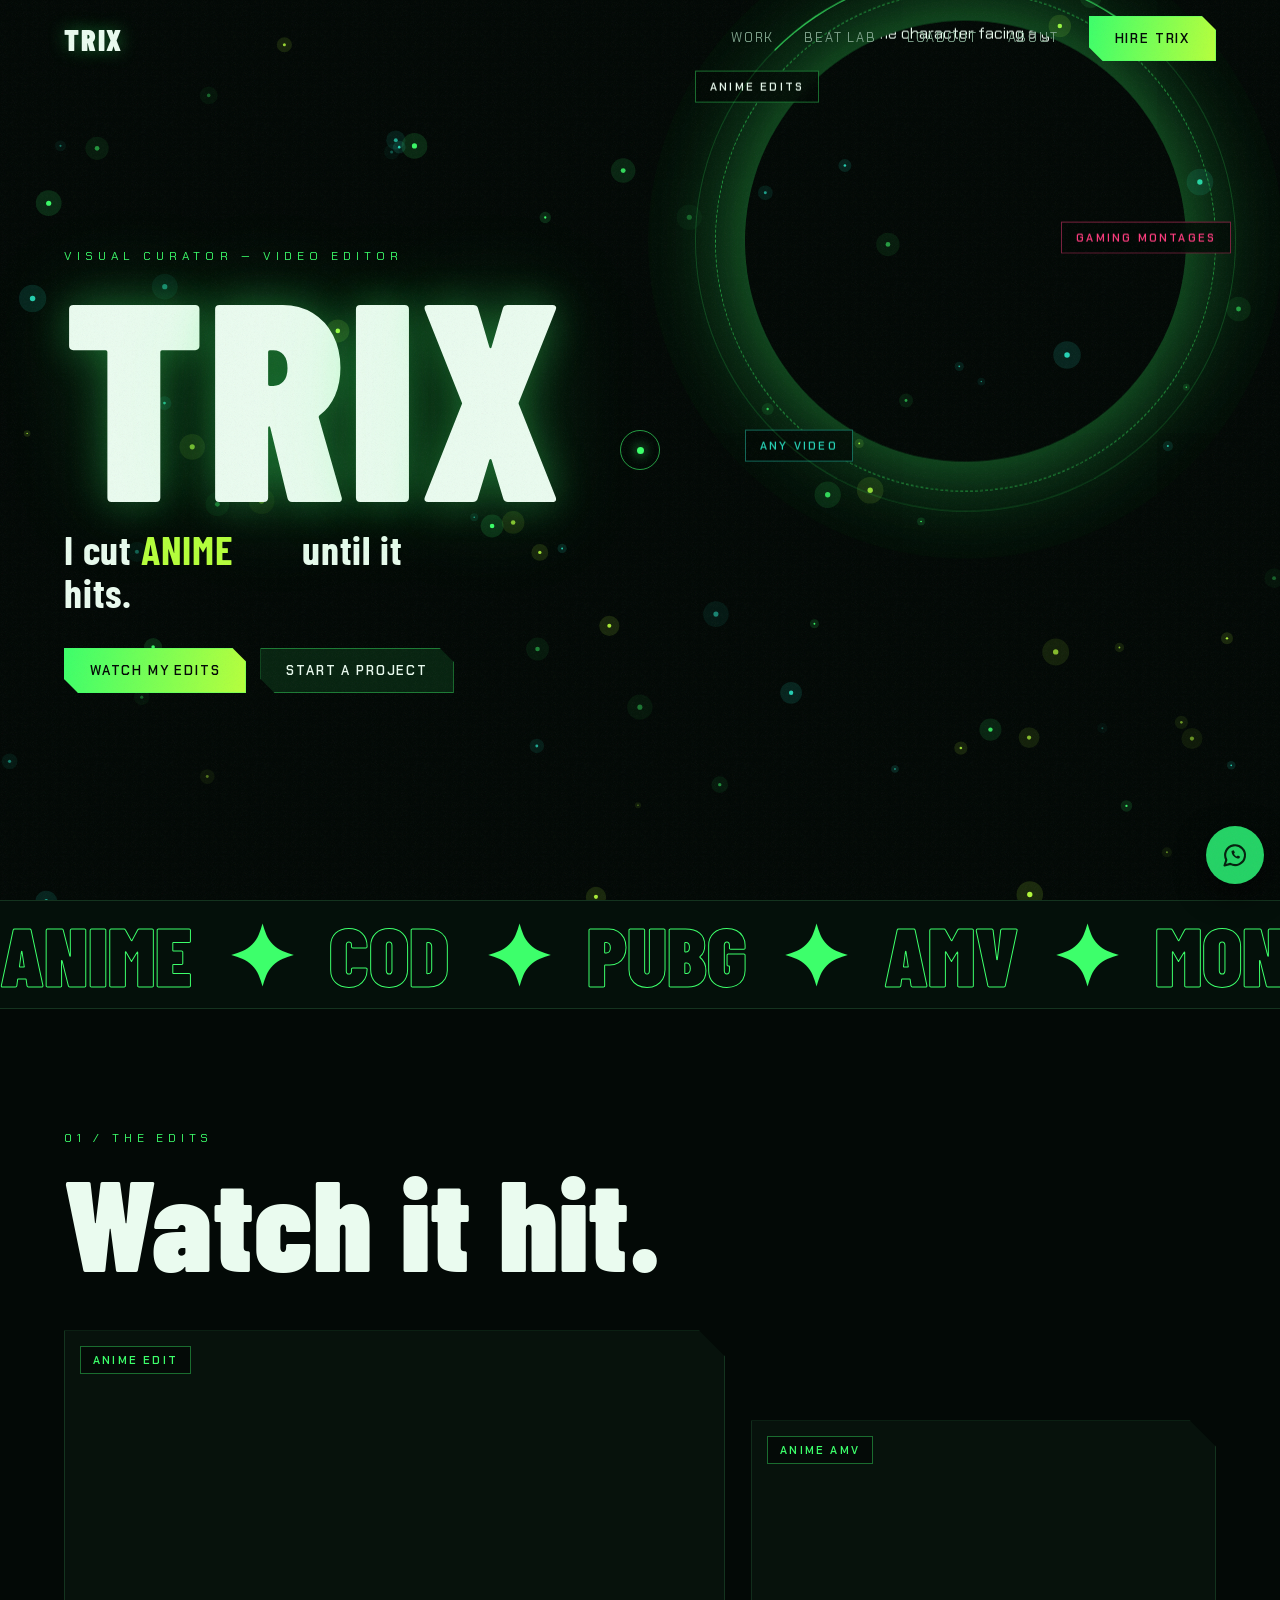
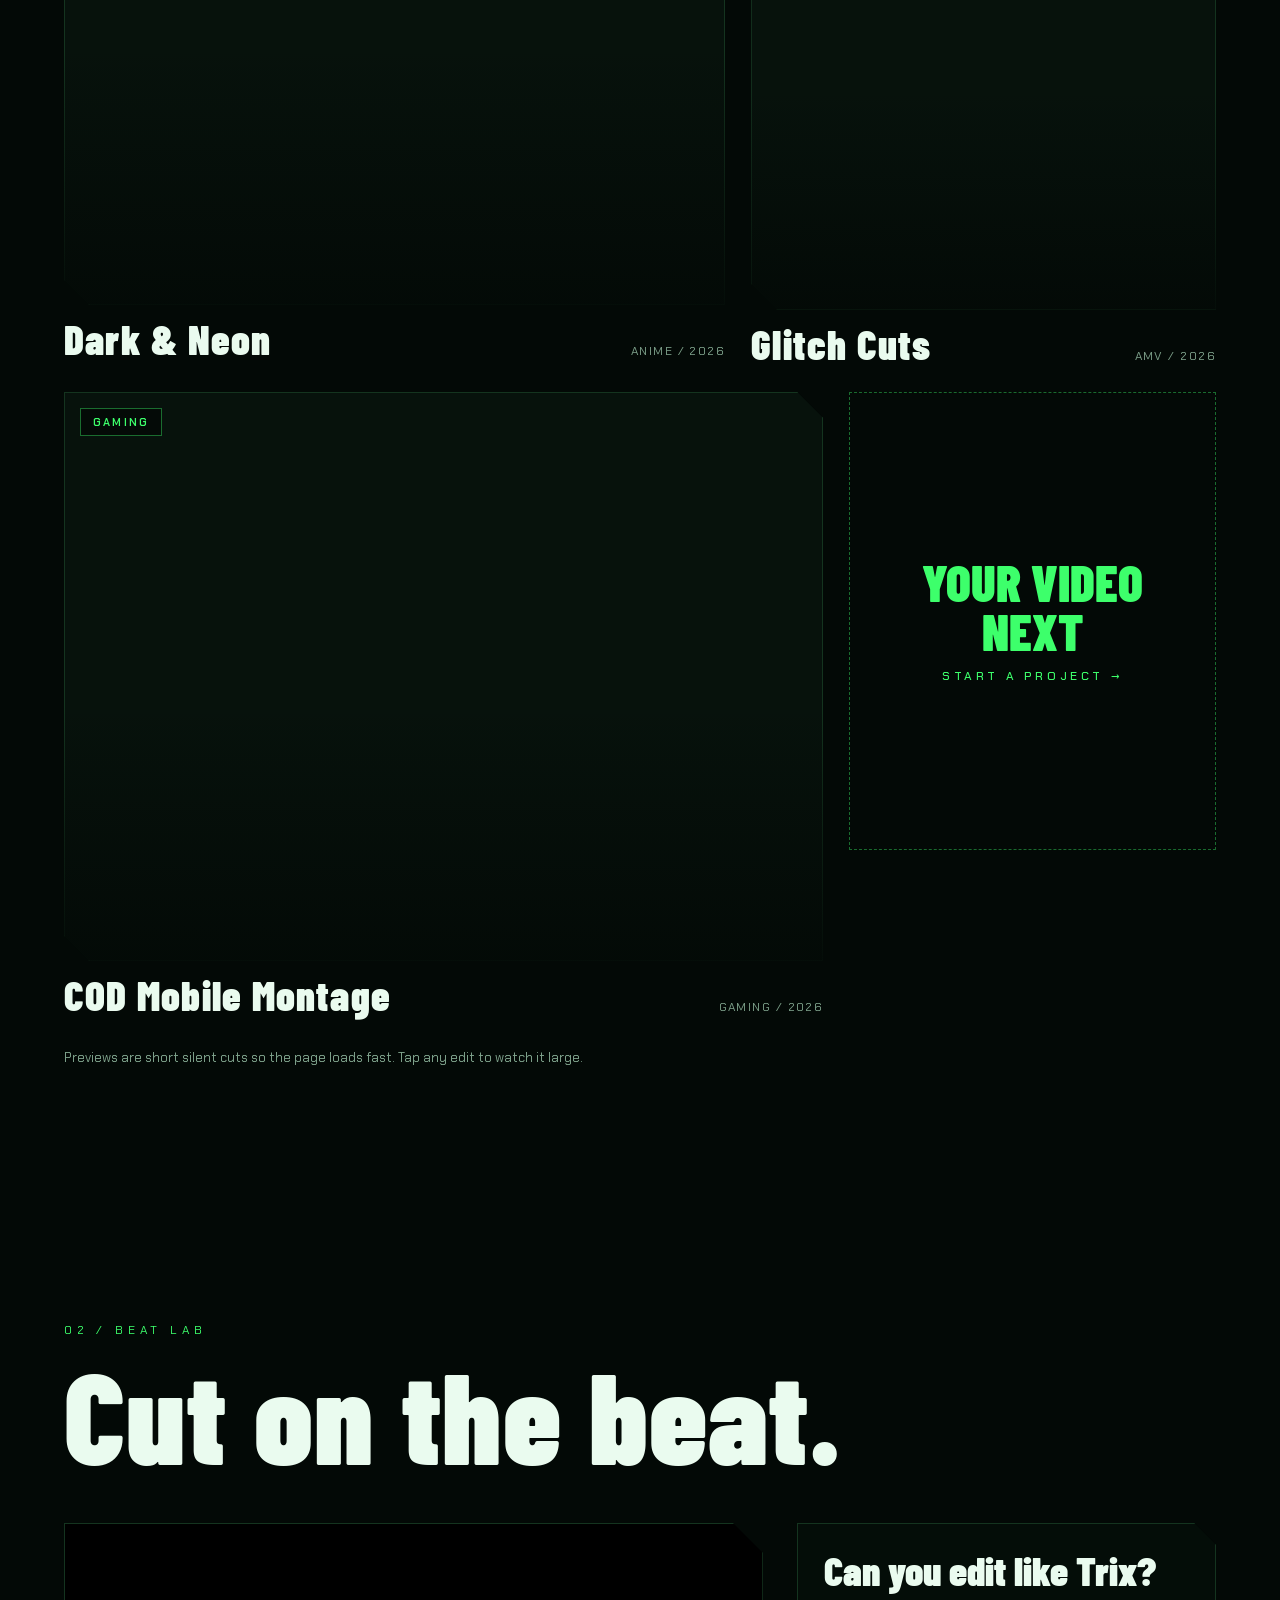
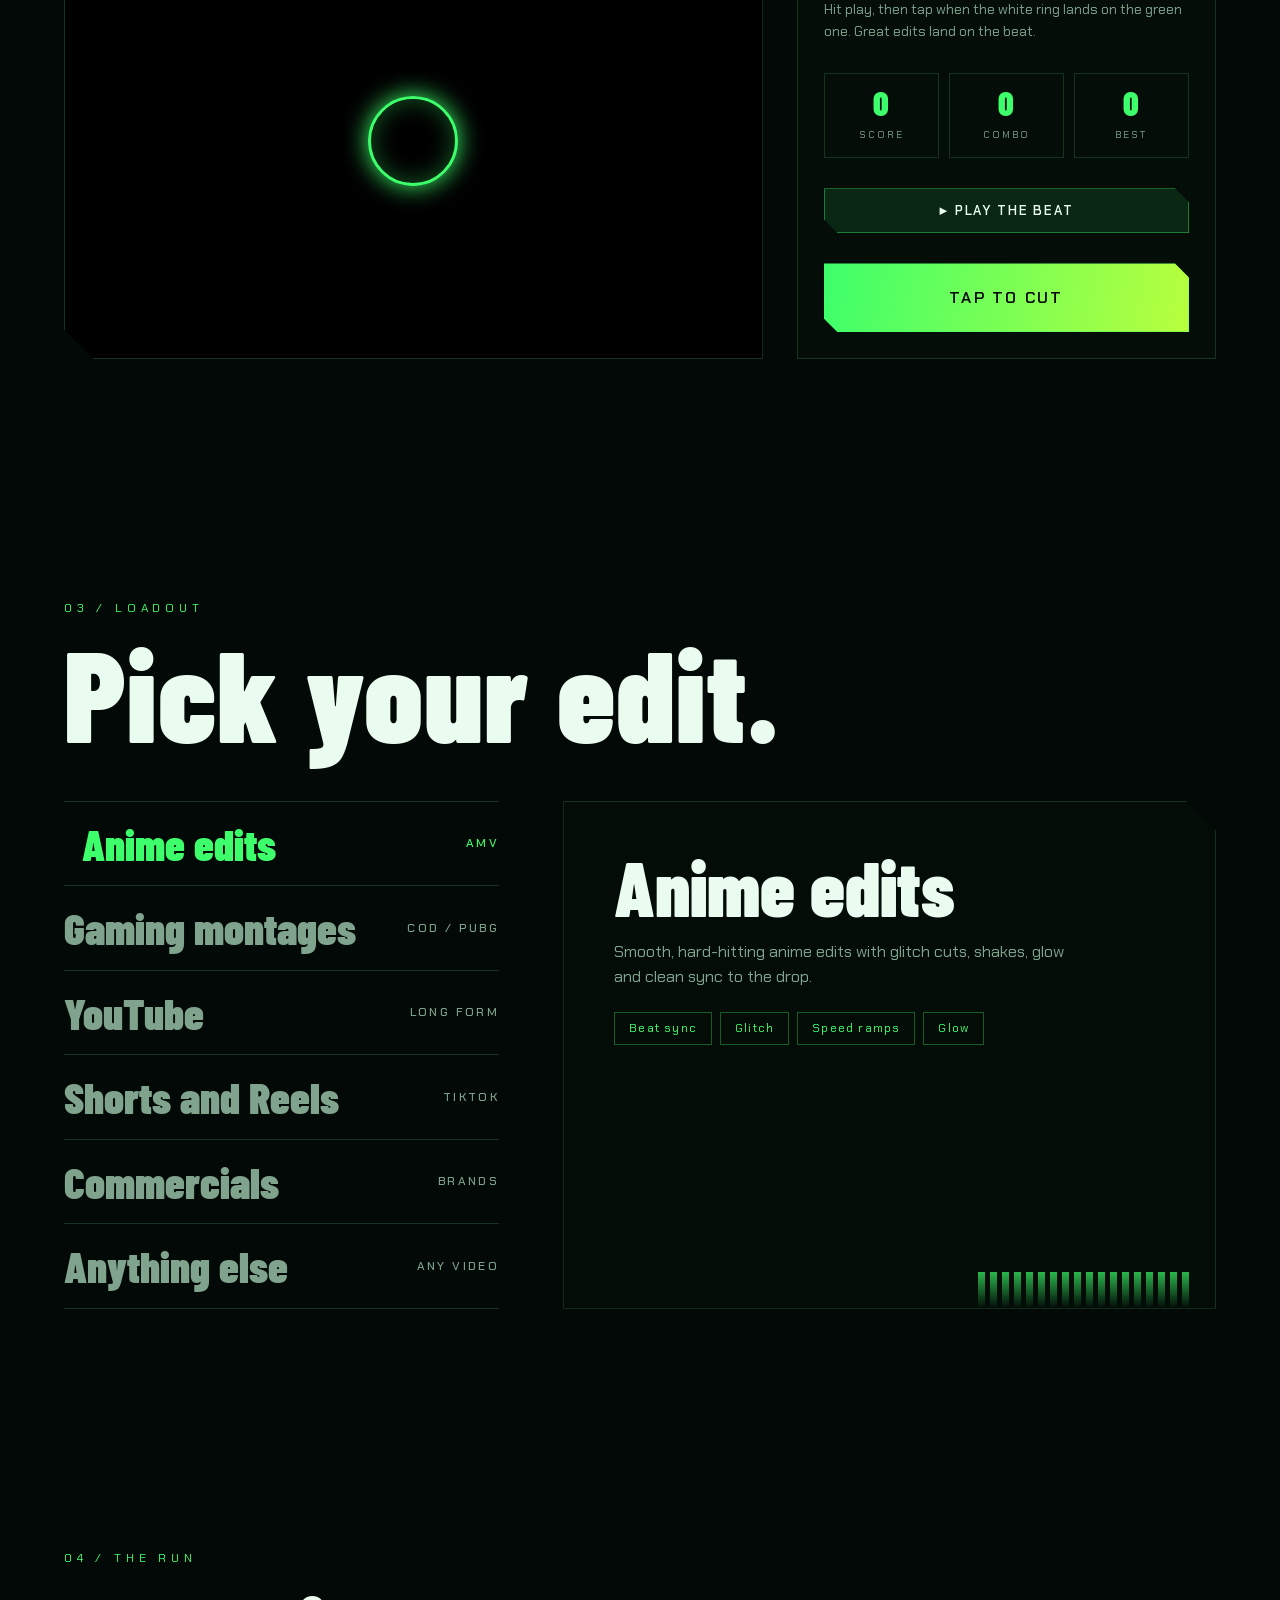
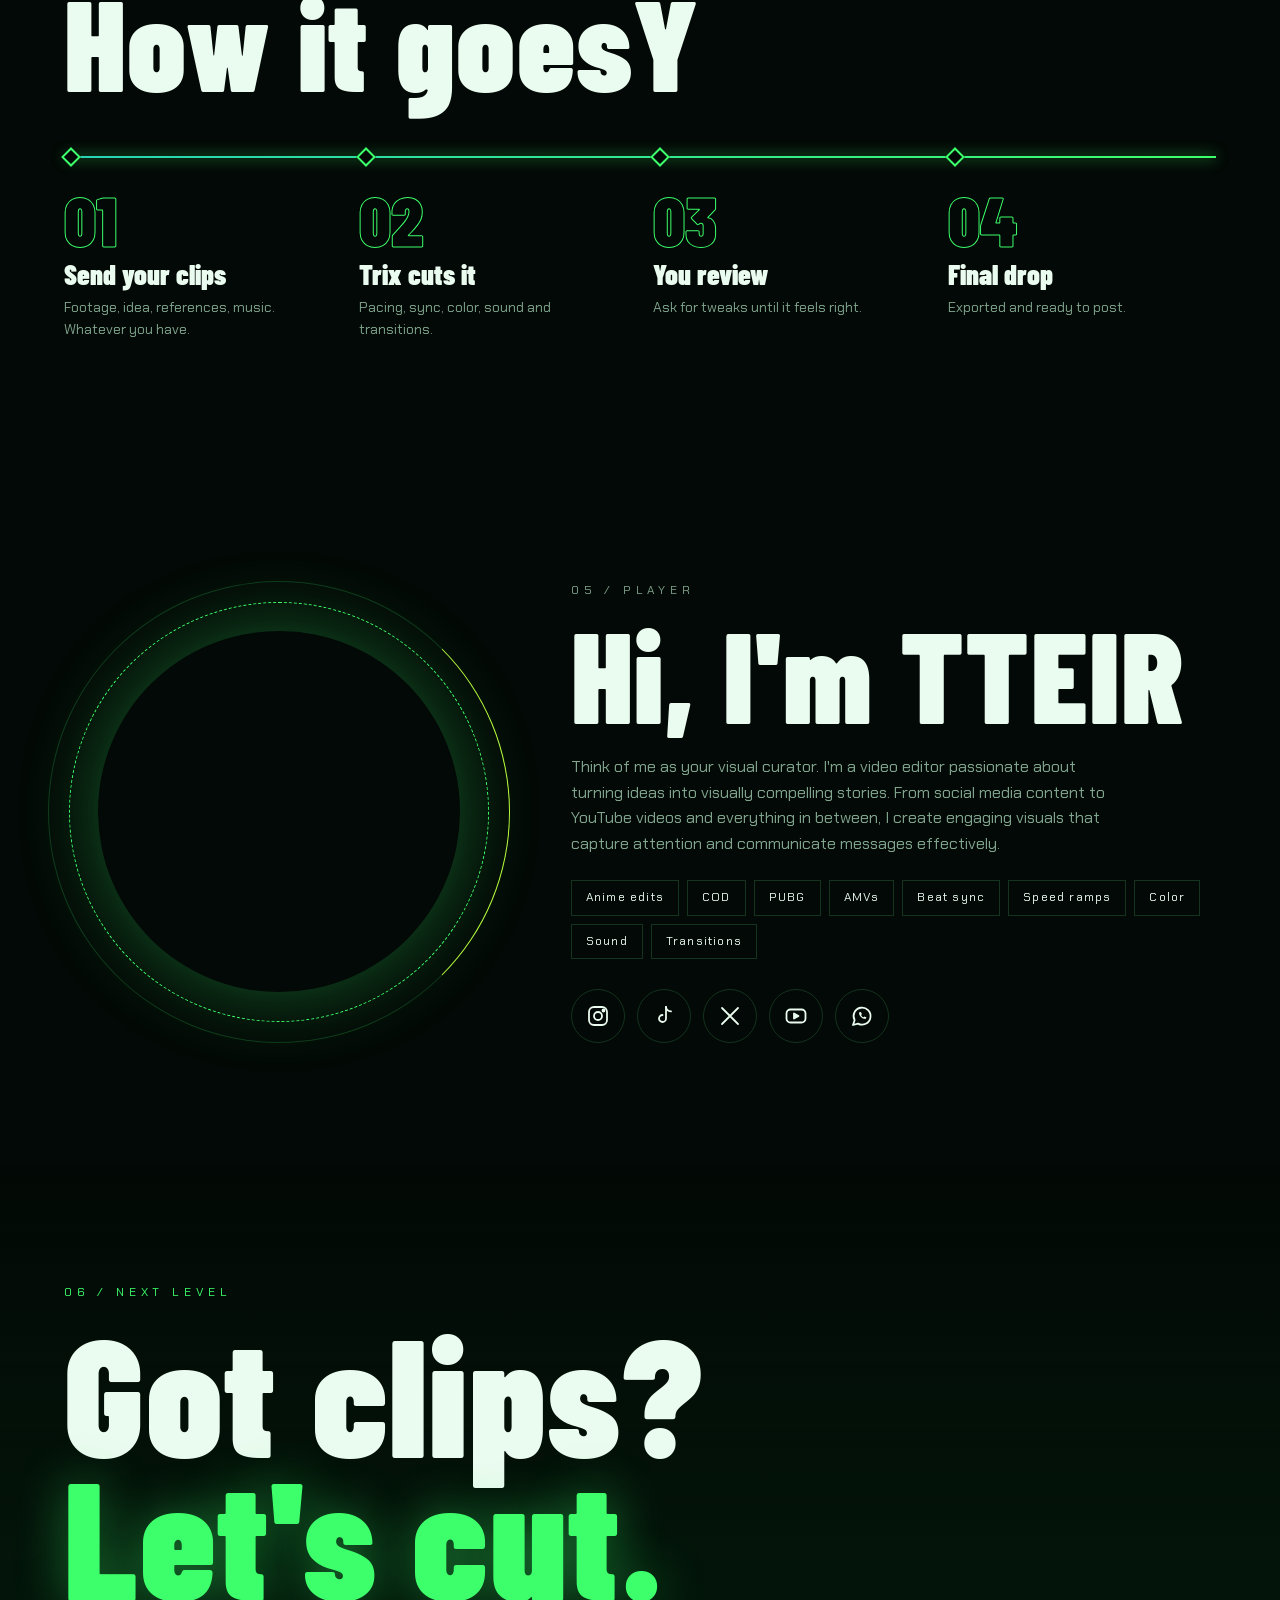
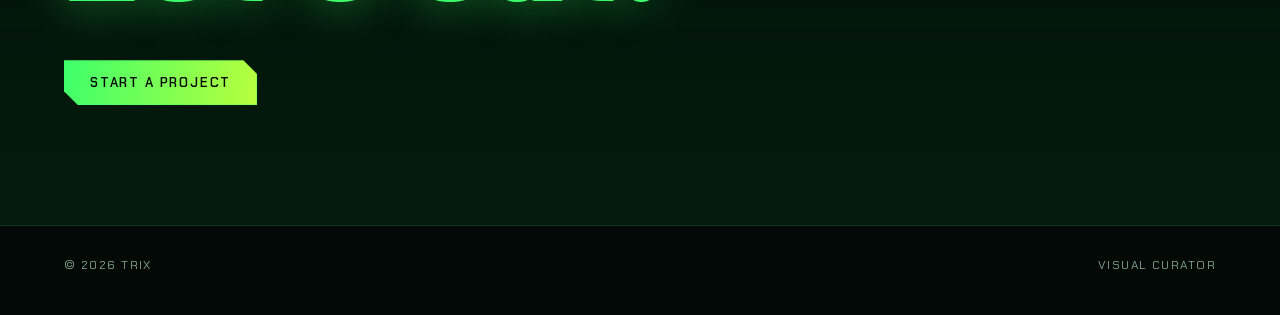
==== index.html @ ac6239e7 "Add files via upload" ====
<!DOCTYPE html>
<html lang="en">
<head>
<meta charset="utf-8">
<meta name="viewport" content="width=device-width, initial-scale=1, viewport-fit=cover">
<title>TRIX — Visual Curator</title>
<link rel="preconnect" href="https://fonts.googleapis.com">
<link href="https://fonts.googleapis.com/css2?family=Barlow+Condensed:wght@700;800;900&family=Chakra+Petch:wght@400;500;600&display=swap" rel="stylesheet">
<style>
:root{--bg:#030906;--panel:#07120c;--line:#14341f;--g:#3dff6b;--lime:#b8ff3d;--teal:#27d3b6;--pink:#ff3d7f;--w:#eafbef;--mute:#7fa38c;
--d:'Barlow Condensed','Arial Narrow',Impact,sans-serif;--b:'Chakra Petch',system-ui,sans-serif;--e:cubic-bezier(.2,.8,.2,1);
box-sizing:border-box;padding-top:env(safe-area-inset-top,0px);padding-bottom:env(safe-area-inset-bottom,0px);color-scheme:dark}
*,*::before,*::after{box-sizing:inherit}
html{scroll-behavior:smooth;scroll-padding-top:70px}
html,body{margin:0;background:var(--bg);color:var(--w);font:400 16px/1.6 var(--b)}
body{overflow-x:hidden}
a{color:inherit}
@media(hover:hover){body,a,button,.m{cursor:none}input,textarea,select{cursor:text}}
:focus-visible{outline:2px solid var(--g);outline-offset:3px}
#fx{position:fixed;inset:0;width:100%;height:100%;z-index:0;pointer-events:none}
main,footer,section{position:relative;z-index:1}
.grain{position:fixed;inset:0;z-index:60;pointer-events:none;opacity:.06;background-image:url("data:image/svg+xml,%3Csvg xmlns='http://www.w3.org/2000/svg' width='160' height='160'%3E%3Cfilter id='n'%3E%3CfeTurbulence baseFrequency='.9' numOctaves='2'/%3E%3C/filter%3E%3Crect width='160' height='160' filter='url(%23n)'/%3E%3C/svg%3E")}
.bar{position:fixed;top:env(safe-area-inset-top,0px);left:0;height:3px;width:calc(var(--p,0)*100%);background:linear-gradient(90deg,var(--teal),var(--g),var(--lime));z-index:70;box-shadow:0 0 14px var(--g)}

/* preloader */
.pre{position:fixed;inset:0;z-index:100;background:var(--bg);display:grid;place-items:center;transition:clip-path 1.1s cubic-bezier(.7,0,.2,1);clip-path:inset(0)}
.pre.out{clip-path:inset(0 0 100% 0)}
.pre div{font:900 clamp(90px,22vw,260px)/.85 var(--d);letter-spacing:.02em;color:transparent;-webkit-text-stroke:1.5px var(--g);background:linear-gradient(var(--g),var(--g)) 0 100%/100% calc(var(--c,0)*1%) no-repeat;-webkit-background-clip:text;background-clip:text;text-align:center}
.pre small{display:block;font:500 13px var(--b);letter-spacing:.4em;color:var(--mute);-webkit-text-stroke:0;margin-top:14px}

/* cursor */
.cd,.cr{position:fixed;left:0;top:0;pointer-events:none;z-index:90;border-radius:50%}
.cd{width:7px;height:7px;margin:-3.5px 0 0 -3.5px;background:var(--g);box-shadow:0 0 12px var(--g)}
.cr{width:40px;height:40px;margin:-20px 0 0 -20px;border:1.5px solid #3dff6b99;display:grid;place-items:center;font:700 10px var(--b);letter-spacing:.14em;color:var(--bg);transition:width .35s var(--e),height .35s var(--e),margin .35s var(--e),background .3s,border-color .3s}
.cr.h{width:64px;height:64px;margin:-32px 0 0 -32px;background:#3dff6b22}
.cr.v{width:92px;height:92px;margin:-46px 0 0 -46px;background:var(--g);border-color:var(--g)}
.rp{position:fixed;width:10px;height:10px;margin:-5px;border:2px solid var(--g);border-radius:50%;pointer-events:none;z-index:89;animation:rp .7s var(--e) forwards}
@keyframes rp{to{transform:scale(9);opacity:0}}
@media(hover:none){.cd,.cr{display:none}}

/* nav */
nav{position:fixed;top:env(safe-area-inset-top,0px);left:0;right:0;z-index:50;display:flex;justify-content:space-between;align-items:center;padding:16px 5vw;transition:transform .5s var(--e),background .4s,backdrop-filter .4s}
nav.s{background:#030906b8;backdrop-filter:blur(14px);-webkit-backdrop-filter:blur(14px)}
nav.hide{transform:translateY(-110%)}
.logo{font:900 30px var(--d);letter-spacing:.06em;text-decoration:none;text-shadow:0 0 18px #3dff6b66}
.links{display:flex;gap:30px;align-items:center}
.links a:not(.btn){text-decoration:none;font-size:13px;letter-spacing:.14em;text-transform:uppercase;color:var(--mute);position:relative;transition:color .3s}
.links a:not(.btn)::after{content:"";position:absolute;left:0;right:0;bottom:-6px;height:1px;background:var(--g);transform:scaleX(0);transform-origin:right;transition:transform .5s var(--e)}
.links a:not(.btn):hover{color:var(--w)}.links a:not(.btn):hover::after{transform:none;transform-origin:left}
@media(max-width:760px){.links a:not(.btn){display:none}}
.btn{display:inline-flex;align-items:center;gap:10px;padding:14px 26px;font:600 13px var(--b);letter-spacing:.14em;text-transform:uppercase;text-decoration:none;color:var(--w);background:none;border:0;position:relative;transition:transform .35s var(--e),color .3s,background .3s;clip-path:polygon(0 0,calc(100% - 14px) 0,100% 14px,100% 100%,14px 100%,0 calc(100% - 14px));background:#3dff6b1c;box-shadow:inset 0 0 0 1px #3dff6b66}
.btn:hover{background:var(--g);color:var(--bg)}
.btn.fill{background:linear-gradient(100deg,var(--g),var(--lime));color:var(--bg)}
.btn.fill:hover{background:var(--w)}

/* hero */
.hero{min-height:100svh;display:grid;grid-template-columns:1.1fr .9fr;align-items:center;gap:3vw;padding:110px 5vw 70px}
.eb{font-size:12px;letter-spacing:.42em;color:var(--g);margin:0 0 14px}
h1{font:900 clamp(120px,22vw,320px)/.78 var(--d);margin:0;letter-spacing:.01em;color:var(--w);text-shadow:0 0 40px #3dff6b55,0 0 100px #3dff6b33;position:relative}
h1 span{display:inline-block;transform:translateY(110%) rotate(6deg);opacity:0;transition:transform 1.1s var(--e),opacity .8s}
.ready h1 span{transform:none;opacity:1}
.ready h1 span:nth-child(2){transition-delay:.08s}.ready h1 span:nth-child(3){transition-delay:.16s}.ready h1 span:nth-child(4){transition-delay:.24s}
.vc{display:block;font:800 clamp(22px,3.6vw,46px)/1 var(--d);letter-spacing:.34em;color:var(--g);margin:22px 0 0}
.tag{font:700 clamp(24px,3.2vw,40px)/1.08 var(--d);margin:28px 0 34px;max-width:20ch;letter-spacing:.02em}
.rot{display:inline-block;height:1.08em;overflow:hidden;vertical-align:bottom;color:var(--lime)}
.rot span{display:block;line-height:1.08;animation:rot 12s infinite cubic-bezier(.7,0,.2,1)}
@keyframes rot{0%,16%{transform:none}20%,36%{transform:translateY(-100%)}40%,56%{transform:translateY(-200%)}60%,76%{transform:translateY(-300%)}80%,96%{transform:translateY(-400%)}100%{transform:translateY(-500%)}}
.rot span{display:flex;flex-direction:column}
.rot i{font-style:normal;display:block;height:1.08em;flex:none}
.rot span{height:auto;animation-name:rot2}
@keyframes rot2{0%,16%{transform:none}20%,36%{transform:translateY(-1.08em)}40%,56%{transform:translateY(-2.16em)}60%,76%{transform:translateY(-3.24em)}80%,96%{transform:translateY(-4.32em)}100%{transform:translateY(-5.4em)}}
.cta{display:flex;gap:14px;flex-wrap:wrap}
.hl>*{opacity:0;transform:translateY(30px);transition:opacity .9s var(--e),transform .9s var(--e)}
.ready .hl>*{opacity:1;transform:none}
.ready .hl>*:nth-child(2){transition-delay:.15s}.ready .hl>*:nth-child(3){transition-delay:.3s}.ready .hl>*:nth-child(4){transition-delay:.45s}.ready .hl>*:nth-child(5){transition-delay:.6s}

.portal{position:relative;width:min(100%,560px);aspect-ratio:1;justify-self:center;transform:translate3d(0,calc(var(--sy,0)*-.08px),0);will-change:transform}
.portal .tilt{position:absolute;inset:0;transform:perspective(1000px) rotateY(calc(var(--tx,0)*10deg)) rotateX(calc(var(--ty,0)*-10deg));transition:transform .2s linear}
.portal img{position:absolute;inset:6%;width:88%;height:88%;border-radius:50%;object-fit:cover;box-shadow:0 0 90px #3dff6b66,0 0 220px #3dff6b33;clip-path:circle(0);transition:clip-path 1.6s .3s cubic-bezier(.7,0,.2,1)}
.ready .portal img{clip-path:circle(72%)}
.portal::before,.portal::after{content:"";position:absolute;border-radius:50%;pointer-events:none}
.portal::before{inset:0;border:1px dashed #3dff6b88;animation:spin 46s linear infinite}
.portal::after{inset:-4%;border:1px solid #3dff6b33;border-top-color:var(--g);animation:spin 9s linear infinite reverse}
@keyframes spin{to{transform:rotate(360deg)}}
.chip{position:absolute;font:600 11px var(--b);letter-spacing:.2em;padding:8px 14px;background:#030906cc;border:1px solid #3dff6b66;backdrop-filter:blur(6px);animation:fl 5s ease-in-out infinite alternate}
.chip:nth-of-type(1){left:-4%;top:16%}.chip:nth-of-type(2){right:-3%;top:46%;animation-delay:-2s;color:var(--pink);border-color:#ff3d7f77}.chip:nth-of-type(3){left:6%;bottom:6%;animation-delay:-3.4s;color:var(--teal);border-color:#27d3b677}
@keyframes fl{to{transform:translateY(-14px)}}
@media(max-width:860px){.hero{grid-template-columns:1fr;padding-top:120px}.portal{width:min(86vw,440px);order:-1}.tag{max-width:none}}
.cue{position:absolute;left:5vw;bottom:24px;font-size:11px;letter-spacing:.3em;color:var(--mute);display:flex;gap:12px;align-items:center}
.cue::before{content:"";width:1px;height:38px;background:linear-gradient(var(--g),transparent);animation:cue 1.8s ease-in-out infinite}
@keyframes cue{50%{transform:scaleY(.4);transform-origin:top}}

/* marquee */
.mq{overflow:hidden;white-space:nowrap;border-block:1px solid var(--line);padding:12px 0;background:#04100a}
.mqt{display:inline-flex;animation:mq 30s linear infinite}
.mq.r .mqt{animation-direction:reverse}
.mqt span{font:900 clamp(40px,6.5vw,88px)/1 var(--d);padding-right:.5em;color:transparent;-webkit-text-stroke:1px var(--g)}
.mqt span b{color:var(--g);-webkit-text-stroke:0;font-weight:900;margin:0 .2em}
@keyframes mq{to{transform:translateX(-50%)}}

section{padding:120px 5vw}
.lab{font-size:12px;letter-spacing:.4em;color:var(--g);margin:0 0 18px}
h2{font:900 clamp(56px,10vw,150px)/.86 var(--d);margin:0 0 54px;letter-spacing:.01em}
.rv{opacity:0;transform:translateY(46px);filter:blur(8px);transition:opacity .9s var(--e),transform 1.1s var(--e),filter .9s;transition-delay:calc(var(--i,0)*90ms)}
.rv.in{opacity:1;transform:none;filter:none}

/* work */
.wg{display:grid;grid-template-columns:repeat(12,1fr);gap:26px}
.m{position:relative;display:block;text-decoration:none;color:inherit}
.m1{grid-column:span 7}.m2{grid-column:span 5;margin-top:90px}.m3{grid-column:span 8}.m4{grid-column:span 4}
.fr{position:relative;overflow:hidden;background:var(--panel);aspect-ratio:var(--ar,1);clip-path:polygon(0 0,calc(100% - 26px) 0,100% 26px,100% 100%,26px 100%,0 calc(100% - 26px));box-shadow:inset 0 0 0 1px var(--line)}
.fr video{position:absolute;inset:0;width:100%;height:100%;object-fit:cover;transition:transform 1.2s var(--e),filter .6s;filter:saturate(1.05)}
.m:hover video{transform:scale(1.07)}
.fr::after{content:"";position:absolute;inset:0;background:linear-gradient(180deg,transparent 55%,#030906e6);pointer-events:none}
.fr .pg{position:absolute;left:0;bottom:0;height:3px;width:calc(var(--v,0)*100%);background:var(--g);box-shadow:0 0 12px var(--g);z-index:2}
.fr .tg{position:absolute;left:16px;top:16px;z-index:2;font:600 11px var(--b);letter-spacing:.2em;padding:6px 12px;background:#030906c0;border:1px solid #3dff6b66;color:var(--g)}
.fr .pl{position:absolute;right:16px;top:16px;z-index:2;width:44px;height:44px;border-radius:50%;display:grid;place-items:center;background:#3dff6b;color:var(--bg);transform:scale(0) rotate(-90deg);transition:transform .5s var(--e)}
.m:hover .pl{transform:none}
.mt{display:flex;justify-content:space-between;gap:14px;align-items:baseline;padding-top:14px}
.mt h3{font:900 clamp(28px,3.2vw,44px)/1 var(--d);margin:0;letter-spacing:.03em;transition:color .3s,transform .5s var(--e)}
.m:hover .mt h3{color:var(--g);transform:translateX(8px)}
.mt span{font-size:12px;color:var(--mute);letter-spacing:.12em;text-align:right}
.next{display:grid;place-items:center;text-align:center;aspect-ratio:4/5;border:1px dashed #3dff6b66;text-decoration:none;font:900 clamp(34px,4vw,56px)/.95 var(--d);color:var(--g);transition:background .4s,color .4s;position:relative;overflow:hidden}
.next:hover{background:var(--g);color:var(--bg)}
.next small{display:block;font:500 12px var(--b);letter-spacing:.3em;margin-top:12px}
@media(max-width:860px){.m1,.m2,.m3,.m4{grid-column:span 12;margin-top:0}.next{aspect-ratio:3/1}}
.note{margin-top:30px;color:var(--mute);font-size:13px}

/* lightbox */
.lb{position:fixed;inset:0;z-index:95;background:#020704f2;backdrop-filter:blur(12px);display:grid;place-items:center;clip-path:circle(0 at var(--cx,50%) var(--cy,50%));visibility:hidden;transition:clip-path .9s cubic-bezier(.7,0,.2,1),visibility 0s .9s}
.lb.on{clip-path:circle(150% at var(--cx,50%) var(--cy,50%));visibility:visible;transition:clip-path .9s cubic-bezier(.7,0,.2,1)}
.lb video{max-width:min(92vw,900px);max-height:78vh;box-shadow:0 0 120px #3dff6b44;background:#000}
.lb button{position:absolute;top:calc(20px + env(safe-area-inset-top,0px));right:20px;width:52px;height:52px;border-radius:50%;border:1px solid var(--g);background:none;color:var(--g);font-size:24px;cursor:pointer;transition:background .3s,color .3s,transform .5s var(--e)}
.lb button:hover{background:var(--g);color:var(--bg);transform:rotate(90deg)}
.lb p{position:absolute;bottom:calc(22px + env(safe-area-inset-bottom,0px));margin:0;font-size:12px;letter-spacing:.3em;color:var(--mute)}

/* beat lab */
.lab2{display:grid;grid-template-columns:1.25fr .75fr;gap:34px;align-items:stretch}
.stage{position:relative;aspect-ratio:16/10;overflow:hidden;background:#000 center/cover;clip-path:polygon(0 0,calc(100% - 30px) 0,100% 30px,100% 100%,30px 100%,0 calc(100% - 30px));box-shadow:inset 0 0 0 1px var(--line)}
.sl{position:absolute;inset:0;background:center/cover;transform:scale(1.02);filter:saturate(1.1)}
.stage.p .sl{animation:punch .32s var(--e)}
@keyframes punch{0%{transform:scale(1.2);filter:saturate(1.8) brightness(1.5) hue-rotate(12deg)}100%{transform:scale(1.02)}}
.fl{position:absolute;inset:0;background:#fff;opacity:0;pointer-events:none}
.stage.f .fl{animation:flash .25s ease-out}
@keyframes flash{0%{opacity:.75}100%{opacity:0}}
.tgt{position:absolute;left:50%;top:50%;width:90px;height:90px;margin:-45px;pointer-events:none}
.tgt b{position:absolute;inset:0;border-radius:50%;border:3px solid var(--g);box-shadow:0 0 24px var(--g),inset 0 0 24px #3dff6b55}
.tgt i{position:absolute;inset:0;border-radius:50%;border:2px solid var(--w);transform:scale(3);opacity:0}
.run .tgt i{opacity:.9}
.rate{position:absolute;left:0;right:0;bottom:12%;text-align:center;font:900 clamp(38px,6vw,80px)/1 var(--d);letter-spacing:.06em;color:var(--g);text-shadow:0 0 30px var(--g);opacity:0;transform:scale(.7)}
.rate.on{animation:rate .6s var(--e)}
@keyframes rate{0%{opacity:1;transform:scale(1.3)}100%{opacity:0;transform:translateY(-20px)}}
.ctl{display:flex;flex-direction:column;justify-content:space-between;gap:18px;border:1px solid var(--line);padding:26px;background:#05100aa0;clip-path:polygon(0 0,calc(100% - 22px) 0,100% 22px,100% 100%,0 100%)}
.ctl h3{font:900 40px/1 var(--d);margin:0 0 8px}.ctl p{margin:0;color:var(--mute);font-size:14px}
.st{display:grid;grid-template-columns:repeat(3,1fr);gap:10px;text-align:center}
.st div{border:1px solid var(--line);padding:12px 4px}.st b{display:block;font:900 34px/1 var(--d);color:var(--g)}.st small{font-size:10px;letter-spacing:.2em;color:var(--mute)}
.ctl .btn{justify-content:center;width:100%}
.tap{padding:24px;font-size:16px}
@media(max-width:860px){.lab2{grid-template-columns:1fr}}

/* loadout */
.lo{display:grid;grid-template-columns:.8fr 1.2fr;gap:5vw}
.tabs{display:flex;flex-direction:column;border-top:1px solid var(--line)}
.tabs button{all:unset;box-sizing:border-box;display:flex;justify-content:space-between;align-items:center;padding:20px 0;border-bottom:1px solid var(--line);font:900 clamp(28px,3.4vw,46px)/1 var(--d);color:var(--mute);transition:color .3s,padding .5s var(--e)}
.tabs button span{font:500 12px var(--b);letter-spacing:.2em}
.tabs button:hover,.tabs button.on{color:var(--w);padding-left:18px}
.tabs button.on{color:var(--g)}
.pn{position:relative;border:1px solid var(--line);padding:clamp(24px,4vw,50px);background:#05100a99;overflow:hidden;min-height:340px;clip-path:polygon(0 0,calc(100% - 30px) 0,100% 30px,100% 100%,0 100%)}
.pn h3{font:900 clamp(48px,6vw,92px)/.9 var(--d);margin:0 0 18px;color:var(--w)}
.pn p{max-width:46ch;color:var(--mute);margin:0 0 22px}
.pn .ch{display:flex;gap:8px;flex-wrap:wrap}.ch span{border:1px solid #3dff6b55;padding:6px 14px;font-size:12px;letter-spacing:.1em;color:var(--g)}
.pn .eq{position:absolute;right:26px;bottom:0;display:flex;gap:5px;align-items:flex-end;height:120px;opacity:.7}
.eq i{width:7px;background:linear-gradient(var(--g),transparent);animation:eq 1s ease-in-out infinite alternate;height:30%}
@keyframes eq{to{height:100%}}
.pn>*:not(.eq){transition:opacity .4s,transform .6s var(--e)}
.pn.sw>*:not(.eq){opacity:0;transform:translateY(16px)}
@media(max-width:860px){.lo{grid-template-columns:1fr}}

/* process */
.steps{display:grid;grid-template-columns:repeat(4,1fr);gap:26px;position:relative;padding-top:34px}
.steps::before,.steps .fill{content:"";position:absolute;top:6px;left:0;height:2px;background:var(--line);width:100%}
.steps .fill{background:linear-gradient(90deg,var(--teal),var(--g));box-shadow:0 0 14px var(--g);width:0;transition:width 2.2s .3s cubic-bezier(.7,0,.2,1)}
.steps.in .fill{width:100%}
.steps div.s{position:relative}.steps div.s::before{content:"";position:absolute;top:-34px;left:0;width:14px;height:14px;background:var(--bg);border:2px solid var(--g);transform:rotate(45deg)}
.steps b{font:900 70px/1 var(--d);color:transparent;-webkit-text-stroke:1px var(--g);display:block}
.steps h3{font:900 28px/1 var(--d);margin:6px 0 8px}.steps p{margin:0;color:var(--mute);font-size:14px}
@media(max-width:860px){.steps{grid-template-columns:1fr 1fr}}

/* about */
.ab{display:grid;grid-template-columns:.8fr 1.2fr;gap:6vw;align-items:center}
.av{position:relative;width:min(100%,420px);aspect-ratio:1;justify-self:center}
.av img{position:absolute;inset:7%;width:86%;height:86%;border-radius:50%;object-fit:cover;box-shadow:0 0 80px #3dff6b55}
.av::before{content:"";position:absolute;inset:0;border-radius:50%;border:1px dashed var(--g);animation:spin 30s linear infinite}
.av::after{content:"";position:absolute;inset:-5%;border-radius:50%;border:1px solid #3dff6b30;border-right-color:var(--lime);animation:spin 7s linear infinite reverse}
.ab h2{margin-bottom:26px}
.ab p{color:var(--mute);max-width:56ch}
.perks{display:flex;gap:8px;flex-wrap:wrap;margin:24px 0 30px}.perks span{border:1px solid var(--line);padding:7px 14px;font-size:12px;letter-spacing:.1em;transition:border-color .3s,color .3s,transform .4s var(--e)}
.perks span:hover{border-color:var(--g);color:var(--g);transform:translateY(-4px)}
@media(max-width:860px){.ab{grid-template-columns:1fr}}
.social{display:flex;gap:12px;flex-wrap:wrap}
.social a{width:54px;height:54px;border-radius:50%;display:grid;place-items:center;border:1px solid var(--line);color:var(--w);transition:transform .4s var(--e),background .3s,color .3s,border-color .3s}
.social a svg{width:24px;height:24px}
.social a:hover{background:var(--g);color:var(--bg);border-color:var(--g);transform:translateY(-6px) rotate(-8deg)}
.social a.i-wa:hover{background:#25d366}

/* contact */
.end{background:linear-gradient(180deg,transparent,#041a0c 90%)}
.end h2{max-width:none;font-size:clamp(64px,13vw,210px)}
.end h2 em{font-style:normal;color:var(--g);text-shadow:0 0 50px #3dff6b66}
.fm{display:none;margin-top:56px;max-width:780px}.fm.open{display:block;animation:fi .8s var(--e)}
@keyframes fi{from{opacity:0;transform:translateY(24px)}}
.fm label{display:block;margin:0 0 20px;font-size:12px;letter-spacing:.14em;color:var(--mute);text-transform:uppercase}
.fm input,.fm select,.fm textarea{display:block;width:100%;margin-top:6px;background:transparent;border:0;border-bottom:1px solid #3dff6b55;color:var(--w);font:17px var(--b);padding:10px 0;border-radius:0;transition:border-color .3s}
.fm input:focus,.fm select:focus,.fm textarea:focus{outline:0;border-color:var(--g);box-shadow:0 8px 20px -14px var(--g)}
.fm select option{background:var(--bg)}
.fm .row{display:grid;grid-template-columns:1fr 1fr;gap:0 28px}
@media(max-width:600px){.fm .row{grid-template-columns:1fr}}
.out{margin:14px 0 0;color:var(--mute);font-size:14px}
footer{padding:30px 5vw 40px;display:flex;justify-content:space-between;gap:14px;flex-wrap:wrap;color:var(--mute);font-size:12px;letter-spacing:.12em;border-top:1px solid var(--line)}
.wa{position:fixed;right:16px;bottom:calc(16px + env(safe-area-inset-bottom,0px));z-index:55;width:58px;height:58px;border-radius:50%;display:grid;place-items:center;background:#25d366;color:#06210f;box-shadow:0 10px 30px #000a;animation:pulse 2.6s infinite;transition:transform .4s var(--e)}
.wa:hover{transform:scale(1.1) rotate(-8deg)}.wa svg{width:28px;height:28px}
@keyframes pulse{50%{box-shadow:0 0 0 14px #25d36622,0 10px 30px #000a}}
@media(prefers-reduced-motion:reduce){*{animation:none!important;transition-duration:.01ms!important}html{scroll-behavior:auto}.rv,.hl>*{opacity:1;transform:none;filter:none}h1 span{transform:none;opacity:1}}
</style>
</head>
<body>
<canvas id="fx" aria-hidden="true"></canvas>
<div class="grain" aria-hidden="true"></div>
<div class="bar" id="bar"></div>
<div class="cd" id="cd"></div><div class="cr" id="cr"></div>
<div class="pre" id="pre"><div id="pt">TRIX<small>LOADING EDITS</small></div></div>

<nav id="nav">
  <a class="logo" href="#top">TRIX</a>
  <div class="links"><a href="#work">Work</a><a href="#beat">Beat Lab</a><a href="#loadout">Loadout</a><a href="#about">About</a><a class="btn fill" href="#contact" data-open>Hire Trix</a></div>
</nav>

<main>
<header class="hero" id="top">
  <div class="hl">
    <p class="eb">VISUAL CURATOR — VIDEO EDITOR</p>
    <h1 aria-label="Trix"><span>T</span><span>R</span><span>I</span><span>X</span></h1>
    <p class="tag">I cut <span class="rot"><span><i>ANIME</i><i>COD</i><i>PUBG</i><i>AMVs</i><i>ANYTHING</i><i>ANIME</i></span></span> until it hits.</p>
    <div class="cta"><a class="btn fill" href="#work">Watch my edits</a><a class="btn" href="#contact" data-open>Start a project</a></div>
  </div>
  <div class="portal" id="portal">
    <div class="tilt" id="tilt"><img id="hp" src="assets/pic.jpg" alt="Trix artwork: anime character facing a glowing green orb"></div>
    <span class="chip">ANIME EDITS</span><span class="chip">GAMING MONTAGES</span><span class="chip">ANY VIDEO</span>
  </div>
  <div class="cue">SCROLL</div>
</header>

<div class="mq" aria-hidden="true"><div class="mqt"><span>ANIME <b>✦</b> COD <b>✦</b> PUBG <b>✦</b> AMV <b>✦</b> MONTAGES <b>✦</b> YOUTUBE <b>✦</b> ANY VIDEO <b>✦</b> </span><span>ANIME <b>✦</b> COD <b>✦</b> PUBG <b>✦</b> AMV <b>✦</b> MONTAGES <b>✦</b> YOUTUBE <b>✦</b> ANY VIDEO <b>✦</b> </span></div></div>

<section id="work">
  <p class="lab rv">01 / THE EDITS</p>
  <h2 class="rv sc">Watch it hit.</h2>
  <div class="wg">
    <a class="m m1 rv" href="#" data-t="Anime Edit · Dark and Neon"><div class="fr" style="--ar:1.15"><video muted loop playsinline preload="metadata" poster="assets/p1.jpg" src="assets/v1.mp4"></video><span class="tg">ANIME EDIT</span><span class="pl"><svg width="18" height="18" viewBox="0 0 24 24" fill="currentColor"><path d="M7 4l13 8-13 8z"/></svg></span><i class="pg"></i></div><div class="mt"><h3>Dark &amp; Neon</h3><span>ANIME / 2026</span></div></a>
    <a class="m m2 rv" href="#" style="--i:1" data-t="Anime AMV · Glitch Cuts"><div class="fr" style="--ar:.95"><video muted loop playsinline preload="metadata" poster="assets/p2.jpg" src="assets/v2.mp4"></video><span class="tg">ANIME AMV</span><span class="pl"><svg width="18" height="18" viewBox="0 0 24 24" fill="currentColor"><path d="M7 4l13 8-13 8z"/></svg></span><i class="pg"></i></div><div class="mt"><h3>Glitch Cuts</h3><span>AMV / 2026</span></div></a>
    <a class="m m3 rv" href="#" data-t="COD Mobile · Scrims Montage"><div class="fr" style="--ar:4/3"><video muted loop playsinline preload="metadata" poster="assets/p3.jpg" src="assets/v3.mp4"></video><span class="tg">GAMING</span><span class="pl"><svg width="18" height="18" viewBox="0 0 24 24" fill="currentColor"><path d="M7 4l13 8-13 8z"/></svg></span><i class="pg"></i></div><div class="mt"><h3>COD Mobile Montage</h3><span>GAMING / 2026</span></div></a>
    <a class="next m4 rv" href="#contact" data-open style="--i:1"><span>YOUR VIDEO<br>NEXT<small>START A PROJECT →</small></span></a>
  </div>
  <p class="note">Previews are short silent cuts so the page loads fast. Tap any edit to watch it large.</p>
</section>

<section id="beat">
  <p class="lab rv">02 / BEAT LAB</p>
  <h2 class="rv sc">Cut on the beat.</h2>
  <div class="lab2">
    <div class="stage rv" id="stage"><div class="sl" id="sl"></div><div class="fl"></div><div class="tgt"><b></b><i id="ring"></i></div><div class="rate" id="rate"></div></div>
    <div class="ctl rv" style="--i:1">
      <div><h3>Can you edit like Trix?</h3><p>Hit play, then tap when the white ring lands on the green one. Great edits land on the beat.</p></div>
      <div class="st"><div><b id="sc">0</b><small>SCORE</small></div><div><b id="cb">0</b><small>COMBO</small></div><div><b id="bs">0</b><small>BEST</small></div></div>
      <button class="btn" id="play">▶ Play the beat</button>
      <button class="btn fill tap" id="tap">TAP TO CUT</button>
    </div>
  </div>
</section>

<section id="loadout">
  <p class="lab rv">03 / LOADOUT</p>
  <h2 class="rv sc">Pick your edit.</h2>
  <div class="lo">
    <div class="tabs rv" id="tabs"></div>
    <div class="pn rv" id="pn" style="--i:1"><h3></h3><p></p><div class="ch"></div><div class="eq" id="eq"></div></div>
  </div>
</section>

<section id="process">
  <p class="lab rv">04 / THE RUN</p>
  <h2 class="rv sc">How it goes.</h2>
  <div class="steps rv" id="steps"><i class="fill"></i>
    <div class="s"><b>01</b><h3>Send your clips</h3><p>Footage, idea, references, music. Whatever you have.</p></div>
    <div class="s"><b>02</b><h3>Trix cuts it</h3><p>Pacing, sync, color, sound and transitions.</p></div>
    <div class="s"><b>03</b><h3>You review</h3><p>Ask for tweaks until it feels right.</p></div>
    <div class="s"><b>04</b><h3>Final drop</h3><p>Exported and ready to post.</p></div>
  </div>
</section>

<section id="about">
  <div class="ab">
    <div class="av rv"><img id="ap" alt="Trix"></div>
    <div>
      <p class="lab rv">05 / PLAYER</p>
      <h2 class="rv sc">Hi, I'm Trix.</h2>
      <p class="rv" style="--i:1">Think of me as your visual curator. I'm a video editor passionate about turning ideas into visually compelling stories. From social media content to YouTube videos and everything in between, I create engaging visuals that capture attention and communicate messages effectively.</p>
      <div class="perks rv" style="--i:2"><span>Anime edits</span><span>COD</span><span>PUBG</span><span>AMVs</span><span>Beat sync</span><span>Speed ramps</span><span>Color</span><span>Sound</span><span>Transitions</span></div>
      <div class="social rv" style="--i:3"><a href="https://instagram.com/silversquare001" target="_blank" rel="noopener" aria-label="Trix on Instagram" class="i-ig"><svg viewBox="0 0 24 24" fill="none" stroke="currentColor" stroke-width="1.8" stroke-linecap="round" stroke-linejoin="round" aria-hidden="true"><rect x="3" y="3" width="18" height="18" rx="5"/><circle cx="12" cy="12" r="4"/><circle cx="17.5" cy="6.5" r="1" fill="currentColor"/></svg></a><a href="https://tiktok.com/@jxt_trix" target="_blank" rel="noopener" aria-label="Trix on TikTok" class="i-tt"><svg viewBox="0 0 24 24" fill="none" stroke="currentColor" stroke-width="1.8" stroke-linecap="round" stroke-linejoin="round" aria-hidden="true"><path d="M14 3v11.5a3.5 3.5 0 1 1-3.5-3.5"/><path d="M14 3c.3 2.5 2 4.2 5 4.4"/></svg></a><a href="https://x.com/shadowtrix3" target="_blank" rel="noopener" aria-label="Trix on X" class="i-x"><svg viewBox="0 0 24 24" fill="none" stroke="currentColor" stroke-width="1.8" stroke-linecap="round" stroke-linejoin="round" aria-hidden="true"><path d="M4 4l16 16M20 4L4 20"/></svg></a><a href="https://youtube.com/@trix2034" target="_blank" rel="noopener" aria-label="Trix on YouTube" class="i-yt"><svg viewBox="0 0 24 24" fill="none" stroke="currentColor" stroke-width="1.8" stroke-linecap="round" stroke-linejoin="round" aria-hidden="true"><rect x="2.5" y="5.5" width="19" height="13" rx="4"/><path d="M10 9.5v5l4.5-2.5z" fill="currentColor"/></svg></a><a href="https://wa.me/2347075832308" target="_blank" rel="noopener" aria-label="Message Trix on WhatsApp" class="i-wa"><svg viewBox="0 0 24 24" fill="none" stroke="currentColor" stroke-width="1.8" stroke-linecap="round" stroke-linejoin="round" aria-hidden="true"><path d="M3 21l1.6-4.8A8.5 8.5 0 1 1 8 19.6z"/><path d="M9 8.5c0 3.5 3 6.5 6.5 6.5l1-1.5-2-1-1 .8c-1-.4-2-1.4-2.4-2.4l.8-1-1-2z" fill="currentColor" stroke="none"/></svg></a></div>
    </div>
  </div>
</section>

<section class="end" id="contact">
  <p class="lab rv">06 / NEXT LEVEL</p>
  <h2 class="rv">Got clips?<br><em>Let's cut.</em></h2>
  <button class="btn fill rv" id="open" aria-expanded="false" aria-controls="fm">Start a project</button>
  <form class="fm" id="fm">
    <div class="row"><label>Your name<input name="name" required autocomplete="name"></label><label>Brand or channel<input name="brand"></label></div>
    <div class="row"><label>What are we making?<select name="type"><option>Anime edit / AMV</option><option>Gaming montage (COD, PUBG...)</option><option>YouTube video</option><option>Shorts / Reels / TikTok</option><option>Commercial</option><option>Something else</option></select></label><label>Deadline<input name="deadline" placeholder="e.g. in two weeks"></label></div>
    <label>Budget<input name="budget" placeholder="Optional"></label>
    <label>Tell Trix about it<textarea name="about" rows="4" required placeholder="What is it, which songs or games, where will it be posted? Paste a link to your footage if you have one."></textarea></label>
    <button class="btn fill" type="submit">Send on WhatsApp</button>
    <p class="out" id="out" aria-live="polite"></p>
  </form>
</section>
</main>
<footer><span>© 2026 TRIX</span><span>VISUAL CURATOR</span></footer>

<a class="wa" href="https://wa.me/2347075832308?text=Hi%20Trix%2C%20I%20have%20a%20project%20for%20you." target="_blank" rel="noopener" aria-label="Message Trix on WhatsApp"><svg viewBox="0 0 24 24" fill="none" stroke="currentColor" stroke-width="1.8" stroke-linecap="round" stroke-linejoin="round" aria-hidden="true"><path d="M3 21l1.6-4.8A8.5 8.5 0 1 1 8 19.6z"/><path d="M9 8.5c0 3.5 3 6.5 6.5 6.5l1-1.5-2-1-1 .8c-1-.4-2-1.4-2.4-2.4l.8-1-1-2z" fill="currentColor" stroke="none"/></svg></a>
<div class="lb" id="lb"><button id="lbx" aria-label="Close">×</button><video id="lbv" loop playsinline controls></video><p id="lbt"></p></div>

<script>
(function(){
var $=function(i){return document.getElementById(i)},fine=matchMedia('(hover:hover)').matches;
document.getElementById('ap').src=$('hp').src;

/* preloader */
var pt=$('pt'),n=0,t0=performance.now();
(function c(now){n=Math.min(100,(now-t0)/1300*100);pt.style.setProperty('--c',n);if(n<100)requestAnimationFrame(c);else{$('pre').classList.add('out');document.body.classList.add('ready');document.querySelectorAll('.hl,.hero').forEach(function(e){e.classList.add('ready')});setTimeout(function(){$('pre').style.display='none'},1300)}})(t0);

/* cursor + ripples + hero tilt */
var mx=innerWidth/2,my=innerHeight/2,rx=mx,ry=my,cr=$('cr'),cd=$('cd');
addEventListener('pointermove',function(e){mx=e.clientX;my=e.clientY;$('tilt').style.setProperty('--tx',(mx/innerWidth-.5)*2);$('tilt').style.setProperty('--ty',(my/innerHeight-.5)*2);
  if(!fine)return;var t=e.target.closest&&e.target.closest('.m,.next');cr.classList.toggle('v',!!(t&&t.classList.contains('m')));cr.textContent=t&&t.classList.contains('m')?'VIEW':'';cr.classList.toggle('h',!!e.target.closest('a,button,select,input,textarea')&&!(t&&t.classList.contains('m')))},{passive:true});
addEventListener('pointerdown',function(e){var r=document.createElement('i');r.className='rp';r.style.left=e.clientX+'px';r.style.top=e.clientY+'px';document.body.appendChild(r);setTimeout(function(){r.remove()},700)});

/* scroll state: smoothed scroll value, progress bar, nav */
var sy=0,cy=0,last=0,nav=$('nav'),root=document.documentElement;
function loop(){
  rx+=(mx-rx)*.16;ry+=(my-ry)*.16;cr.style.transform='translate('+rx+'px,'+ry+'px)';cd.style.transform='translate('+mx+'px,'+my+'px)';
  sy=scrollY;cy+=(sy-cy)*.08;root.style.setProperty('--sy',cy.toFixed(1));
  var m=root.scrollHeight-innerHeight;$('bar').style.setProperty('--p',m>0?sy/m:0);
  nav.classList.toggle('s',sy>40);nav.classList.toggle('hide',sy>last&&sy>300);last=sy;
  requestAnimationFrame(loop)}
loop();

/* fireflies */
var cv=$('fx'),cx=cv.getContext('2d'),W,H,D=Math.min(devicePixelRatio||1,2),ps=[],cl=['61,255,107','184,255,61','39,211,182'];
function rs(){W=innerWidth;H=innerHeight;cv.width=W*D;cv.height=H*D;cx.setTransform(D,0,0,D,0,0)}rs();addEventListener('resize',rs);
for(var i=0;i<(innerWidth<700?36:80);i++)ps.push({x:Math.random()*W,y:Math.random()*H,r:.6+Math.random()*2.2,v:.12+Math.random()*.5,p:Math.random()*6.28,c:cl[i%3]});
(function fx(t){cx.clearRect(0,0,W,H);ps.forEach(function(p){p.y-=p.v;p.x+=Math.sin(p.p+t*.0006)*.3;var dx=p.x-mx,dy=p.y-my,d=dx*dx+dy*dy;if(d<22000){var f=(1-d/22000)*1.6;p.x+=dx/Math.sqrt(d+1)*f;p.y+=dy/Math.sqrt(d+1)*f}
  if(p.y<-10){p.y=H+10;p.x=Math.random()*W}var a=.3+.7*Math.abs(Math.sin(p.p+t*.0014));
  cx.fillStyle='rgba('+p.c+','+a*.14+')';cx.beginPath();cx.arc(p.x,p.y,p.r*5,0,6.28);cx.fill();cx.fillStyle='rgba('+p.c+','+a+')';cx.beginPath();cx.arc(p.x,p.y,p.r,0,6.28);cx.fill()});requestAnimationFrame(fx)})(0);

/* reveals + scramble */
var G='ABCDEFGHIJKLMNOPQRSTUVWXYZ#$%&';
function scr(el){var f=el.getAttribute('data-f')||el.textContent;el.setAttribute('data-f',f);var s=performance.now();(function u(now){var k=Math.min(1,(now-s)/900),o='';for(var i=0;i<f.length;i++)o+=(f[i]===' '||i<f.length*k)?f[i]:G[Math.floor(Math.random()*G.length)];el.textContent=o;if(k<1)requestAnimationFrame(u)})(s)}
var io=new IntersectionObserver(function(es){es.forEach(function(e){if(e.isIntersecting){e.target.classList.add('in');if(e.target.classList.contains('sc'))scr(e.target);io.unobserve(e.target)}})},{threshold:.15});
document.querySelectorAll('.rv').forEach(function(el){io.observe(el)});

/* videos: play in view, progress, lightbox */
var vs=[].slice.call(document.querySelectorAll('.m video'));
var vo=new IntersectionObserver(function(es){es.forEach(function(e){var v=e.target;if(e.isIntersecting){var p=v.play();if(p&&p.catch)p.catch(function(){})}else v.pause()})},{threshold:.3});
vs.forEach(function(v){vo.observe(v);var pg=v.parentNode.querySelector('.pg');v.addEventListener('timeupdate',function(){pg.style.setProperty('--v',v.currentTime/(v.duration||1))})});
var lb=$('lb'),lv=$('lbv');
document.querySelectorAll('.m').forEach(function(a){a.addEventListener('click',function(e){e.preventDefault();var v=a.querySelector('video');lb.style.setProperty('--cx',e.clientX+'px');lb.style.setProperty('--cy',e.clientY+'px');lv.src=v.src;lv.currentTime=0;lv.play().catch(function(){});$('lbt').textContent=a.getAttribute('data-t').toUpperCase();lb.classList.add('on');document.body.style.overflow='hidden'})});
function close(){lb.classList.remove('on');lv.pause();document.body.style.overflow=''}
$('lbx').addEventListener('click',close);addEventListener('keydown',function(e){if(e.key==='Escape')close()});lb.addEventListener('click',function(e){if(e.target===lb)close()});

/* loadout */
var L=[['Anime edits','AMV','Smooth, hard-hitting anime edits with glitch cuts, shakes, glow and clean sync to the drop.',['Beat sync','Glitch','Speed ramps','Glow']],
['Gaming montages','COD / PUBG','Clutches, kills and funny moments turned into a montage people rewatch. Hitmarkers, zooms and drops included.',['Kill cuts','Zooms','Sound FX','Color']],
['YouTube','LONG FORM','Pacing and retention first. Clean cuts, captions, b-roll and sound that keeps viewers watching.',['Retention','Captions','B-roll','Audio']],
['Shorts and Reels','TIKTOK','Vertical edits made to stop the scroll in the first second.',['Hooks','Captions','Trends','9:16']],
['Commercials','BRANDS','Premium, polished visuals that make a brand look worth the price.',['Grade','Motion','Titles','Story']],
['Anything else','ANY VIDEO','If it is video, Trix can make it better. Tell him what you are building.',['Ideas','Custom','Fast','Polished']]];
var tb=$('tabs'),pn=$('pn'),eqEl=$('eq');
for(var q=0;q<18;q++){var b=document.createElement('i');b.style.animationDelay=(-Math.random()).toFixed(2)+'s';b.style.animationDuration=(.5+Math.random()*.8).toFixed(2)+'s';eqEl.appendChild(b)}
function pick(i){pn.classList.add('sw');[].forEach.call(tb.children,function(b,k){b.classList.toggle('on',k===i)});setTimeout(function(){pn.querySelector('h3').textContent=L[i][0];pn.querySelector('p').textContent=L[i][2];pn.querySelector('.ch').innerHTML=L[i][3].map(function(x){return '<span>'+x+'</span>'}).join('');pn.classList.remove('sw')},260)}
L.forEach(function(l,i){var b=document.createElement('button');b.innerHTML=l[0]+'<span>'+l[1]+'</span>';b.addEventListener('click',function(){pick(i)});b.addEventListener('mouseenter',function(){if(fine&&!b.classList.contains('on'))pick(i)});tb.appendChild(b)});pick(0);
new IntersectionObserver(function(es,o){if(es[0].isIntersecting){$('steps').classList.add('in');o.disconnect()}},{threshold:.4}).observe($('steps'));

/* beat lab */
var AC,NB,run=0,T0,nx,st=0,spb=.5,idx=0,sc=0,cb=0,bs=0,stage=$('stage'),sl=$('sl'),pics=vs.map(function(v){return 'url('+v.poster+')'}).concat('url('+$('hp').src+')'),tm;
sl.style.backgroundImage=pics[0];
function ns(t,d,f,ty,v){var s=AC.createBufferSource();s.buffer=NB;var fl=AC.createBiquadFilter();fl.type=ty;fl.frequency.value=f;var g=AC.createGain();g.gain.setValueAtTime(v,t);g.gain.exponentialRampToValueAtTime(.001,t+d);s.connect(fl);fl.connect(g);g.connect(AC.destination);s.start(t);s.stop(t+d)}
function kick(t){var o=AC.createOscillator(),g=AC.createGain();o.frequency.setValueAtTime(160,t);o.frequency.exponentialRampToValueAtTime(42,t+.14);g.gain.setValueAtTime(1,t);g.gain.exponentialRampToValueAtTime(.001,t+.3);o.connect(g);g.connect(AC.destination);o.start(t);o.stop(t+.32)}
function re(el,c){el.classList.remove(c);void el.offsetWidth;el.classList.add(c)}
function vis(i){if(!run)return;if(i%2)return;re(stage,'p');var b=i/2;if(b%2===0){idx=(idx+1)%pics.length;sl.style.backgroundImage=pics[idx];re(stage,'f')}}
function pump(){while(nx<AC.currentTime+.15){if(st%2===0){kick(nx);if(st%8===2||st%8===6)ns(nx,.18,1800,'bandpass',.5)}else ns(nx,.05,7000,'highpass',.16);(function(i,t){setTimeout(function(){vis(i)},Math.max(0,(t-AC.currentTime)*1000))})(st,nx);nx+=spb/2;st++}}
function ringf(){if(!run)return;var ph=((AC.currentTime-T0)/spb)%1;$('ring').style.transform='scale('+(3-2*ph)+')';requestAnimationFrame(ringf)}
$('play').addEventListener('click',function(){
  if(run){run=0;clearInterval(tm);stage.classList.remove('run');this.textContent='▶ Play the beat';return}
  if(!AC){AC=new (window.AudioContext||window.webkitAudioContext)();NB=AC.createBuffer(1,AC.sampleRate*.5,AC.sampleRate);var d=NB.getChannelData(0);for(var i=0;i<d.length;i++)d[i]=Math.random()*2-1}
  AC.resume();run=1;st=0;nx=AC.currentTime+.2;T0=nx;sc=cb=0;$('sc').textContent=0;$('cb').textContent=0;stage.classList.add('run');tm=setInterval(pump,25);ringf();this.textContent='■ Stop'});
function tap(){if(!run){$('play').click();return}var x=(AC.currentTime-T0)%spb,d=Math.min(x,spb-x),r=$('rate'),s;
  if(d<.09){s='PERFECT';sc+=100+cb*10;cb++}else if(d<.17){s='GOOD';sc+=50;cb++}else{s='MISS';cb=0}
  r.textContent=s;r.style.color=s==='MISS'?'var(--pink)':'var(--g)';re(r,'on');re(stage,'p');if(s!=='MISS')re(stage,'f');bs=Math.max(bs,sc);$('sc').textContent=sc;$('cb').textContent=cb;$('bs').textContent=bs}
$('tap').addEventListener('pointerdown',function(e){e.preventDefault();tap()});stage.addEventListener('pointerdown',tap);
addEventListener('keydown',function(e){if(e.code==='Space'&&run&&document.activeElement.tagName!=='TEXTAREA'&&document.activeElement.tagName!=='INPUT'){e.preventDefault();tap()}});

/* form to WhatsApp */
var fm=$('fm'),op=$('open');function openF(){fm.classList.add('open');op.setAttribute('aria-expanded','true')}
op.addEventListener('click',function(){openF();setTimeout(function(){fm.scrollIntoView({behavior:'smooth',block:'center'})},60)});
document.querySelectorAll('[data-open]').forEach(function(e){e.addEventListener('click',openF)});
fm.addEventListener('submit',function(e){e.preventDefault();var d=new FormData(fm),v=function(k){return String(d.get(k)||'').trim()};
  var t="Hi Trix, I'm "+v('name')+(v('brand')?' from '+v('brand'):'')+". I have a project for you.\n\nProject: "+v('type')+(v('deadline')?'\nDeadline: '+v('deadline'):'')+(v('budget')?'\nBudget: '+v('budget'):'')+"\n\nAbout it:\n"+v('about');
  var u='https://wa.me/2347075832308?text='+encodeURIComponent(t),a=document.createElement('a');a.href=u;a.target='_blank';a.rel='noopener';document.body.appendChild(a);a.click();a.remove();
  $('out').innerHTML='Opening WhatsApp with your brief. <a href="'+u+'" target="_blank" rel="noopener" style="color:var(--g)">Tap here if it did not open.</a>'});

/* magnetic buttons */
if(fine)document.querySelectorAll('.btn').forEach(function(b){b.addEventListener('pointermove',function(e){var r=b.getBoundingClientRect();b.style.transform='translate('+(e.clientX-r.left-r.width/2)*.2+'px,'+(e.clientY-r.top-r.height/2)*.3+'px)'});b.addEventListener('pointerleave',function(){b.style.transform=''})});
})();
</script>
</body>
</html>
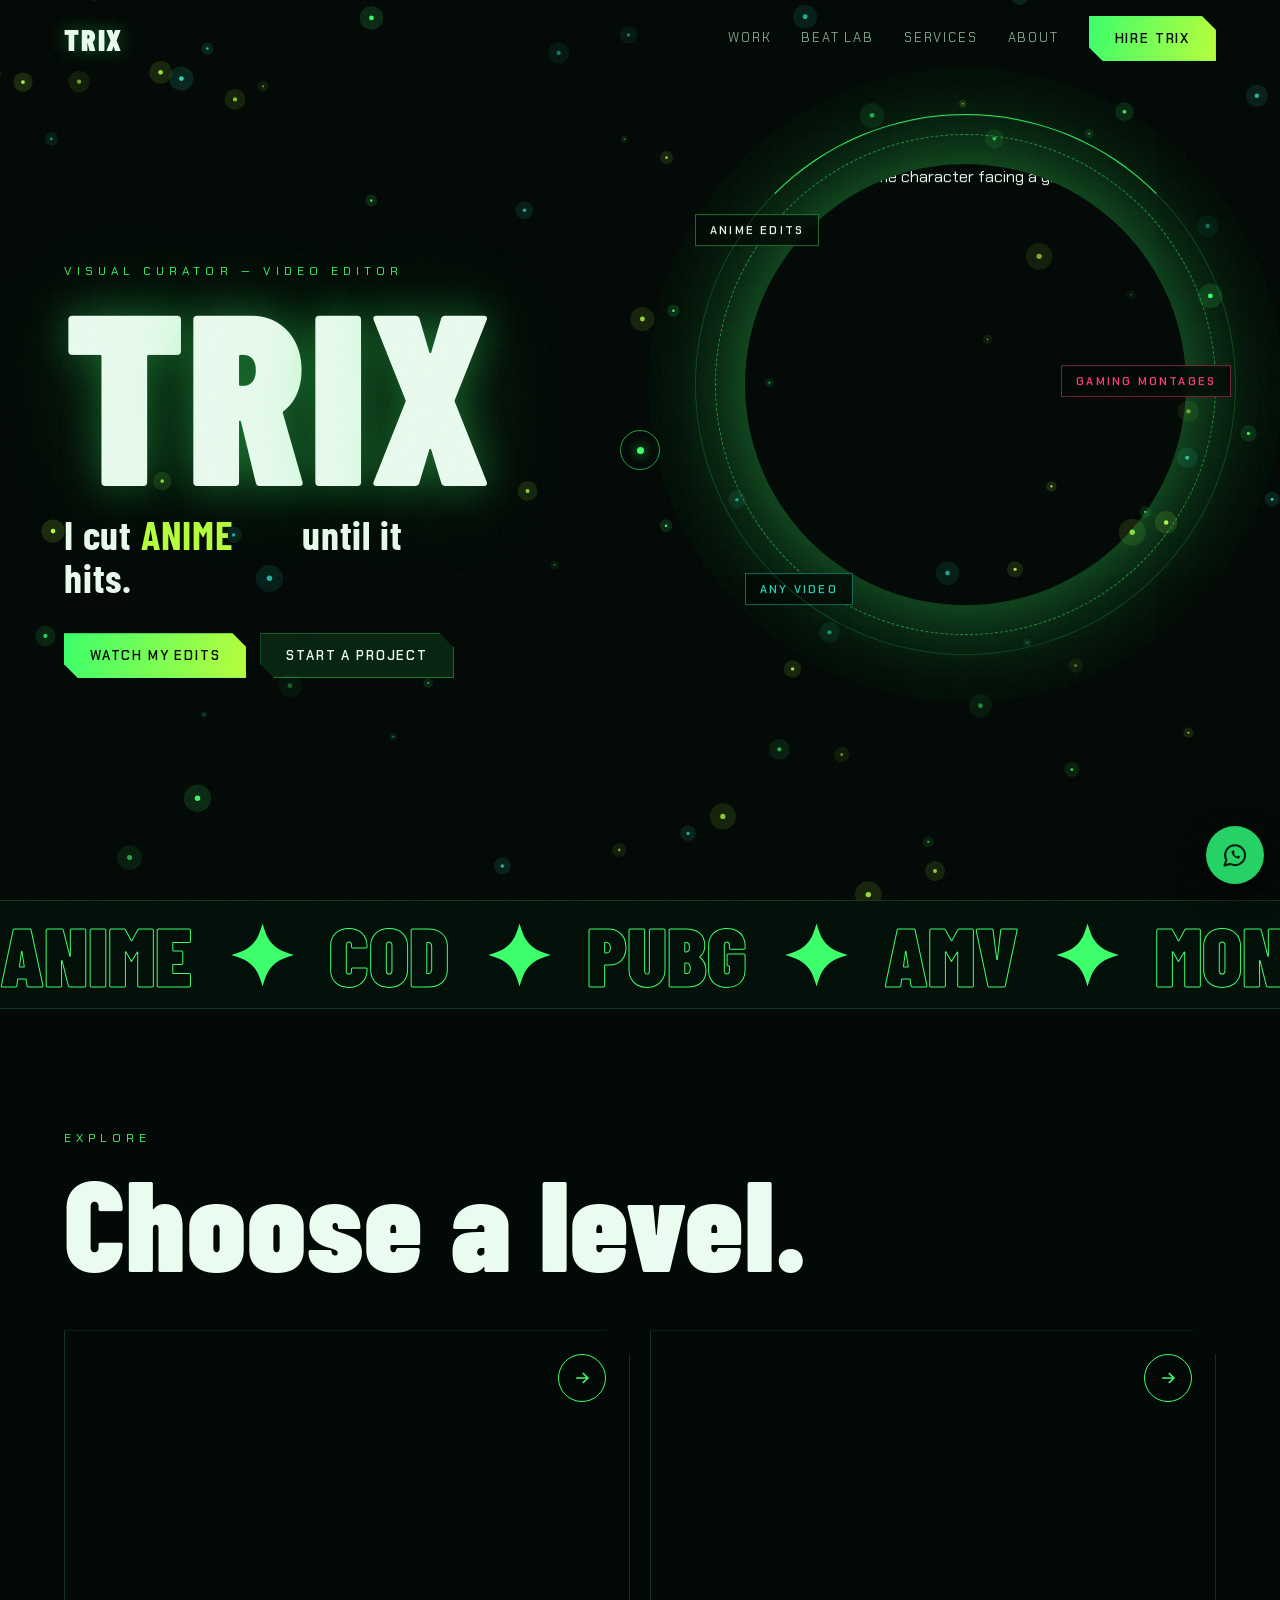
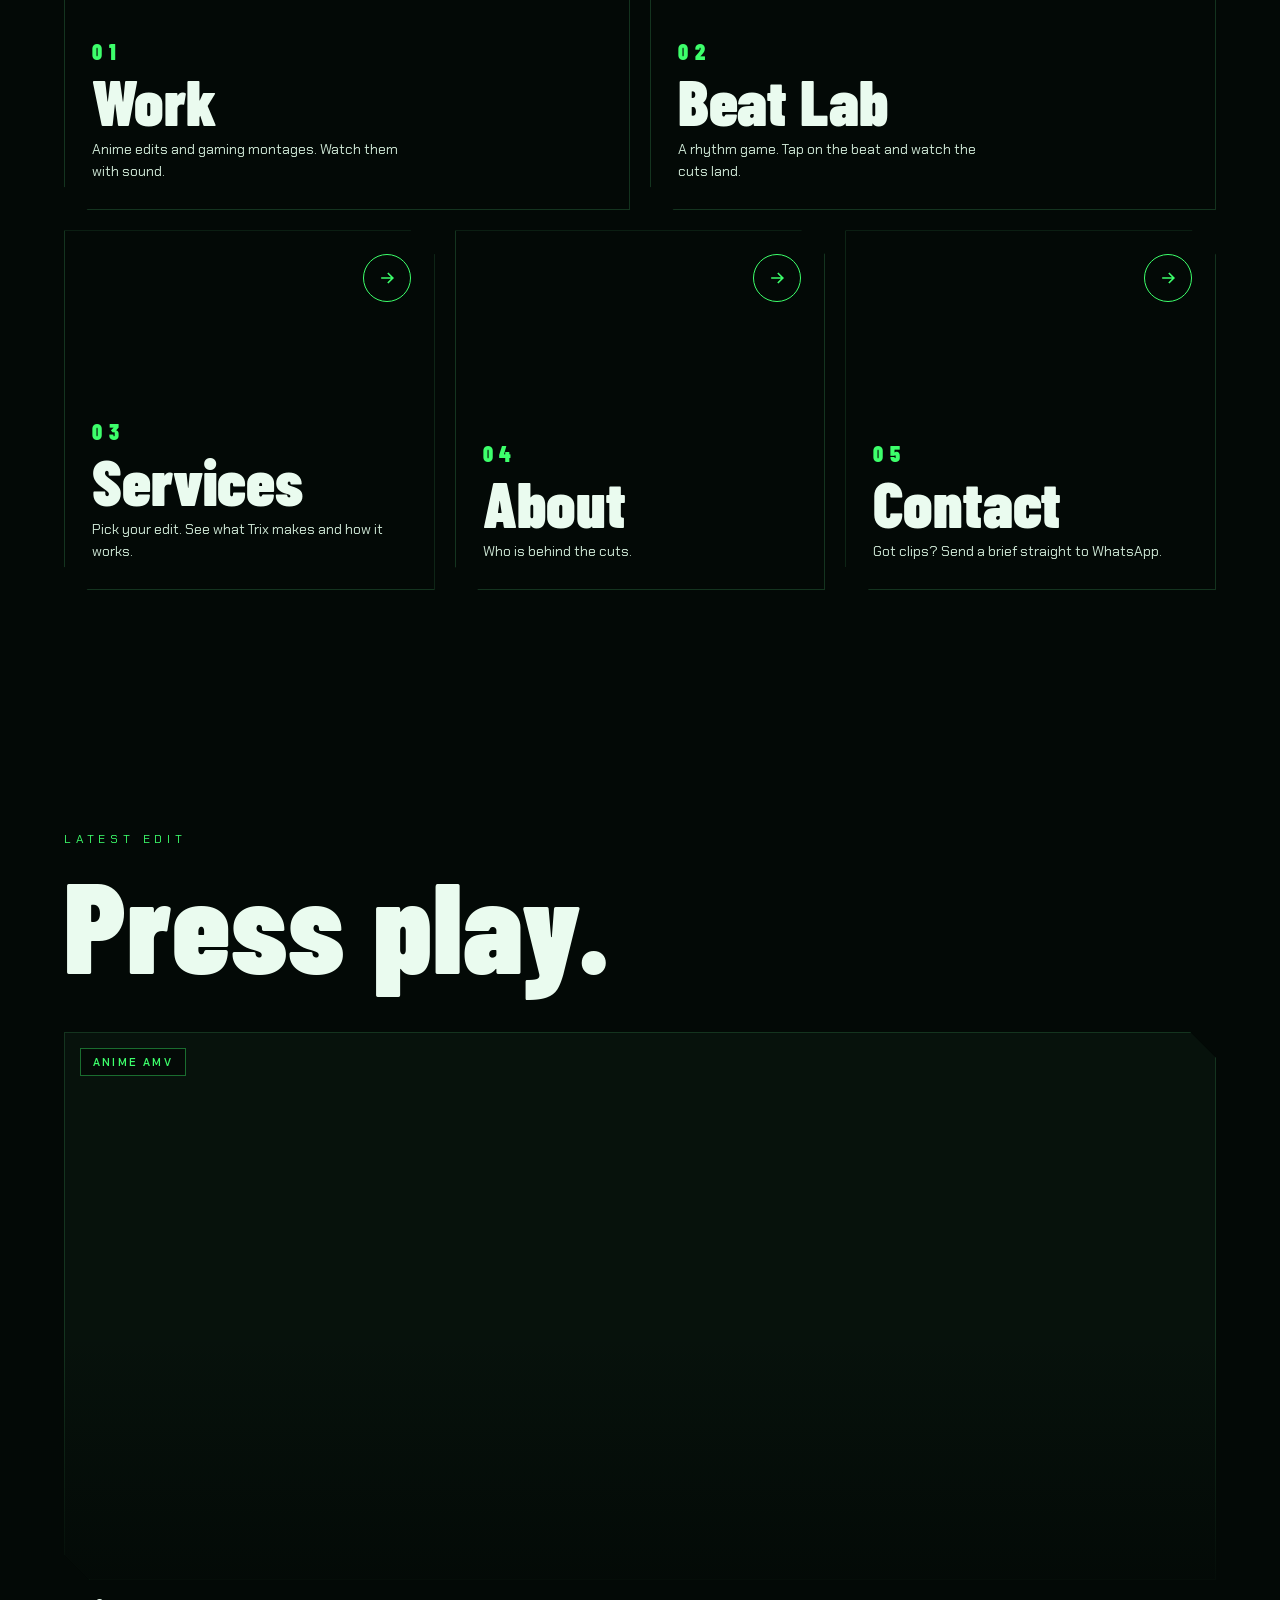
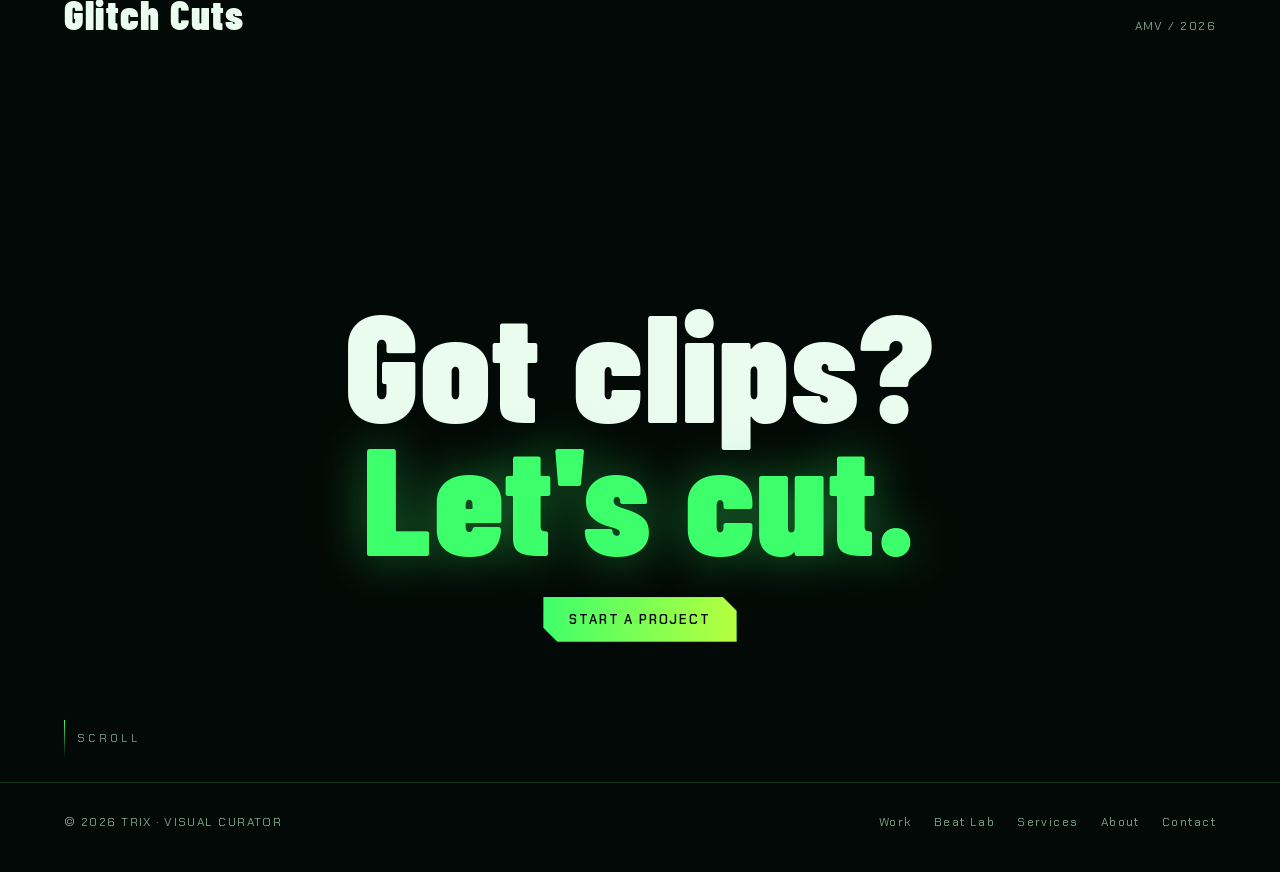
==== commit 5da78460: "Add files via upload" ====
--- a/index.html
+++ b/index.html
@@ -1,427 +1,19 @@
 <!DOCTYPE html>
-<html lang="en">
-<head>
-<meta charset="utf-8">
-<meta name="viewport" content="width=device-width, initial-scale=1, viewport-fit=cover">
-<title>TRIX — Visual Curator</title>
-<link rel="preconnect" href="https://fonts.googleapis.com">
-<link href="https://fonts.googleapis.com/css2?family=Barlow+Condensed:wght@700;800;900&family=Chakra+Petch:wght@400;500;600&display=swap" rel="stylesheet">
-<style>
-:root{--bg:#030906;--panel:#07120c;--line:#14341f;--g:#3dff6b;--lime:#b8ff3d;--teal:#27d3b6;--pink:#ff3d7f;--w:#eafbef;--mute:#7fa38c;
---d:'Barlow Condensed','Arial Narrow',Impact,sans-serif;--b:'Chakra Petch',system-ui,sans-serif;--e:cubic-bezier(.2,.8,.2,1);
-box-sizing:border-box;padding-top:env(safe-area-inset-top,0px);padding-bottom:env(safe-area-inset-bottom,0px);color-scheme:dark}
-*,*::before,*::after{box-sizing:inherit}
-html{scroll-behavior:smooth;scroll-padding-top:70px}
-html,body{margin:0;background:var(--bg);color:var(--w);font:400 16px/1.6 var(--b)}
-body{overflow-x:hidden}
-a{color:inherit}
-@media(hover:hover){body,a,button,.m{cursor:none}input,textarea,select{cursor:text}}
-:focus-visible{outline:2px solid var(--g);outline-offset:3px}
-#fx{position:fixed;inset:0;width:100%;height:100%;z-index:0;pointer-events:none}
-main,footer,section{position:relative;z-index:1}
-.grain{position:fixed;inset:0;z-index:60;pointer-events:none;opacity:.06;background-image:url("data:image/svg+xml,%3Csvg xmlns='http://www.w3.org/2000/svg' width='160' height='160'%3E%3Cfilter id='n'%3E%3CfeTurbulence baseFrequency='.9' numOctaves='2'/%3E%3C/filter%3E%3Crect width='160' height='160' filter='url(%23n)'/%3E%3C/svg%3E")}
-.bar{position:fixed;top:env(safe-area-inset-top,0px);left:0;height:3px;width:calc(var(--p,0)*100%);background:linear-gradient(90deg,var(--teal),var(--g),var(--lime));z-index:70;box-shadow:0 0 14px var(--g)}
-
-/* preloader */
-.pre{position:fixed;inset:0;z-index:100;background:var(--bg);display:grid;place-items:center;transition:clip-path 1.1s cubic-bezier(.7,0,.2,1);clip-path:inset(0)}
-.pre.out{clip-path:inset(0 0 100% 0)}
-.pre div{font:900 clamp(90px,22vw,260px)/.85 var(--d);letter-spacing:.02em;color:transparent;-webkit-text-stroke:1.5px var(--g);background:linear-gradient(var(--g),var(--g)) 0 100%/100% calc(var(--c,0)*1%) no-repeat;-webkit-background-clip:text;background-clip:text;text-align:center}
-.pre small{display:block;font:500 13px var(--b);letter-spacing:.4em;color:var(--mute);-webkit-text-stroke:0;margin-top:14px}
-
-/* cursor */
-.cd,.cr{position:fixed;left:0;top:0;pointer-events:none;z-index:90;border-radius:50%}
-.cd{width:7px;height:7px;margin:-3.5px 0 0 -3.5px;background:var(--g);box-shadow:0 0 12px var(--g)}
-.cr{width:40px;height:40px;margin:-20px 0 0 -20px;border:1.5px solid #3dff6b99;display:grid;place-items:center;font:700 10px var(--b);letter-spacing:.14em;color:var(--bg);transition:width .35s var(--e),height .35s var(--e),margin .35s var(--e),background .3s,border-color .3s}
-.cr.h{width:64px;height:64px;margin:-32px 0 0 -32px;background:#3dff6b22}
-.cr.v{width:92px;height:92px;margin:-46px 0 0 -46px;background:var(--g);border-color:var(--g)}
-.rp{position:fixed;width:10px;height:10px;margin:-5px;border:2px solid var(--g);border-radius:50%;pointer-events:none;z-index:89;animation:rp .7s var(--e) forwards}
-@keyframes rp{to{transform:scale(9);opacity:0}}
-@media(hover:none){.cd,.cr{display:none}}
-
-/* nav */
-nav{position:fixed;top:env(safe-area-inset-top,0px);left:0;right:0;z-index:50;display:flex;justify-content:space-between;align-items:center;padding:16px 5vw;transition:transform .5s var(--e),background .4s,backdrop-filter .4s}
-nav.s{background:#030906b8;backdrop-filter:blur(14px);-webkit-backdrop-filter:blur(14px)}
-nav.hide{transform:translateY(-110%)}
-.logo{font:900 30px var(--d);letter-spacing:.06em;text-decoration:none;text-shadow:0 0 18px #3dff6b66}
-.links{display:flex;gap:30px;align-items:center}
-.links a:not(.btn){text-decoration:none;font-size:13px;letter-spacing:.14em;text-transform:uppercase;color:var(--mute);position:relative;transition:color .3s}
-.links a:not(.btn)::after{content:"";position:absolute;left:0;right:0;bottom:-6px;height:1px;background:var(--g);transform:scaleX(0);transform-origin:right;transition:transform .5s var(--e)}
-.links a:not(.btn):hover{color:var(--w)}.links a:not(.btn):hover::after{transform:none;transform-origin:left}
-@media(max-width:760px){.links a:not(.btn){display:none}}
-.btn{display:inline-flex;align-items:center;gap:10px;padding:14px 26px;font:600 13px var(--b);letter-spacing:.14em;text-transform:uppercase;text-decoration:none;color:var(--w);background:none;border:0;position:relative;transition:transform .35s var(--e),color .3s,background .3s;clip-path:polygon(0 0,calc(100% - 14px) 0,100% 14px,100% 100%,14px 100%,0 calc(100% - 14px));background:#3dff6b1c;box-shadow:inset 0 0 0 1px #3dff6b66}
-.btn:hover{background:var(--g);color:var(--bg)}
-.btn.fill{background:linear-gradient(100deg,var(--g),var(--lime));color:var(--bg)}
-.btn.fill:hover{background:var(--w)}
-
-/* hero */
-.hero{min-height:100svh;display:grid;grid-template-columns:1.1fr .9fr;align-items:center;gap:3vw;padding:110px 5vw 70px}
-.eb{font-size:12px;letter-spacing:.42em;color:var(--g);margin:0 0 14px}
-h1{font:900 clamp(120px,22vw,320px)/.78 var(--d);margin:0;letter-spacing:.01em;color:var(--w);text-shadow:0 0 40px #3dff6b55,0 0 100px #3dff6b33;position:relative}
-h1 span{display:inline-block;transform:translateY(110%) rotate(6deg);opacity:0;transition:transform 1.1s var(--e),opacity .8s}
-.ready h1 span{transform:none;opacity:1}
-.ready h1 span:nth-child(2){transition-delay:.08s}.ready h1 span:nth-child(3){transition-delay:.16s}.ready h1 span:nth-child(4){transition-delay:.24s}
-.vc{display:block;font:800 clamp(22px,3.6vw,46px)/1 var(--d);letter-spacing:.34em;color:var(--g);margin:22px 0 0}
-.tag{font:700 clamp(24px,3.2vw,40px)/1.08 var(--d);margin:28px 0 34px;max-width:20ch;letter-spacing:.02em}
-.rot{display:inline-block;height:1.08em;overflow:hidden;vertical-align:bottom;color:var(--lime)}
-.rot span{display:block;line-height:1.08;animation:rot 12s infinite cubic-bezier(.7,0,.2,1)}
-@keyframes rot{0%,16%{transform:none}20%,36%{transform:translateY(-100%)}40%,56%{transform:translateY(-200%)}60%,76%{transform:translateY(-300%)}80%,96%{transform:translateY(-400%)}100%{transform:translateY(-500%)}}
-.rot span{display:flex;flex-direction:column}
-.rot i{font-style:normal;display:block;height:1.08em;flex:none}
-.rot span{height:auto;animation-name:rot2}
-@keyframes rot2{0%,16%{transform:none}20%,36%{transform:translateY(-1.08em)}40%,56%{transform:translateY(-2.16em)}60%,76%{transform:translateY(-3.24em)}80%,96%{transform:translateY(-4.32em)}100%{transform:translateY(-5.4em)}}
-.cta{display:flex;gap:14px;flex-wrap:wrap}
-.hl>*{opacity:0;transform:translateY(30px);transition:opacity .9s var(--e),transform .9s var(--e)}
-.ready .hl>*{opacity:1;transform:none}
-.ready .hl>*:nth-child(2){transition-delay:.15s}.ready .hl>*:nth-child(3){transition-delay:.3s}.ready .hl>*:nth-child(4){transition-delay:.45s}.ready .hl>*:nth-child(5){transition-delay:.6s}
-
-.portal{position:relative;width:min(100%,560px);aspect-ratio:1;justify-self:center;transform:translate3d(0,calc(var(--sy,0)*-.08px),0);will-change:transform}
-.portal .tilt{position:absolute;inset:0;transform:perspective(1000px) rotateY(calc(var(--tx,0)*10deg)) rotateX(calc(var(--ty,0)*-10deg));transition:transform .2s linear}
-.portal img{position:absolute;inset:6%;width:88%;height:88%;border-radius:50%;object-fit:cover;box-shadow:0 0 90px #3dff6b66,0 0 220px #3dff6b33;clip-path:circle(0);transition:clip-path 1.6s .3s cubic-bezier(.7,0,.2,1)}
-.ready .portal img{clip-path:circle(72%)}
-.portal::before,.portal::after{content:"";position:absolute;border-radius:50%;pointer-events:none}
-.portal::before{inset:0;border:1px dashed #3dff6b88;animation:spin 46s linear infinite}
-.portal::after{inset:-4%;border:1px solid #3dff6b33;border-top-color:var(--g);animation:spin 9s linear infinite reverse}
-@keyframes spin{to{transform:rotate(360deg)}}
-.chip{position:absolute;font:600 11px var(--b);letter-spacing:.2em;padding:8px 14px;background:#030906cc;border:1px solid #3dff6b66;backdrop-filter:blur(6px);animation:fl 5s ease-in-out infinite alternate}
-.chip:nth-of-type(1){left:-4%;top:16%}.chip:nth-of-type(2){right:-3%;top:46%;animation-delay:-2s;color:var(--pink);border-color:#ff3d7f77}.chip:nth-of-type(3){left:6%;bottom:6%;animation-delay:-3.4s;color:var(--teal);border-color:#27d3b677}
-@keyframes fl{to{transform:translateY(-14px)}}
-@media(max-width:860px){.hero{grid-template-columns:1fr;padding-top:120px}.portal{width:min(86vw,440px);order:-1}.tag{max-width:none}}
-.cue{position:absolute;left:5vw;bottom:24px;font-size:11px;letter-spacing:.3em;color:var(--mute);display:flex;gap:12px;align-items:center}
-.cue::before{content:"";width:1px;height:38px;background:linear-gradient(var(--g),transparent);animation:cue 1.8s ease-in-out infinite}
-@keyframes cue{50%{transform:scaleY(.4);transform-origin:top}}
-
-/* marquee */
-.mq{overflow:hidden;white-space:nowrap;border-block:1px solid var(--line);padding:12px 0;background:#04100a}
-.mqt{display:inline-flex;animation:mq 30s linear infinite}
-.mq.r .mqt{animation-direction:reverse}
-.mqt span{font:900 clamp(40px,6.5vw,88px)/1 var(--d);padding-right:.5em;color:transparent;-webkit-text-stroke:1px var(--g)}
-.mqt span b{color:var(--g);-webkit-text-stroke:0;font-weight:900;margin:0 .2em}
-@keyframes mq{to{transform:translateX(-50%)}}
-
-section{padding:120px 5vw}
-.lab{font-size:12px;letter-spacing:.4em;color:var(--g);margin:0 0 18px}
-h2{font:900 clamp(56px,10vw,150px)/.86 var(--d);margin:0 0 54px;letter-spacing:.01em}
-.rv{opacity:0;transform:translateY(46px);filter:blur(8px);transition:opacity .9s var(--e),transform 1.1s var(--e),filter .9s;transition-delay:calc(var(--i,0)*90ms)}
-.rv.in{opacity:1;transform:none;filter:none}
-
-/* work */
-.wg{display:grid;grid-template-columns:repeat(12,1fr);gap:26px}
-.m{position:relative;display:block;text-decoration:none;color:inherit}
-.m1{grid-column:span 7}.m2{grid-column:span 5;margin-top:90px}.m3{grid-column:span 8}.m4{grid-column:span 4}
-.fr{position:relative;overflow:hidden;background:var(--panel);aspect-ratio:var(--ar,1);clip-path:polygon(0 0,calc(100% - 26px) 0,100% 26px,100% 100%,26px 100%,0 calc(100% - 26px));box-shadow:inset 0 0 0 1px var(--line)}
-.fr video{position:absolute;inset:0;width:100%;height:100%;object-fit:cover;transition:transform 1.2s var(--e),filter .6s;filter:saturate(1.05)}
-.m:hover video{transform:scale(1.07)}
-.fr::after{content:"";position:absolute;inset:0;background:linear-gradient(180deg,transparent 55%,#030906e6);pointer-events:none}
-.fr .pg{position:absolute;left:0;bottom:0;height:3px;width:calc(var(--v,0)*100%);background:var(--g);box-shadow:0 0 12px var(--g);z-index:2}
-.fr .tg{position:absolute;left:16px;top:16px;z-index:2;font:600 11px var(--b);letter-spacing:.2em;padding:6px 12px;background:#030906c0;border:1px solid #3dff6b66;color:var(--g)}
-.fr .pl{position:absolute;right:16px;top:16px;z-index:2;width:44px;height:44px;border-radius:50%;display:grid;place-items:center;background:#3dff6b;color:var(--bg);transform:scale(0) rotate(-90deg);transition:transform .5s var(--e)}
-.m:hover .pl{transform:none}
-.mt{display:flex;justify-content:space-between;gap:14px;align-items:baseline;padding-top:14px}
-.mt h3{font:900 clamp(28px,3.2vw,44px)/1 var(--d);margin:0;letter-spacing:.03em;transition:color .3s,transform .5s var(--e)}
-.m:hover .mt h3{color:var(--g);transform:translateX(8px)}
-.mt span{font-size:12px;color:var(--mute);letter-spacing:.12em;text-align:right}
-.next{display:grid;place-items:center;text-align:center;aspect-ratio:4/5;border:1px dashed #3dff6b66;text-decoration:none;font:900 clamp(34px,4vw,56px)/.95 var(--d);color:var(--g);transition:background .4s,color .4s;position:relative;overflow:hidden}
-.next:hover{background:var(--g);color:var(--bg)}
-.next small{display:block;font:500 12px var(--b);letter-spacing:.3em;margin-top:12px}
-@media(max-width:860px){.m1,.m2,.m3,.m4{grid-column:span 12;margin-top:0}.next{aspect-ratio:3/1}}
-.note{margin-top:30px;color:var(--mute);font-size:13px}
-
-/* lightbox */
-.lb{position:fixed;inset:0;z-index:95;background:#020704f2;backdrop-filter:blur(12px);display:grid;place-items:center;clip-path:circle(0 at var(--cx,50%) var(--cy,50%));visibility:hidden;transition:clip-path .9s cubic-bezier(.7,0,.2,1),visibility 0s .9s}
-.lb.on{clip-path:circle(150% at var(--cx,50%) var(--cy,50%));visibility:visible;transition:clip-path .9s cubic-bezier(.7,0,.2,1)}
-.lb video{max-width:min(92vw,900px);max-height:78vh;box-shadow:0 0 120px #3dff6b44;background:#000}
-.lb button{position:absolute;top:calc(20px + env(safe-area-inset-top,0px));right:20px;width:52px;height:52px;border-radius:50%;border:1px solid var(--g);background:none;color:var(--g);font-size:24px;cursor:pointer;transition:background .3s,color .3s,transform .5s var(--e)}
-.lb button:hover{background:var(--g);color:var(--bg);transform:rotate(90deg)}
-.lb p{position:absolute;bottom:calc(22px + env(safe-area-inset-bottom,0px));margin:0;font-size:12px;letter-spacing:.3em;color:var(--mute)}
-
-/* beat lab */
-.lab2{display:grid;grid-template-columns:1.25fr .75fr;gap:34px;align-items:stretch}
-.stage{position:relative;aspect-ratio:16/10;overflow:hidden;background:#000 center/cover;clip-path:polygon(0 0,calc(100% - 30px) 0,100% 30px,100% 100%,30px 100%,0 calc(100% - 30px));box-shadow:inset 0 0 0 1px var(--line)}
-.sl{position:absolute;inset:0;background:center/cover;transform:scale(1.02);filter:saturate(1.1)}
-.stage.p .sl{animation:punch .32s var(--e)}
-@keyframes punch{0%{transform:scale(1.2);filter:saturate(1.8) brightness(1.5) hue-rotate(12deg)}100%{transform:scale(1.02)}}
-.fl{position:absolute;inset:0;background:#fff;opacity:0;pointer-events:none}
-.stage.f .fl{animation:flash .25s ease-out}
-@keyframes flash{0%{opacity:.75}100%{opacity:0}}
-.tgt{position:absolute;left:50%;top:50%;width:90px;height:90px;margin:-45px;pointer-events:none}
-.tgt b{position:absolute;inset:0;border-radius:50%;border:3px solid var(--g);box-shadow:0 0 24px var(--g),inset 0 0 24px #3dff6b55}
-.tgt i{position:absolute;inset:0;border-radius:50%;border:2px solid var(--w);transform:scale(3);opacity:0}
-.run .tgt i{opacity:.9}
-.rate{position:absolute;left:0;right:0;bottom:12%;text-align:center;font:900 clamp(38px,6vw,80px)/1 var(--d);letter-spacing:.06em;color:var(--g);text-shadow:0 0 30px var(--g);opacity:0;transform:scale(.7)}
-.rate.on{animation:rate .6s var(--e)}
-@keyframes rate{0%{opacity:1;transform:scale(1.3)}100%{opacity:0;transform:translateY(-20px)}}
-.ctl{display:flex;flex-direction:column;justify-content:space-between;gap:18px;border:1px solid var(--line);padding:26px;background:#05100aa0;clip-path:polygon(0 0,calc(100% - 22px) 0,100% 22px,100% 100%,0 100%)}
-.ctl h3{font:900 40px/1 var(--d);margin:0 0 8px}.ctl p{margin:0;color:var(--mute);font-size:14px}
-.st{display:grid;grid-template-columns:repeat(3,1fr);gap:10px;text-align:center}
-.st div{border:1px solid var(--line);padding:12px 4px}.st b{display:block;font:900 34px/1 var(--d);color:var(--g)}.st small{font-size:10px;letter-spacing:.2em;color:var(--mute)}
-.ctl .btn{justify-content:center;width:100%}
-.tap{padding:24px;font-size:16px}
-@media(max-width:860px){.lab2{grid-template-columns:1fr}}
-
-/* loadout */
-.lo{display:grid;grid-template-columns:.8fr 1.2fr;gap:5vw}
-.tabs{display:flex;flex-direction:column;border-top:1px solid var(--line)}
-.tabs button{all:unset;box-sizing:border-box;display:flex;justify-content:space-between;align-items:center;padding:20px 0;border-bottom:1px solid var(--line);font:900 clamp(28px,3.4vw,46px)/1 var(--d);color:var(--mute);transition:color .3s,padding .5s var(--e)}
-.tabs button span{font:500 12px var(--b);letter-spacing:.2em}
-.tabs button:hover,.tabs button.on{color:var(--w);padding-left:18px}
-.tabs button.on{color:var(--g)}
-.pn{position:relative;border:1px solid var(--line);padding:clamp(24px,4vw,50px);background:#05100a99;overflow:hidden;min-height:340px;clip-path:polygon(0 0,calc(100% - 30px) 0,100% 30px,100% 100%,0 100%)}
-.pn h3{font:900 clamp(48px,6vw,92px)/.9 var(--d);margin:0 0 18px;color:var(--w)}
-.pn p{max-width:46ch;color:var(--mute);margin:0 0 22px}
-.pn .ch{display:flex;gap:8px;flex-wrap:wrap}.ch span{border:1px solid #3dff6b55;padding:6px 14px;font-size:12px;letter-spacing:.1em;color:var(--g)}
-.pn .eq{position:absolute;right:26px;bottom:0;display:flex;gap:5px;align-items:flex-end;height:120px;opacity:.7}
-.eq i{width:7px;background:linear-gradient(var(--g),transparent);animation:eq 1s ease-in-out infinite alternate;height:30%}
-@keyframes eq{to{height:100%}}
-.pn>*:not(.eq){transition:opacity .4s,transform .6s var(--e)}
-.pn.sw>*:not(.eq){opacity:0;transform:translateY(16px)}
-@media(max-width:860px){.lo{grid-template-columns:1fr}}
-
-/* process */
-.steps{display:grid;grid-template-columns:repeat(4,1fr);gap:26px;position:relative;padding-top:34px}
-.steps::before,.steps .fill{content:"";position:absolute;top:6px;left:0;height:2px;background:var(--line);width:100%}
-.steps .fill{background:linear-gradient(90deg,var(--teal),var(--g));box-shadow:0 0 14px var(--g);width:0;transition:width 2.2s .3s cubic-bezier(.7,0,.2,1)}
-.steps.in .fill{width:100%}
-.steps div.s{position:relative}.steps div.s::before{content:"";position:absolute;top:-34px;left:0;width:14px;height:14px;background:var(--bg);border:2px solid var(--g);transform:rotate(45deg)}
-.steps b{font:900 70px/1 var(--d);color:transparent;-webkit-text-stroke:1px var(--g);display:block}
-.steps h3{font:900 28px/1 var(--d);margin:6px 0 8px}.steps p{margin:0;color:var(--mute);font-size:14px}
-@media(max-width:860px){.steps{grid-template-columns:1fr 1fr}}
-
-/* about */
-.ab{display:grid;grid-template-columns:.8fr 1.2fr;gap:6vw;align-items:center}
-.av{position:relative;width:min(100%,420px);aspect-ratio:1;justify-self:center}
-.av img{position:absolute;inset:7%;width:86%;height:86%;border-radius:50%;object-fit:cover;box-shadow:0 0 80px #3dff6b55}
-.av::before{content:"";position:absolute;inset:0;border-radius:50%;border:1px dashed var(--g);animation:spin 30s linear infinite}
-.av::after{content:"";position:absolute;inset:-5%;border-radius:50%;border:1px solid #3dff6b30;border-right-color:var(--lime);animation:spin 7s linear infinite reverse}
-.ab h2{margin-bottom:26px}
-.ab p{color:var(--mute);max-width:56ch}
-.perks{display:flex;gap:8px;flex-wrap:wrap;margin:24px 0 30px}.perks span{border:1px solid var(--line);padding:7px 14px;font-size:12px;letter-spacing:.1em;transition:border-color .3s,color .3s,transform .4s var(--e)}
-.perks span:hover{border-color:var(--g);color:var(--g);transform:translateY(-4px)}
-@media(max-width:860px){.ab{grid-template-columns:1fr}}
-.social{display:flex;gap:12px;flex-wrap:wrap}
-.social a{width:54px;height:54px;border-radius:50%;display:grid;place-items:center;border:1px solid var(--line);color:var(--w);transition:transform .4s var(--e),background .3s,color .3s,border-color .3s}
-.social a svg{width:24px;height:24px}
-.social a:hover{background:var(--g);color:var(--bg);border-color:var(--g);transform:translateY(-6px) rotate(-8deg)}
-.social a.i-wa:hover{background:#25d366}
-
-/* contact */
-.end{background:linear-gradient(180deg,transparent,#041a0c 90%)}
-.end h2{max-width:none;font-size:clamp(64px,13vw,210px)}
-.end h2 em{font-style:normal;color:var(--g);text-shadow:0 0 50px #3dff6b66}
-.fm{display:none;margin-top:56px;max-width:780px}.fm.open{display:block;animation:fi .8s var(--e)}
-@keyframes fi{from{opacity:0;transform:translateY(24px)}}
-.fm label{display:block;margin:0 0 20px;font-size:12px;letter-spacing:.14em;color:var(--mute);text-transform:uppercase}
-.fm input,.fm select,.fm textarea{display:block;width:100%;margin-top:6px;background:transparent;border:0;border-bottom:1px solid #3dff6b55;color:var(--w);font:17px var(--b);padding:10px 0;border-radius:0;transition:border-color .3s}
-.fm input:focus,.fm select:focus,.fm textarea:focus{outline:0;border-color:var(--g);box-shadow:0 8px 20px -14px var(--g)}
-.fm select option{background:var(--bg)}
-.fm .row{display:grid;grid-template-columns:1fr 1fr;gap:0 28px}
-@media(max-width:600px){.fm .row{grid-template-columns:1fr}}
-.out{margin:14px 0 0;color:var(--mute);font-size:14px}
-footer{padding:30px 5vw 40px;display:flex;justify-content:space-between;gap:14px;flex-wrap:wrap;color:var(--mute);font-size:12px;letter-spacing:.12em;border-top:1px solid var(--line)}
-.wa{position:fixed;right:16px;bottom:calc(16px + env(safe-area-inset-bottom,0px));z-index:55;width:58px;height:58px;border-radius:50%;display:grid;place-items:center;background:#25d366;color:#06210f;box-shadow:0 10px 30px #000a;animation:pulse 2.6s infinite;transition:transform .4s var(--e)}
-.wa:hover{transform:scale(1.1) rotate(-8deg)}.wa svg{width:28px;height:28px}
-@keyframes pulse{50%{box-shadow:0 0 0 14px #25d36622,0 10px 30px #000a}}
-@media(prefers-reduced-motion:reduce){*{animation:none!important;transition-duration:.01ms!important}html{scroll-behavior:auto}.rv,.hl>*{opacity:1;transform:none;filter:none}h1 span{transform:none;opacity:1}}
-</style>
-</head>
-<body>
-<canvas id="fx" aria-hidden="true"></canvas>
-<div class="grain" aria-hidden="true"></div>
-<div class="bar" id="bar"></div>
-<div class="cd" id="cd"></div><div class="cr" id="cr"></div>
+<html lang="en"><head><meta charset="utf-8"><meta name="viewport" content="width=device-width, initial-scale=1, viewport-fit=cover"><title>TRIX — Visual Curator | Anime, Gaming and Video Editor</title><meta name="description" content="Trix is a visual curator and video editor. Anime edits, COD and PUBG montages, YouTube, shorts and more."><meta name="theme-color" content="#030906"><link rel="preconnect" href="https://fonts.googleapis.com"><link href="https://fonts.googleapis.com/css2?family=Barlow+Condensed:wght@700;800;900&family=Chakra+Petch:wght@400;500;600&display=swap" rel="stylesheet"><link rel="stylesheet" href="style.css"><noscript><style>.tr,.pre{display:none!important}.rv,.hl>*{opacity:1!important;transform:none!important;filter:none!important}</style></noscript></head><body>
+<canvas id="fx" aria-hidden="true"></canvas><div class="grain" aria-hidden="true"></div><div class="bar" id="bar"></div><div class="cd" id="cd"></div><div class="cr" id="cr"></div>
+<div class="tr show arr" id="tr"></div>
 <div class="pre" id="pre"><div id="pt">TRIX<small>LOADING EDITS</small></div></div>
-
-<nav id="nav">
-  <a class="logo" href="#top">TRIX</a>
-  <div class="links"><a href="#work">Work</a><a href="#beat">Beat Lab</a><a href="#loadout">Loadout</a><a href="#about">About</a><a class="btn fill" href="#contact" data-open>Hire Trix</a></div>
-</nav>
-
-<main>
-<header class="hero" id="top">
-  <div class="hl">
-    <p class="eb">VISUAL CURATOR — VIDEO EDITOR</p>
-    <h1 aria-label="Trix"><span>T</span><span>R</span><span>I</span><span>X</span></h1>
-    <p class="tag">I cut <span class="rot"><span><i>ANIME</i><i>COD</i><i>PUBG</i><i>AMVs</i><i>ANYTHING</i><i>ANIME</i></span></span> until it hits.</p>
-    <div class="cta"><a class="btn fill" href="#work">Watch my edits</a><a class="btn" href="#contact" data-open>Start a project</a></div>
-  </div>
-  <div class="portal" id="portal">
-    <div class="tilt" id="tilt"><img id="hp" src="assets/pic.jpg" alt="Trix artwork: anime character facing a glowing green orb"></div>
-    <span class="chip">ANIME EDITS</span><span class="chip">GAMING MONTAGES</span><span class="chip">ANY VIDEO</span>
-  </div>
-  <div class="cue">SCROLL</div>
-</header>
-
+<nav id="nav"><a class="logo" href="index.html">TRIX</a><div class="links"><a href="work.html">Work</a><a href="beat-lab.html">Beat Lab</a><a href="services.html">Services</a><a href="about.html">About</a><a class="btn fill" href="contact.html">Hire Trix</a></div><button class="burger" id="bg" aria-label="Menu"><i></i><i></i></button></nav>
+<div class="mm" id="mm"><a href="work.html">Work<small>01</small></a><a href="beat-lab.html">Beat Lab<small>02</small></a><a href="services.html">Services<small>03</small></a><a href="about.html">About<small>04</small></a><a href="contact.html">Contact<small>05</small></a></div>
+<main><header class="hero" id="top"><div class="hl"><p class="eb">VISUAL CURATOR — VIDEO EDITOR</p><h1 aria-label="Trix"><span>T</span><span>R</span><span>I</span><span>X</span></h1>
+<p class="tag">I cut <span class="rot"><span><i>ANIME</i><i>COD</i><i>PUBG</i><i>AMVs</i><i>ANYTHING</i><i>ANIME</i></span></span> until it hits.</p>
+<div class="cta"><a class="btn fill" href="work.html">Watch my edits</a><a class="btn" href="contact.html">Start a project</a></div></div>
+<div class="portal" id="portal"><div class="tilt" id="tilt"><img id="hp" src="assets/pic.jpg" alt="Trix artwork: anime character facing a glowing green orb"></div><span class="chip">ANIME EDITS</span><span class="chip">GAMING MONTAGES</span><span class="chip">ANY VIDEO</span></div><div class="cue">SCROLL</div></header>
 <div class="mq" aria-hidden="true"><div class="mqt"><span>ANIME <b>✦</b> COD <b>✦</b> PUBG <b>✦</b> AMV <b>✦</b> MONTAGES <b>✦</b> YOUTUBE <b>✦</b> ANY VIDEO <b>✦</b> </span><span>ANIME <b>✦</b> COD <b>✦</b> PUBG <b>✦</b> AMV <b>✦</b> MONTAGES <b>✦</b> YOUTUBE <b>✦</b> ANY VIDEO <b>✦</b> </span></div></div>
-
-<section id="work">
-  <p class="lab rv">01 / THE EDITS</p>
-  <h2 class="rv sc">Watch it hit.</h2>
-  <div class="wg">
-    <a class="m m1 rv" href="#" data-t="Anime Edit · Dark and Neon"><div class="fr" style="--ar:1.15"><video muted loop playsinline preload="metadata" poster="assets/p1.jpg" src="assets/v1.mp4"></video><span class="tg">ANIME EDIT</span><span class="pl"><svg width="18" height="18" viewBox="0 0 24 24" fill="currentColor"><path d="M7 4l13 8-13 8z"/></svg></span><i class="pg"></i></div><div class="mt"><h3>Dark &amp; Neon</h3><span>ANIME / 2026</span></div></a>
-    <a class="m m2 rv" href="#" style="--i:1" data-t="Anime AMV · Glitch Cuts"><div class="fr" style="--ar:.95"><video muted loop playsinline preload="metadata" poster="assets/p2.jpg" src="assets/v2.mp4"></video><span class="tg">ANIME AMV</span><span class="pl"><svg width="18" height="18" viewBox="0 0 24 24" fill="currentColor"><path d="M7 4l13 8-13 8z"/></svg></span><i class="pg"></i></div><div class="mt"><h3>Glitch Cuts</h3><span>AMV / 2026</span></div></a>
-    <a class="m m3 rv" href="#" data-t="COD Mobile · Scrims Montage"><div class="fr" style="--ar:4/3"><video muted loop playsinline preload="metadata" poster="assets/p3.jpg" src="assets/v3.mp4"></video><span class="tg">GAMING</span><span class="pl"><svg width="18" height="18" viewBox="0 0 24 24" fill="currentColor"><path d="M7 4l13 8-13 8z"/></svg></span><i class="pg"></i></div><div class="mt"><h3>COD Mobile Montage</h3><span>GAMING / 2026</span></div></a>
-    <a class="next m4 rv" href="#contact" data-open style="--i:1"><span>YOUR VIDEO<br>NEXT<small>START A PROJECT →</small></span></a>
-  </div>
-  <p class="note">Previews are short silent cuts so the page loads fast. Tap any edit to watch it large.</p>
-</section>
-
-<section id="beat">
-  <p class="lab rv">02 / BEAT LAB</p>
-  <h2 class="rv sc">Cut on the beat.</h2>
-  <div class="lab2">
-    <div class="stage rv" id="stage"><div class="sl" id="sl"></div><div class="fl"></div><div class="tgt"><b></b><i id="ring"></i></div><div class="rate" id="rate"></div></div>
-    <div class="ctl rv" style="--i:1">
-      <div><h3>Can you edit like Trix?</h3><p>Hit play, then tap when the white ring lands on the green one. Great edits land on the beat.</p></div>
-      <div class="st"><div><b id="sc">0</b><small>SCORE</small></div><div><b id="cb">0</b><small>COMBO</small></div><div><b id="bs">0</b><small>BEST</small></div></div>
-      <button class="btn" id="play">▶ Play the beat</button>
-      <button class="btn fill tap" id="tap">TAP TO CUT</button>
-    </div>
-  </div>
-</section>
-
-<section id="loadout">
-  <p class="lab rv">03 / LOADOUT</p>
-  <h2 class="rv sc">Pick your edit.</h2>
-  <div class="lo">
-    <div class="tabs rv" id="tabs"></div>
-    <div class="pn rv" id="pn" style="--i:1"><h3></h3><p></p><div class="ch"></div><div class="eq" id="eq"></div></div>
-  </div>
-</section>
-
-<section id="process">
-  <p class="lab rv">04 / THE RUN</p>
-  <h2 class="rv sc">How it goes.</h2>
-  <div class="steps rv" id="steps"><i class="fill"></i>
-    <div class="s"><b>01</b><h3>Send your clips</h3><p>Footage, idea, references, music. Whatever you have.</p></div>
-    <div class="s"><b>02</b><h3>Trix cuts it</h3><p>Pacing, sync, color, sound and transitions.</p></div>
-    <div class="s"><b>03</b><h3>You review</h3><p>Ask for tweaks until it feels right.</p></div>
-    <div class="s"><b>04</b><h3>Final drop</h3><p>Exported and ready to post.</p></div>
-  </div>
-</section>
-
-<section id="about">
-  <div class="ab">
-    <div class="av rv"><img id="ap" alt="Trix"></div>
-    <div>
-      <p class="lab rv">05 / PLAYER</p>
-      <h2 class="rv sc">Hi, I'm Trix.</h2>
-      <p class="rv" style="--i:1">Think of me as your visual curator. I'm a video editor passionate about turning ideas into visually compelling stories. From social media content to YouTube videos and everything in between, I create engaging visuals that capture attention and communicate messages effectively.</p>
-      <div class="perks rv" style="--i:2"><span>Anime edits</span><span>COD</span><span>PUBG</span><span>AMVs</span><span>Beat sync</span><span>Speed ramps</span><span>Color</span><span>Sound</span><span>Transitions</span></div>
-      <div class="social rv" style="--i:3"><a href="https://instagram.com/silversquare001" target="_blank" rel="noopener" aria-label="Trix on Instagram" class="i-ig"><svg viewBox="0 0 24 24" fill="none" stroke="currentColor" stroke-width="1.8" stroke-linecap="round" stroke-linejoin="round" aria-hidden="true"><rect x="3" y="3" width="18" height="18" rx="5"/><circle cx="12" cy="12" r="4"/><circle cx="17.5" cy="6.5" r="1" fill="currentColor"/></svg></a><a href="https://tiktok.com/@jxt_trix" target="_blank" rel="noopener" aria-label="Trix on TikTok" class="i-tt"><svg viewBox="0 0 24 24" fill="none" stroke="currentColor" stroke-width="1.8" stroke-linecap="round" stroke-linejoin="round" aria-hidden="true"><path d="M14 3v11.5a3.5 3.5 0 1 1-3.5-3.5"/><path d="M14 3c.3 2.5 2 4.2 5 4.4"/></svg></a><a href="https://x.com/shadowtrix3" target="_blank" rel="noopener" aria-label="Trix on X" class="i-x"><svg viewBox="0 0 24 24" fill="none" stroke="currentColor" stroke-width="1.8" stroke-linecap="round" stroke-linejoin="round" aria-hidden="true"><path d="M4 4l16 16M20 4L4 20"/></svg></a><a href="https://youtube.com/@trix2034" target="_blank" rel="noopener" aria-label="Trix on YouTube" class="i-yt"><svg viewBox="0 0 24 24" fill="none" stroke="currentColor" stroke-width="1.8" stroke-linecap="round" stroke-linejoin="round" aria-hidden="true"><rect x="2.5" y="5.5" width="19" height="13" rx="4"/><path d="M10 9.5v5l4.5-2.5z" fill="currentColor"/></svg></a><a href="https://wa.me/2347075832308" target="_blank" rel="noopener" aria-label="Message Trix on WhatsApp" class="i-wa"><svg viewBox="0 0 24 24" fill="none" stroke="currentColor" stroke-width="1.8" stroke-linecap="round" stroke-linejoin="round" aria-hidden="true"><path d="M3 21l1.6-4.8A8.5 8.5 0 1 1 8 19.6z"/><path d="M9 8.5c0 3.5 3 6.5 6.5 6.5l1-1.5-2-1-1 .8c-1-.4-2-1.4-2.4-2.4l.8-1-1-2z" fill="currentColor" stroke="none"/></svg></a></div>
-    </div>
-  </div>
-</section>
-
-<section class="end" id="contact">
-  <p class="lab rv">06 / NEXT LEVEL</p>
-  <h2 class="rv">Got clips?<br><em>Let's cut.</em></h2>
-  <button class="btn fill rv" id="open" aria-expanded="false" aria-controls="fm">Start a project</button>
-  <form class="fm" id="fm">
-    <div class="row"><label>Your name<input name="name" required autocomplete="name"></label><label>Brand or channel<input name="brand"></label></div>
-    <div class="row"><label>What are we making?<select name="type"><option>Anime edit / AMV</option><option>Gaming montage (COD, PUBG...)</option><option>YouTube video</option><option>Shorts / Reels / TikTok</option><option>Commercial</option><option>Something else</option></select></label><label>Deadline<input name="deadline" placeholder="e.g. in two weeks"></label></div>
-    <label>Budget<input name="budget" placeholder="Optional"></label>
-    <label>Tell Trix about it<textarea name="about" rows="4" required placeholder="What is it, which songs or games, where will it be posted? Paste a link to your footage if you have one."></textarea></label>
-    <button class="btn fill" type="submit">Send on WhatsApp</button>
-    <p class="out" id="out" aria-live="polite"></p>
-  </form>
-</section>
-</main>
-<footer><span>© 2026 TRIX</span><span>VISUAL CURATOR</span></footer>
-
+<section><p class="lab rv">EXPLORE</p><h2 class="rv sc">Choose a level.</h2><div class="tiles"><a class="tile w rv" href="work.html" style="--i:0"><div class="bi" style="background-image:url(assets/p1.jpg)"></div><span class="ar"><svg width="20" height="20" viewBox="0 0 24 24" fill="none" stroke="currentColor" stroke-width="2"><path d="M5 12h14M13 6l6 6-6 6"/></svg></span><b>01</b><h3>Work</h3><p>Anime edits and gaming montages. Watch them with sound.</p></a><a class="tile w rv" href="beat-lab.html" style="--i:1"><div class="bi" style="background-image:url(assets/p2.jpg)"></div><span class="ar"><svg width="20" height="20" viewBox="0 0 24 24" fill="none" stroke="currentColor" stroke-width="2"><path d="M5 12h14M13 6l6 6-6 6"/></svg></span><b>02</b><h3>Beat Lab</h3><p>A rhythm game. Tap on the beat and watch the cuts land.</p></a><a class="tile  rv" href="services.html" style="--i:2"><div class="bi" style="background-image:url(assets/p3.jpg)"></div><span class="ar"><svg width="20" height="20" viewBox="0 0 24 24" fill="none" stroke="currentColor" stroke-width="2"><path d="M5 12h14M13 6l6 6-6 6"/></svg></span><b>03</b><h3>Services</h3><p>Pick your edit. See what Trix makes and how it works.</p></a><a class="tile  rv" href="about.html" style="--i:0"><div class="bi" style="background-image:url(assets/pic.jpg)"></div><span class="ar"><svg width="20" height="20" viewBox="0 0 24 24" fill="none" stroke="currentColor" stroke-width="2"><path d="M5 12h14M13 6l6 6-6 6"/></svg></span><b>04</b><h3>About</h3><p>Who is behind the cuts.</p></a><a class="tile  rv" href="contact.html" style="--i:1"><div class="bi" style="background-image:url(assets/pic.jpg)"></div><span class="ar"><svg width="20" height="20" viewBox="0 0 24 24" fill="none" stroke="currentColor" stroke-width="2"><path d="M5 12h14M13 6l6 6-6 6"/></svg></span><b>05</b><h3>Contact</h3><p>Got clips? Send a brief straight to WhatsApp.</p></a></div></section>
+<section><p class="lab rv">LATEST EDIT</p><h2 class="rv sc">Press play.</h2><div class="wg"><a class="m m1 rv" href="#" data-c="anime" data-t="Anime AMV · Glitch Cuts"  style="grid-column:span 12"><div class="fr" style="--ar:2.1"><video muted loop playsinline preload="metadata" poster="assets/p2.jpg" src="assets/v2.mp4"></video><span class="tg">ANIME AMV</span><span class="pl"><svg width="18" height="18" viewBox="0 0 24 24" fill="currentColor"><path d="M7 4l13 8-13 8z"/></svg></span><i class="pg"></i></div><div class="mt"><h3>Glitch Cuts</h3><span>AMV / 2026</span></div></a></div></section>
+<section class="band"><h2 class="rv">Got clips?<br><em>Let's cut.</em></h2><a class="btn fill rv" href="contact.html">Start a project</a></section></main>
+<footer><span>© 2026 TRIX · VISUAL CURATOR</span><div class="fl2"><a href="work.html">Work</a><a href="beat-lab.html">Beat Lab</a><a href="services.html">Services</a><a href="about.html">About</a><a href="contact.html">Contact</a></div></footer>
 <a class="wa" href="https://wa.me/2347075832308?text=Hi%20Trix%2C%20I%20have%20a%20project%20for%20you." target="_blank" rel="noopener" aria-label="Message Trix on WhatsApp"><svg viewBox="0 0 24 24" fill="none" stroke="currentColor" stroke-width="1.8" stroke-linecap="round" stroke-linejoin="round" aria-hidden="true"><path d="M3 21l1.6-4.8A8.5 8.5 0 1 1 8 19.6z"/><path d="M9 8.5c0 3.5 3 6.5 6.5 6.5l1-1.5-2-1-1 .8c-1-.4-2-1.4-2.4-2.4l.8-1-1-2z" fill="currentColor" stroke="none"/></svg></a>
-<div class="lb" id="lb"><button id="lbx" aria-label="Close">×</button><video id="lbv" loop playsinline controls></video><p id="lbt"></p></div>
-
-<script>
-(function(){
-var $=function(i){return document.getElementById(i)},fine=matchMedia('(hover:hover)').matches;
-document.getElementById('ap').src=$('hp').src;
-
-/* preloader */
-var pt=$('pt'),n=0,t0=performance.now();
-(function c(now){n=Math.min(100,(now-t0)/1300*100);pt.style.setProperty('--c',n);if(n<100)requestAnimationFrame(c);else{$('pre').classList.add('out');document.body.classList.add('ready');document.querySelectorAll('.hl,.hero').forEach(function(e){e.classList.add('ready')});setTimeout(function(){$('pre').style.display='none'},1300)}})(t0);
-
-/* cursor + ripples + hero tilt */
-var mx=innerWidth/2,my=innerHeight/2,rx=mx,ry=my,cr=$('cr'),cd=$('cd');
-addEventListener('pointermove',function(e){mx=e.clientX;my=e.clientY;$('tilt').style.setProperty('--tx',(mx/innerWidth-.5)*2);$('tilt').style.setProperty('--ty',(my/innerHeight-.5)*2);
-  if(!fine)return;var t=e.target.closest&&e.target.closest('.m,.next');cr.classList.toggle('v',!!(t&&t.classList.contains('m')));cr.textContent=t&&t.classList.contains('m')?'VIEW':'';cr.classList.toggle('h',!!e.target.closest('a,button,select,input,textarea')&&!(t&&t.classList.contains('m')))},{passive:true});
-addEventListener('pointerdown',function(e){var r=document.createElement('i');r.className='rp';r.style.left=e.clientX+'px';r.style.top=e.clientY+'px';document.body.appendChild(r);setTimeout(function(){r.remove()},700)});
-
-/* scroll state: smoothed scroll value, progress bar, nav */
-var sy=0,cy=0,last=0,nav=$('nav'),root=document.documentElement;
-function loop(){
-  rx+=(mx-rx)*.16;ry+=(my-ry)*.16;cr.style.transform='translate('+rx+'px,'+ry+'px)';cd.style.transform='translate('+mx+'px,'+my+'px)';
-  sy=scrollY;cy+=(sy-cy)*.08;root.style.setProperty('--sy',cy.toFixed(1));
-  var m=root.scrollHeight-innerHeight;$('bar').style.setProperty('--p',m>0?sy/m:0);
-  nav.classList.toggle('s',sy>40);nav.classList.toggle('hide',sy>last&&sy>300);last=sy;
-  requestAnimationFrame(loop)}
-loop();
-
-/* fireflies */
-var cv=$('fx'),cx=cv.getContext('2d'),W,H,D=Math.min(devicePixelRatio||1,2),ps=[],cl=['61,255,107','184,255,61','39,211,182'];
-function rs(){W=innerWidth;H=innerHeight;cv.width=W*D;cv.height=H*D;cx.setTransform(D,0,0,D,0,0)}rs();addEventListener('resize',rs);
-for(var i=0;i<(innerWidth<700?36:80);i++)ps.push({x:Math.random()*W,y:Math.random()*H,r:.6+Math.random()*2.2,v:.12+Math.random()*.5,p:Math.random()*6.28,c:cl[i%3]});
-(function fx(t){cx.clearRect(0,0,W,H);ps.forEach(function(p){p.y-=p.v;p.x+=Math.sin(p.p+t*.0006)*.3;var dx=p.x-mx,dy=p.y-my,d=dx*dx+dy*dy;if(d<22000){var f=(1-d/22000)*1.6;p.x+=dx/Math.sqrt(d+1)*f;p.y+=dy/Math.sqrt(d+1)*f}
-  if(p.y<-10){p.y=H+10;p.x=Math.random()*W}var a=.3+.7*Math.abs(Math.sin(p.p+t*.0014));
-  cx.fillStyle='rgba('+p.c+','+a*.14+')';cx.beginPath();cx.arc(p.x,p.y,p.r*5,0,6.28);cx.fill();cx.fillStyle='rgba('+p.c+','+a+')';cx.beginPath();cx.arc(p.x,p.y,p.r,0,6.28);cx.fill()});requestAnimationFrame(fx)})(0);
-
-/* reveals + scramble */
-var G='ABCDEFGHIJKLMNOPQRSTUVWXYZ#$%&';
-function scr(el){var f=el.getAttribute('data-f')||el.textContent;el.setAttribute('data-f',f);var s=performance.now();(function u(now){var k=Math.min(1,(now-s)/900),o='';for(var i=0;i<f.length;i++)o+=(f[i]===' '||i<f.length*k)?f[i]:G[Math.floor(Math.random()*G.length)];el.textContent=o;if(k<1)requestAnimationFrame(u)})(s)}
-var io=new IntersectionObserver(function(es){es.forEach(function(e){if(e.isIntersecting){e.target.classList.add('in');if(e.target.classList.contains('sc'))scr(e.target);io.unobserve(e.target)}})},{threshold:.15});
-document.querySelectorAll('.rv').forEach(function(el){io.observe(el)});
-
-/* videos: play in view, progress, lightbox */
-var vs=[].slice.call(document.querySelectorAll('.m video'));
-var vo=new IntersectionObserver(function(es){es.forEach(function(e){var v=e.target;if(e.isIntersecting){var p=v.play();if(p&&p.catch)p.catch(function(){})}else v.pause()})},{threshold:.3});
-vs.forEach(function(v){vo.observe(v);var pg=v.parentNode.querySelector('.pg');v.addEventListener('timeupdate',function(){pg.style.setProperty('--v',v.currentTime/(v.duration||1))})});
-var lb=$('lb'),lv=$('lbv');
-document.querySelectorAll('.m').forEach(function(a){a.addEventListener('click',function(e){e.preventDefault();var v=a.querySelector('video');lb.style.setProperty('--cx',e.clientX+'px');lb.style.setProperty('--cy',e.clientY+'px');lv.src=v.src;lv.currentTime=0;lv.play().catch(function(){});$('lbt').textContent=a.getAttribute('data-t').toUpperCase();lb.classList.add('on');document.body.style.overflow='hidden'})});
-function close(){lb.classList.remove('on');lv.pause();document.body.style.overflow=''}
-$('lbx').addEventListener('click',close);addEventListener('keydown',function(e){if(e.key==='Escape')close()});lb.addEventListener('click',function(e){if(e.target===lb)close()});
-
-/* loadout */
-var L=[['Anime edits','AMV','Smooth, hard-hitting anime edits with glitch cuts, shakes, glow and clean sync to the drop.',['Beat sync','Glitch','Speed ramps','Glow']],
-['Gaming montages','COD / PUBG','Clutches, kills and funny moments turned into a montage people rewatch. Hitmarkers, zooms and drops included.',['Kill cuts','Zooms','Sound FX','Color']],
-['YouTube','LONG FORM','Pacing and retention first. Clean cuts, captions, b-roll and sound that keeps viewers watching.',['Retention','Captions','B-roll','Audio']],
-['Shorts and Reels','TIKTOK','Vertical edits made to stop the scroll in the first second.',['Hooks','Captions','Trends','9:16']],
-['Commercials','BRANDS','Premium, polished visuals that make a brand look worth the price.',['Grade','Motion','Titles','Story']],
-['Anything else','ANY VIDEO','If it is video, Trix can make it better. Tell him what you are building.',['Ideas','Custom','Fast','Polished']]];
-var tb=$('tabs'),pn=$('pn'),eqEl=$('eq');
-for(var q=0;q<18;q++){var b=document.createElement('i');b.style.animationDelay=(-Math.random()).toFixed(2)+'s';b.style.animationDuration=(.5+Math.random()*.8).toFixed(2)+'s';eqEl.appendChild(b)}
-function pick(i){pn.classList.add('sw');[].forEach.call(tb.children,function(b,k){b.classList.toggle('on',k===i)});setTimeout(function(){pn.querySelector('h3').textContent=L[i][0];pn.querySelector('p').textContent=L[i][2];pn.querySelector('.ch').innerHTML=L[i][3].map(function(x){return '<span>'+x+'</span>'}).join('');pn.classList.remove('sw')},260)}
-L.forEach(function(l,i){var b=document.createElement('button');b.innerHTML=l[0]+'<span>'+l[1]+'</span>';b.addEventListener('click',function(){pick(i)});b.addEventListener('mouseenter',function(){if(fine&&!b.classList.contains('on'))pick(i)});tb.appendChild(b)});pick(0);
-new IntersectionObserver(function(es,o){if(es[0].isIntersecting){$('steps').classList.add('in');o.disconnect()}},{threshold:.4}).observe($('steps'));
-
-/* beat lab */
-var AC,NB,run=0,T0,nx,st=0,spb=.5,idx=0,sc=0,cb=0,bs=0,stage=$('stage'),sl=$('sl'),pics=vs.map(function(v){return 'url('+v.poster+')'}).concat('url('+$('hp').src+')'),tm;
-sl.style.backgroundImage=pics[0];
-function ns(t,d,f,ty,v){var s=AC.createBufferSource();s.buffer=NB;var fl=AC.createBiquadFilter();fl.type=ty;fl.frequency.value=f;var g=AC.createGain();g.gain.setValueAtTime(v,t);g.gain.exponentialRampToValueAtTime(.001,t+d);s.connect(fl);fl.connect(g);g.connect(AC.destination);s.start(t);s.stop(t+d)}
-function kick(t){var o=AC.createOscillator(),g=AC.createGain();o.frequency.setValueAtTime(160,t);o.frequency.exponentialRampToValueAtTime(42,t+.14);g.gain.setValueAtTime(1,t);g.gain.exponentialRampToValueAtTime(.001,t+.3);o.connect(g);g.connect(AC.destination);o.start(t);o.stop(t+.32)}
-function re(el,c){el.classList.remove(c);void el.offsetWidth;el.classList.add(c)}
-function vis(i){if(!run)return;if(i%2)return;re(stage,'p');var b=i/2;if(b%2===0){idx=(idx+1)%pics.length;sl.style.backgroundImage=pics[idx];re(stage,'f')}}
-function pump(){while(nx<AC.currentTime+.15){if(st%2===0){kick(nx);if(st%8===2||st%8===6)ns(nx,.18,1800,'bandpass',.5)}else ns(nx,.05,7000,'highpass',.16);(function(i,t){setTimeout(function(){vis(i)},Math.max(0,(t-AC.currentTime)*1000))})(st,nx);nx+=spb/2;st++}}
-function ringf(){if(!run)return;var ph=((AC.currentTime-T0)/spb)%1;$('ring').style.transform='scale('+(3-2*ph)+')';requestAnimationFrame(ringf)}
-$('play').addEventListener('click',function(){
-  if(run){run=0;clearInterval(tm);stage.classList.remove('run');this.textContent='▶ Play the beat';return}
-  if(!AC){AC=new (window.AudioContext||window.webkitAudioContext)();NB=AC.createBuffer(1,AC.sampleRate*.5,AC.sampleRate);var d=NB.getChannelData(0);for(var i=0;i<d.length;i++)d[i]=Math.random()*2-1}
-  AC.resume();run=1;st=0;nx=AC.currentTime+.2;T0=nx;sc=cb=0;$('sc').textContent=0;$('cb').textContent=0;stage.classList.add('run');tm=setInterval(pump,25);ringf();this.textContent='■ Stop'});
-function tap(){if(!run){$('play').click();return}var x=(AC.currentTime-T0)%spb,d=Math.min(x,spb-x),r=$('rate'),s;
-  if(d<.09){s='PERFECT';sc+=100+cb*10;cb++}else if(d<.17){s='GOOD';sc+=50;cb++}else{s='MISS';cb=0}
-  r.textContent=s;r.style.color=s==='MISS'?'var(--pink)':'var(--g)';re(r,'on');re(stage,'p');if(s!=='MISS')re(stage,'f');bs=Math.max(bs,sc);$('sc').textContent=sc;$('cb').textContent=cb;$('bs').textContent=bs}
-$('tap').addEventListener('pointerdown',function(e){e.preventDefault();tap()});stage.addEventListener('pointerdown',tap);
-addEventListener('keydown',function(e){if(e.code==='Space'&&run&&document.activeElement.tagName!=='TEXTAREA'&&document.activeElement.tagName!=='INPUT'){e.preventDefault();tap()}});
-
-/* form to WhatsApp */
-var fm=$('fm'),op=$('open');function openF(){fm.classList.add('open');op.setAttribute('aria-expanded','true')}
-op.addEventListener('click',function(){openF();setTimeout(function(){fm.scrollIntoView({behavior:'smooth',block:'center'})},60)});
-document.querySelectorAll('[data-open]').forEach(function(e){e.addEventListener('click',openF)});
-fm.addEventListener('submit',function(e){e.preventDefault();var d=new FormData(fm),v=function(k){return String(d.get(k)||'').trim()};
-  var t="Hi Trix, I'm "+v('name')+(v('brand')?' from '+v('brand'):'')+". I have a project for you.\n\nProject: "+v('type')+(v('deadline')?'\nDeadline: '+v('deadline'):'')+(v('budget')?'\nBudget: '+v('budget'):'')+"\n\nAbout it:\n"+v('about');
-  var u='https://wa.me/2347075832308?text='+encodeURIComponent(t),a=document.createElement('a');a.href=u;a.target='_blank';a.rel='noopener';document.body.appendChild(a);a.click();a.remove();
-  $('out').innerHTML='Opening WhatsApp with your brief. <a href="'+u+'" target="_blank" rel="noopener" style="color:var(--g)">Tap here if it did not open.</a>'});
-
-/* magnetic buttons */
-if(fine)document.querySelectorAll('.btn').forEach(function(b){b.addEventListener('pointermove',function(e){var r=b.getBoundingClientRect();b.style.transform='translate('+(e.clientX-r.left-r.width/2)*.2+'px,'+(e.clientY-r.top-r.height/2)*.3+'px)'});b.addEventListener('pointerleave',function(){b.style.transform=''})});
-})();
-</script>
-</body>
-</html>
+<div class="lb" id="lb"><button id="lbx" aria-label="Close">×</button><video id="lbv" loop playsinline controls></video><p id="lbt">SOUND ON · TAP VIDEO CONTROLS TO PAUSE</p></div>
+<script src="app.js"></script></body></html>
--- a/style.css
+++ b/style.css
@@ -0,0 +1,266 @@
+
+:root{--bg:#030906;--panel:#07120c;--line:#14341f;--g:#3dff6b;--lime:#b8ff3d;--teal:#27d3b6;--pink:#ff3d7f;--w:#eafbef;--mute:#7fa38c;
+--d:'Barlow Condensed','Arial Narrow',Impact,sans-serif;--b:'Chakra Petch',system-ui,sans-serif;--e:cubic-bezier(.2,.8,.2,1);
+box-sizing:border-box;padding-top:env(safe-area-inset-top,0px);padding-bottom:env(safe-area-inset-bottom,0px);color-scheme:dark}
+*,*::before,*::after{box-sizing:inherit}
+html{scroll-behavior:smooth;scroll-padding-top:70px}
+html,body{margin:0;background:var(--bg);color:var(--w);font:400 16px/1.6 var(--b)}
+html{overflow-x:hidden}body{overflow-x:hidden;overflow-x:clip}
+a{color:inherit}
+@media(hover:hover){body,a,button,.m{cursor:none}input,textarea,select{cursor:text}}
+:focus-visible{outline:2px solid var(--g);outline-offset:3px}
+#fx{position:fixed;inset:0;width:100%;height:100%;z-index:0;pointer-events:none}
+main,footer,section{position:relative;z-index:1}
+.grain{position:fixed;inset:0;z-index:60;pointer-events:none;opacity:.06;background-image:url("data:image/svg+xml,%3Csvg xmlns='http://www.w3.org/2000/svg' width='160' height='160'%3E%3Cfilter id='n'%3E%3CfeTurbulence baseFrequency='.9' numOctaves='2'/%3E%3C/filter%3E%3Crect width='160' height='160' filter='url(%23n)'/%3E%3C/svg%3E")}
+.bar{position:fixed;top:env(safe-area-inset-top,0px);left:0;height:3px;width:calc(var(--p,0)*100%);background:linear-gradient(90deg,var(--teal),var(--g),var(--lime));z-index:70;box-shadow:0 0 14px var(--g)}
+
+/* preloader */
+.pre{position:fixed;inset:0;z-index:100;background:var(--bg);display:grid;place-items:center;transition:clip-path 1.1s cubic-bezier(.7,0,.2,1);clip-path:inset(0)}
+.pre.out{clip-path:inset(0 0 100% 0)}
+.pre div{font:900 clamp(90px,22vw,260px)/.85 var(--d);letter-spacing:.02em;color:transparent;-webkit-text-stroke:1.5px var(--g);background:linear-gradient(var(--g),var(--g)) 0 100%/100% calc(var(--c,0)*1%) no-repeat;-webkit-background-clip:text;background-clip:text;text-align:center}
+.pre small{display:block;font:500 13px var(--b);letter-spacing:.4em;color:var(--mute);-webkit-text-stroke:0;margin-top:14px}
+
+/* cursor */
+.cd,.cr{position:fixed;left:0;top:0;pointer-events:none;z-index:90;border-radius:50%}
+.cd{width:7px;height:7px;margin:-3.5px 0 0 -3.5px;background:var(--g);box-shadow:0 0 12px var(--g)}
+.cr{width:40px;height:40px;margin:-20px 0 0 -20px;border:1.5px solid #3dff6b99;display:grid;place-items:center;font:700 10px var(--b);letter-spacing:.14em;color:var(--bg);transition:width .35s var(--e),height .35s var(--e),margin .35s var(--e),background .3s,border-color .3s}
+.cr.h{width:64px;height:64px;margin:-32px 0 0 -32px;background:#3dff6b22}
+.cr.v{width:92px;height:92px;margin:-46px 0 0 -46px;background:var(--g);border-color:var(--g)}
+.rp{position:fixed;width:10px;height:10px;margin:-5px;border:2px solid var(--g);border-radius:50%;pointer-events:none;z-index:89;animation:rp .7s var(--e) forwards}
+@keyframes rp{to{transform:scale(9);opacity:0}}
+@media(hover:none){.cd,.cr{display:none}}
+
+/* nav */
+nav{position:fixed;top:env(safe-area-inset-top,0px);left:0;right:0;z-index:50;display:flex;justify-content:space-between;align-items:center;padding:16px 5vw;transition:transform .5s var(--e),background .4s,backdrop-filter .4s}
+nav.s{background:#030906b8;backdrop-filter:blur(14px);-webkit-backdrop-filter:blur(14px)}
+nav.hide{transform:translateY(-110%)}
+.logo{font:900 30px var(--d);letter-spacing:.06em;text-decoration:none;text-shadow:0 0 18px #3dff6b66}
+.links{display:flex;gap:30px;align-items:center}
+.links a:not(.btn){text-decoration:none;font-size:13px;letter-spacing:.14em;text-transform:uppercase;color:var(--mute);position:relative;transition:color .3s}
+.links a:not(.btn)::after{content:"";position:absolute;left:0;right:0;bottom:-6px;height:1px;background:var(--g);transform:scaleX(0);transform-origin:right;transition:transform .5s var(--e)}
+.links a:not(.btn):hover{color:var(--w)}.links a:not(.btn):hover::after{transform:none;transform-origin:left}
+@media(max-width:760px){.links a:not(.btn){display:none}}
+.btn{display:inline-flex;align-items:center;gap:10px;padding:14px 26px;font:600 13px var(--b);letter-spacing:.14em;text-transform:uppercase;text-decoration:none;color:var(--w);background:none;border:0;position:relative;transition:transform .35s var(--e),color .3s,background .3s;clip-path:polygon(0 0,calc(100% - 14px) 0,100% 14px,100% 100%,14px 100%,0 calc(100% - 14px));background:#3dff6b1c;box-shadow:inset 0 0 0 1px #3dff6b66}
+.btn:hover{background:var(--g);color:var(--bg)}
+.btn.fill{background:linear-gradient(100deg,var(--g),var(--lime));color:var(--bg)}
+.btn.fill:hover{background:var(--w)}
+
+/* hero */
+.hero{min-height:100svh;display:grid;grid-template-columns:1.1fr .9fr;align-items:center;gap:3vw;padding:110px 5vw 70px}
+.eb{font-size:12px;letter-spacing:.42em;color:var(--g);margin:0 0 14px}
+h1{white-space:nowrap;font:900 clamp(110px,19vw,300px)/.78 var(--d);margin:0;letter-spacing:.01em;color:var(--w);text-shadow:0 0 40px #3dff6b55,0 0 100px #3dff6b33;position:relative}
+h1 span{display:inline-block;transform:translateY(110%) rotate(6deg);opacity:0;transition:transform 1.1s var(--e),opacity .8s}
+.ready h1 span{transform:none;opacity:1}
+.ready h1 span:nth-child(2){transition-delay:.08s}.ready h1 span:nth-child(3){transition-delay:.16s}.ready h1 span:nth-child(4){transition-delay:.24s}
+.vc{display:block;font:800 clamp(22px,3.6vw,46px)/1 var(--d);letter-spacing:.34em;color:var(--g);margin:22px 0 0}
+.tag{font:700 clamp(24px,3.2vw,40px)/1.08 var(--d);margin:28px 0 34px;max-width:20ch;letter-spacing:.02em}
+.rot{display:inline-block;height:1.08em;overflow:hidden;vertical-align:bottom;color:var(--lime)}
+.rot span{display:block;line-height:1.08;animation:rot 12s infinite cubic-bezier(.7,0,.2,1)}
+@keyframes rot{0%,16%{transform:none}20%,36%{transform:translateY(-100%)}40%,56%{transform:translateY(-200%)}60%,76%{transform:translateY(-300%)}80%,96%{transform:translateY(-400%)}100%{transform:translateY(-500%)}}
+.rot span{display:flex;flex-direction:column}
+.rot i{font-style:normal;display:block;height:1.08em;flex:none}
+.rot span{height:auto;animation-name:rot2}
+@keyframes rot2{0%,16%{transform:none}20%,36%{transform:translateY(-1.08em)}40%,56%{transform:translateY(-2.16em)}60%,76%{transform:translateY(-3.24em)}80%,96%{transform:translateY(-4.32em)}100%{transform:translateY(-5.4em)}}
+.cta{display:flex;gap:14px;flex-wrap:wrap}
+.hl>*{opacity:0;transform:translateY(30px);transition:opacity .9s var(--e),transform .9s var(--e)}
+.ready .hl>*{opacity:1;transform:none}
+.ready .hl>*:nth-child(2){transition-delay:.15s}.ready .hl>*:nth-child(3){transition-delay:.3s}.ready .hl>*:nth-child(4){transition-delay:.45s}.ready .hl>*:nth-child(5){transition-delay:.6s}
+
+.portal{position:relative;width:min(100%,560px);aspect-ratio:1;justify-self:center;transform:translate3d(0,calc(var(--sy,0)*-.08px),0);will-change:transform}
+.portal .tilt{position:absolute;inset:0;transform:perspective(1000px) rotateY(calc(var(--tx,0)*10deg)) rotateX(calc(var(--ty,0)*-10deg));transition:transform .2s linear}
+.portal img{position:absolute;inset:6%;width:88%;height:88%;border-radius:50%;object-fit:cover;box-shadow:0 0 90px #3dff6b66,0 0 220px #3dff6b33;clip-path:circle(0);transition:clip-path 1.6s .3s cubic-bezier(.7,0,.2,1)}
+.ready .portal img{clip-path:circle(72%)}
+.portal::before,.portal::after{content:"";position:absolute;border-radius:50%;pointer-events:none}
+.portal::before{inset:0;border:1px dashed #3dff6b88;animation:spin 46s linear infinite}
+.portal::after{inset:-4%;border:1px solid #3dff6b33;border-top-color:var(--g);animation:spin 9s linear infinite reverse}
+@keyframes spin{to{transform:rotate(360deg)}}
+.chip{position:absolute;font:600 11px var(--b);letter-spacing:.2em;padding:8px 14px;background:#030906cc;border:1px solid #3dff6b66;backdrop-filter:blur(6px);animation:fl 5s ease-in-out infinite alternate}
+.chip:nth-of-type(1){left:-4%;top:16%}.chip:nth-of-type(2){right:-3%;top:46%;animation-delay:-2s;color:var(--pink);border-color:#ff3d7f77}.chip:nth-of-type(3){left:6%;bottom:6%;animation-delay:-3.4s;color:var(--teal);border-color:#27d3b677}
+@keyframes fl{to{transform:translateY(-14px)}}
+@media(max-width:860px){.hero{grid-template-columns:1fr;padding-top:120px}.portal{width:min(86vw,440px);order:-1}.tag{max-width:none}}
+.cue{position:absolute;left:5vw;bottom:24px;font-size:11px;letter-spacing:.3em;color:var(--mute);display:flex;gap:12px;align-items:center}
+.cue::before{content:"";width:1px;height:38px;background:linear-gradient(var(--g),transparent);animation:cue 1.8s ease-in-out infinite}
+@keyframes cue{50%{transform:scaleY(.4);transform-origin:top}}
+
+/* marquee */
+.mq{overflow:hidden;white-space:nowrap;border-block:1px solid var(--line);padding:12px 0;background:#04100a}
+.mqt{display:inline-flex;animation:mq 30s linear infinite}
+.mq.r .mqt{animation-direction:reverse}
+.mqt span{font:900 clamp(40px,6.5vw,88px)/1 var(--d);padding-right:.5em;color:transparent;-webkit-text-stroke:1px var(--g)}
+.mqt span b{color:var(--g);-webkit-text-stroke:0;font-weight:900;margin:0 .2em}
+@keyframes mq{to{transform:translateX(-50%)}}
+
+section{padding:120px 5vw}
+.lab{font-size:12px;letter-spacing:.4em;color:var(--g);margin:0 0 18px}
+h2{font:900 clamp(56px,10vw,150px)/.86 var(--d);margin:0 0 54px;letter-spacing:.01em}
+.rv{opacity:0;transform:translateY(46px);filter:blur(8px);transition:opacity .9s var(--e),transform 1.1s var(--e),filter .9s;transition-delay:calc(var(--i,0)*90ms)}
+.rv.in{opacity:1;transform:none;filter:none}
+
+/* work */
+.wg{display:grid;grid-template-columns:repeat(12,1fr);gap:26px}
+.m{position:relative;display:block;text-decoration:none;color:inherit}
+.m1{grid-column:span 7}.m2{grid-column:span 5;margin-top:90px}.m3{grid-column:span 8}.m4{grid-column:span 4}
+.fr{position:relative;overflow:hidden;background:var(--panel);aspect-ratio:var(--ar,1);clip-path:polygon(0 0,calc(100% - 26px) 0,100% 26px,100% 100%,26px 100%,0 calc(100% - 26px));box-shadow:inset 0 0 0 1px var(--line)}
+.fr video{position:absolute;inset:0;width:100%;height:100%;object-fit:cover;transition:transform 1.2s var(--e),filter .6s;filter:saturate(1.05)}
+.m:hover video{transform:scale(1.07)}
+.fr::after{content:"";position:absolute;inset:0;background:linear-gradient(180deg,transparent 55%,#030906e6);pointer-events:none}
+.fr .pg{position:absolute;left:0;bottom:0;height:3px;width:calc(var(--v,0)*100%);background:var(--g);box-shadow:0 0 12px var(--g);z-index:2}
+.fr .tg{position:absolute;left:16px;top:16px;z-index:2;font:600 11px var(--b);letter-spacing:.2em;padding:6px 12px;background:#030906c0;border:1px solid #3dff6b66;color:var(--g)}
+.fr .pl{position:absolute;right:16px;top:16px;z-index:2;width:44px;height:44px;border-radius:50%;display:grid;place-items:center;background:#3dff6b;color:var(--bg);transform:scale(0) rotate(-90deg);transition:transform .5s var(--e)}
+.m:hover .pl{transform:none}
+.mt{display:flex;justify-content:space-between;gap:14px;align-items:baseline;padding-top:14px}
+.mt h3{font:900 clamp(28px,3.2vw,44px)/1 var(--d);margin:0;letter-spacing:.03em;transition:color .3s,transform .5s var(--e)}
+.m:hover .mt h3{color:var(--g);transform:translateX(8px)}
+.mt span{font-size:12px;color:var(--mute);letter-spacing:.12em;text-align:right}
+.next{display:grid;place-items:center;text-align:center;aspect-ratio:4/5;border:1px dashed #3dff6b66;text-decoration:none;font:900 clamp(34px,4vw,56px)/.95 var(--d);color:var(--g);transition:background .4s,color .4s;position:relative;overflow:hidden}
+.next:hover{background:var(--g);color:var(--bg)}
+.next small{display:block;font:500 12px var(--b);letter-spacing:.3em;margin-top:12px}
+@media(max-width:860px){.m1,.m2,.m3,.m4{grid-column:span 12;margin-top:0}.next{aspect-ratio:3/1}}
+.note{margin-top:30px;color:var(--mute);font-size:13px}
+
+/* lightbox */
+.lb{position:fixed;inset:0;z-index:95;background:#020704f2;backdrop-filter:blur(12px);display:grid;place-items:center;clip-path:circle(0 at var(--cx,50%) var(--cy,50%));visibility:hidden;transition:clip-path .9s cubic-bezier(.7,0,.2,1),visibility 0s .9s}
+.lb.on{clip-path:circle(150% at var(--cx,50%) var(--cy,50%));visibility:visible;transition:clip-path .9s cubic-bezier(.7,0,.2,1)}
+.lb video{max-width:min(92vw,900px);max-height:78vh;box-shadow:0 0 120px #3dff6b44;background:#000}
+.lb button{position:absolute;top:calc(20px + env(safe-area-inset-top,0px));right:20px;width:52px;height:52px;border-radius:50%;border:1px solid var(--g);background:none;color:var(--g);font-size:24px;cursor:pointer;transition:background .3s,color .3s,transform .5s var(--e)}
+.lb button:hover{background:var(--g);color:var(--bg);transform:rotate(90deg)}
+.lb p{position:absolute;bottom:calc(22px + env(safe-area-inset-bottom,0px));margin:0;font-size:12px;letter-spacing:.3em;color:var(--mute)}
+
+/* beat lab */
+.lab2{display:grid;grid-template-columns:1.25fr .75fr;gap:34px;align-items:stretch}
+.stage{position:relative;aspect-ratio:16/10;overflow:hidden;background:#000 center/cover;clip-path:polygon(0 0,calc(100% - 30px) 0,100% 30px,100% 100%,30px 100%,0 calc(100% - 30px));box-shadow:inset 0 0 0 1px var(--line)}
+.sl{position:absolute;inset:0;background:center/cover;transform:scale(1.02);filter:saturate(1.1)}
+.stage.p .sl{animation:punch .32s var(--e)}
+@keyframes punch{0%{transform:scale(1.2);filter:saturate(1.8) brightness(1.5) hue-rotate(12deg)}100%{transform:scale(1.02)}}
+.fl{position:absolute;inset:0;background:#fff;opacity:0;pointer-events:none}
+.stage.f .fl{animation:flash .25s ease-out}
+@keyframes flash{0%{opacity:.75}100%{opacity:0}}
+.tgt{position:absolute;left:50%;top:50%;width:90px;height:90px;margin:-45px;pointer-events:none}
+.tgt b{position:absolute;inset:0;border-radius:50%;border:3px solid var(--g);box-shadow:0 0 24px var(--g),inset 0 0 24px #3dff6b55}
+.tgt i{position:absolute;inset:0;border-radius:50%;border:2px solid var(--w);transform:scale(3);opacity:0}
+.run .tgt i{opacity:.9}
+.rate{position:absolute;left:0;right:0;bottom:12%;text-align:center;font:900 clamp(38px,6vw,80px)/1 var(--d);letter-spacing:.06em;color:var(--g);text-shadow:0 0 30px var(--g);opacity:0;transform:scale(.7)}
+.rate.on{animation:rate .6s var(--e)}
+@keyframes rate{0%{opacity:1;transform:scale(1.3)}100%{opacity:0;transform:translateY(-20px)}}
+.ctl{display:flex;flex-direction:column;justify-content:space-between;gap:18px;border:1px solid var(--line);padding:26px;background:#05100aa0;clip-path:polygon(0 0,calc(100% - 22px) 0,100% 22px,100% 100%,0 100%)}
+.ctl h3{font:900 40px/1 var(--d);margin:0 0 8px}.ctl p{margin:0;color:var(--mute);font-size:14px}
+.st{display:grid;grid-template-columns:repeat(3,1fr);gap:10px;text-align:center}
+.st div{border:1px solid var(--line);padding:12px 4px}.st b{display:block;font:900 34px/1 var(--d);color:var(--g)}.st small{font-size:10px;letter-spacing:.2em;color:var(--mute)}
+.ctl .btn{justify-content:center;width:100%}
+.tap{padding:24px;font-size:16px}
+@media(max-width:860px){.lab2{grid-template-columns:1fr}}
+
+/* loadout */
+.lo{display:grid;grid-template-columns:.8fr 1.2fr;gap:5vw}
+.tabs{display:flex;flex-direction:column;border-top:1px solid var(--line)}
+.tabs button{all:unset;box-sizing:border-box;display:flex;justify-content:space-between;align-items:center;padding:20px 0;border-bottom:1px solid var(--line);font:900 clamp(28px,3.4vw,46px)/1 var(--d);color:var(--mute);transition:color .3s,padding .5s var(--e)}
+.tabs button span{font:500 12px var(--b);letter-spacing:.2em}
+.tabs button:hover,.tabs button.on{color:var(--w);padding-left:18px}
+.tabs button.on{color:var(--g)}
+.pn{position:relative;border:1px solid var(--line);padding:clamp(24px,4vw,50px);background:#05100a99;overflow:hidden;min-height:340px;clip-path:polygon(0 0,calc(100% - 30px) 0,100% 30px,100% 100%,0 100%)}
+.pn h3{font:900 clamp(48px,6vw,92px)/.9 var(--d);margin:0 0 18px;color:var(--w)}
+.pn p{max-width:46ch;color:var(--mute);margin:0 0 22px}
+.pn .ch{display:flex;gap:8px;flex-wrap:wrap}.ch span{border:1px solid #3dff6b55;padding:6px 14px;font-size:12px;letter-spacing:.1em;color:var(--g)}
+.pn .eq{position:absolute;right:26px;bottom:0;display:flex;gap:5px;align-items:flex-end;height:120px;opacity:.7}
+.eq i{width:7px;background:linear-gradient(var(--g),transparent);animation:eq 1s ease-in-out infinite alternate;height:30%}
+@keyframes eq{to{height:100%}}
+.pn>*:not(.eq){transition:opacity .4s,transform .6s var(--e)}
+.pn.sw>*:not(.eq){opacity:0;transform:translateY(16px)}
+@media(max-width:860px){.lo{grid-template-columns:1fr}}
+
+/* process */
+.steps{display:grid;grid-template-columns:repeat(4,1fr);gap:26px;position:relative;padding-top:34px}
+.steps::before,.steps .fill{content:"";position:absolute;top:6px;left:0;height:2px;background:var(--line);width:100%}
+.steps .fill{background:linear-gradient(90deg,var(--teal),var(--g));box-shadow:0 0 14px var(--g);width:0;transition:width 2.2s .3s cubic-bezier(.7,0,.2,1)}
+.steps.in .fill{width:100%}
+.steps div.s{position:relative}.steps div.s::before{content:"";position:absolute;top:-34px;left:0;width:14px;height:14px;background:var(--bg);border:2px solid var(--g);transform:rotate(45deg)}
+.steps b{font:900 70px/1 var(--d);color:transparent;-webkit-text-stroke:1px var(--g);display:block}
+.steps h3{font:900 28px/1 var(--d);margin:6px 0 8px}.steps p{margin:0;color:var(--mute);font-size:14px}
+@media(max-width:860px){.steps{grid-template-columns:1fr 1fr}}
+
+/* about */
+.ab{display:grid;grid-template-columns:.8fr 1.2fr;gap:6vw;align-items:center}
+.av{position:relative;width:min(100%,420px);aspect-ratio:1;justify-self:center}
+.av img{position:absolute;inset:7%;width:86%;height:86%;border-radius:50%;object-fit:cover;box-shadow:0 0 80px #3dff6b55}
+.av::before{content:"";position:absolute;inset:0;border-radius:50%;border:1px dashed var(--g);animation:spin 30s linear infinite}
+.av::after{content:"";position:absolute;inset:-5%;border-radius:50%;border:1px solid #3dff6b30;border-right-color:var(--lime);animation:spin 7s linear infinite reverse}
+.ab h2{margin-bottom:26px}
+.ab p{color:var(--mute);max-width:56ch}
+.perks{display:flex;gap:8px;flex-wrap:wrap;margin:24px 0 30px}.perks span{border:1px solid var(--line);padding:7px 14px;font-size:12px;letter-spacing:.1em;transition:border-color .3s,color .3s,transform .4s var(--e)}
+.perks span:hover{border-color:var(--g);color:var(--g);transform:translateY(-4px)}
+@media(max-width:860px){.ab{grid-template-columns:1fr}}
+.social{display:flex;gap:12px;flex-wrap:wrap}
+.social a{width:54px;height:54px;border-radius:50%;display:grid;place-items:center;border:1px solid var(--line);color:var(--w);transition:transform .4s var(--e),background .3s,color .3s,border-color .3s}
+.social a svg{width:24px;height:24px}
+.social a:hover{background:var(--g);color:var(--bg);border-color:var(--g);transform:translateY(-6px) rotate(-8deg)}
+.social a.i-wa:hover{background:#25d366}
+
+/* contact */
+.end{background:linear-gradient(180deg,transparent,#041a0c 90%)}
+.end h2{max-width:none;font-size:clamp(64px,13vw,210px)}
+.end h2 em{font-style:normal;color:var(--g);text-shadow:0 0 50px #3dff6b66}
+.fm{display:none;margin-top:56px;max-width:780px}.fm.open{display:block;animation:fi .8s var(--e)}
+@keyframes fi{from{opacity:0;transform:translateY(24px)}}
+.fm label{display:block;margin:0 0 20px;font-size:12px;letter-spacing:.14em;color:var(--mute);text-transform:uppercase}
+.fm input,.fm select,.fm textarea{display:block;width:100%;margin-top:6px;background:transparent;border:0;border-bottom:1px solid #3dff6b55;color:var(--w);font:17px var(--b);padding:10px 0;border-radius:0;transition:border-color .3s}
+.fm input:focus,.fm select:focus,.fm textarea:focus{outline:0;border-color:var(--g);box-shadow:0 8px 20px -14px var(--g)}
+.fm select option{background:var(--bg)}
+.fm .row{display:grid;grid-template-columns:1fr 1fr;gap:0 28px}
+@media(max-width:600px){.fm .row{grid-template-columns:1fr}}
+.out{margin:14px 0 0;color:var(--mute);font-size:14px}
+footer{padding:30px 5vw 40px;display:flex;justify-content:space-between;gap:14px;flex-wrap:wrap;color:var(--mute);font-size:12px;letter-spacing:.12em;border-top:1px solid var(--line)}
+.wa{position:fixed;right:16px;bottom:calc(16px + env(safe-area-inset-bottom,0px));z-index:55;width:58px;height:58px;border-radius:50%;display:grid;place-items:center;background:#25d366;color:#06210f;box-shadow:0 10px 30px #000a;animation:pulse 2.6s infinite;transition:transform .4s var(--e)}
+.wa:hover{transform:scale(1.1) rotate(-8deg)}.wa svg{width:28px;height:28px}
+@keyframes pulse{50%{box-shadow:0 0 0 14px #25d36622,0 10px 30px #000a}}
+@media(prefers-reduced-motion:reduce){*{animation:none!important;transition-duration:.01ms!important}html{scroll-behavior:auto}.rv,.hl>*{opacity:1;transform:none;filter:none}h1 span{transform:none;opacity:1}}
+
+/* multipage */
+.tr{position:fixed;inset:0;z-index:120;background:linear-gradient(135deg,#052310,#030906);display:none;clip-path:inset(0 0 100% 0);transition:clip-path .75s cubic-bezier(.7,0,.2,1)}
+.tr::after{content:"TRIX";position:absolute;inset:0;display:grid;place-items:center;font:900 clamp(90px,20vw,240px) var(--d);color:transparent;-webkit-text-stroke:1.5px var(--g);text-shadow:0 0 60px #3dff6b44}
+.tr.show{display:block}.tr.go{clip-path:inset(0)}.tr.arr{clip-path:inset(0);transition:none}.tr.lv{clip-path:inset(100% 0 0 0)}
+.links a.act:not(.btn){color:var(--g)}.links a.act:not(.btn)::after{transform:none}
+.burger{display:none;width:46px;height:46px;border:1px solid #3dff6b66;background:none;position:relative;z-index:3}
+.burger i{position:absolute;left:12px;right:12px;height:2px;background:var(--g);transition:transform .5s var(--e),top .5s var(--e)}
+.burger i:nth-child(1){top:19px}.burger i:nth-child(2){top:27px}
+.menu .burger i:nth-child(1){top:23px;transform:rotate(45deg)}.menu .burger i:nth-child(2){top:23px;transform:rotate(-45deg)}
+@media(max-width:760px){.burger{display:block}.links{gap:12px}}
+.mm{position:fixed;inset:0;z-index:48;background:#030906f5;backdrop-filter:blur(16px);display:flex;flex-direction:column;justify-content:center;padding:0 8vw;gap:6px;clip-path:circle(0 at calc(100% - 40px) 40px);visibility:hidden;transition:clip-path .9s cubic-bezier(.7,0,.2,1),visibility 0s .9s}
+.menu .mm{clip-path:circle(150% at calc(100% - 40px) 40px);visibility:visible;transition:clip-path .9s cubic-bezier(.7,0,.2,1)}
+.mm a{font:900 clamp(54px,15vw,110px)/1 var(--d);text-decoration:none;letter-spacing:.02em;display:flex;justify-content:space-between;align-items:baseline;border-bottom:1px solid var(--line);padding:8px 0;opacity:0;transform:translateY(30px);transition:opacity .6s,transform .8s var(--e),color .3s}
+.mm a small{font:500 12px var(--b);letter-spacing:.3em;color:var(--mute)}
+.mm a:hover{color:var(--g)}
+.menu .mm a{opacity:1;transform:none}
+.menu .mm a:nth-child(1){transition-delay:.25s}.menu .mm a:nth-child(2){transition-delay:.32s}.menu .mm a:nth-child(3){transition-delay:.39s}.menu .mm a:nth-child(4){transition-delay:.46s}.menu .mm a:nth-child(5){transition-delay:.53s}
+.ph{padding:170px 5vw 30px}
+.ph h1{font:900 clamp(80px,17vw,250px)/.84 var(--d);margin:0 0 26px;text-shadow:0 0 40px #3dff6b44}
+.ph .ld{max-width:54ch;color:var(--mute);font-size:18px;margin:0}
+.ph+section{padding-top:60px}
+.tiles{display:grid;grid-template-columns:repeat(6,1fr);gap:20px}
+.tile{position:relative;grid-column:span 2;min-height:360px;overflow:hidden;text-decoration:none;display:flex;flex-direction:column;justify-content:flex-end;padding:28px;box-shadow:inset 0 0 0 1px var(--line);clip-path:polygon(0 0,calc(100% - 24px) 0,100% 24px,100% 100%,24px 100%,0 calc(100% - 24px))}
+.tile.w{grid-column:span 3;min-height:480px}
+.tile .bi{position:absolute;inset:0;background:center/cover;filter:brightness(.5) saturate(1.1);transition:transform 1.3s var(--e),filter .7s}
+.tile:hover .bi{transform:scale(1.1);filter:brightness(.85) saturate(1.2)}
+.tile::before{content:"";position:absolute;inset:0;z-index:1;background:linear-gradient(105deg,transparent 35%,#3dff6b30 50%,transparent 65%) -160% 0/250% 100% no-repeat;transition:background-position 1.1s var(--e)}
+.tile:hover::before{background-position:160% 0}
+.tile>*:not(.bi){position:relative;z-index:2}
+.tile b{font:900 22px var(--d);letter-spacing:.3em;color:var(--g)}
+.tile h3{font:900 clamp(44px,5vw,76px)/.9 var(--d);margin:8px 0 8px;transition:transform .6s var(--e)}
+.tile:hover h3{transform:translateX(10px)}
+.tile p{margin:0;color:#cfe8d6;font-size:14px;max-width:34ch}
+.tile .ar{position:absolute;right:24px;top:24px;z-index:2;width:48px;height:48px;border-radius:50%;border:1px solid var(--g);display:grid;place-items:center;color:var(--g);transition:transform .6s var(--e),background .3s,color .3s}
+.tile:hover .ar{background:var(--g);color:var(--bg);transform:rotate(45deg)}
+@media(max-width:860px){.tiles{grid-template-columns:1fr}.tile,.tile.w{grid-column:auto;min-height:300px}}
+.wg.t .m{grid-column:span 6;margin-top:0}.wg.t .next{grid-column:span 6;aspect-ratio:1.15}
+@media(max-width:860px){.wg.t .m,.wg.t .next{grid-column:span 12}}
+.chips{display:flex;gap:10px;flex-wrap:wrap;margin:0 0 36px}
+.chips button{all:unset;box-sizing:border-box;padding:10px 22px;border:1px solid var(--line);font:600 12px var(--b);letter-spacing:.2em;color:var(--mute);transition:all .35s var(--e)}
+.chips button:hover{color:var(--w);border-color:var(--g)}
+.chips button.on{background:var(--g);color:var(--bg);border-color:var(--g)}
+.m.off{display:none}
+.band{text-align:center;padding:140px 5vw}
+.band h2{max-width:none;margin:0 auto 36px;font-size:clamp(60px,12vw,180px)}
+.band h2 em{font-style:normal;color:var(--g);text-shadow:0 0 50px #3dff6b66}
+.fm.open{margin-top:10px}
+.direct{display:flex;gap:16px;flex-wrap:wrap;align-items:center;margin-top:46px}
+.pnl{margin-top:70px}
+footer .fl2{display:flex;gap:22px;flex-wrap:wrap}footer a{text-decoration:none}footer a:hover{color:var(--g)}
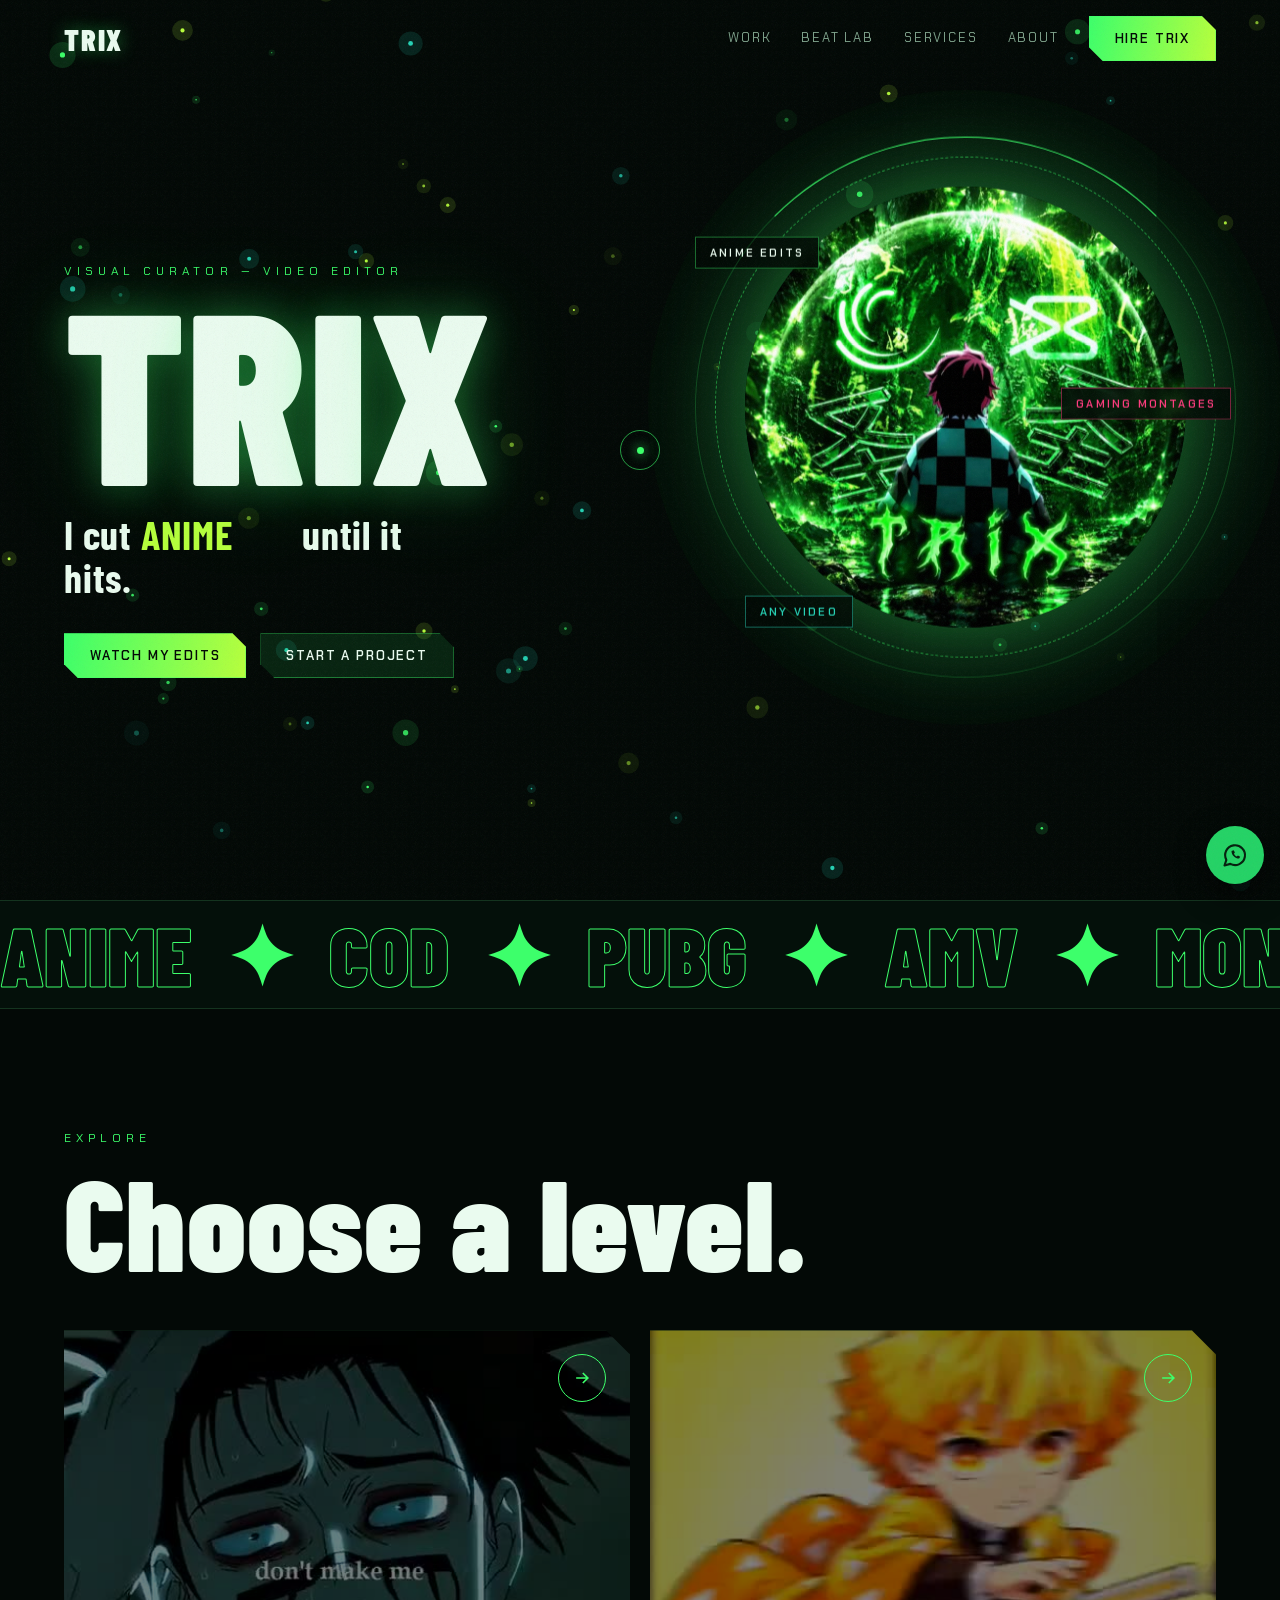
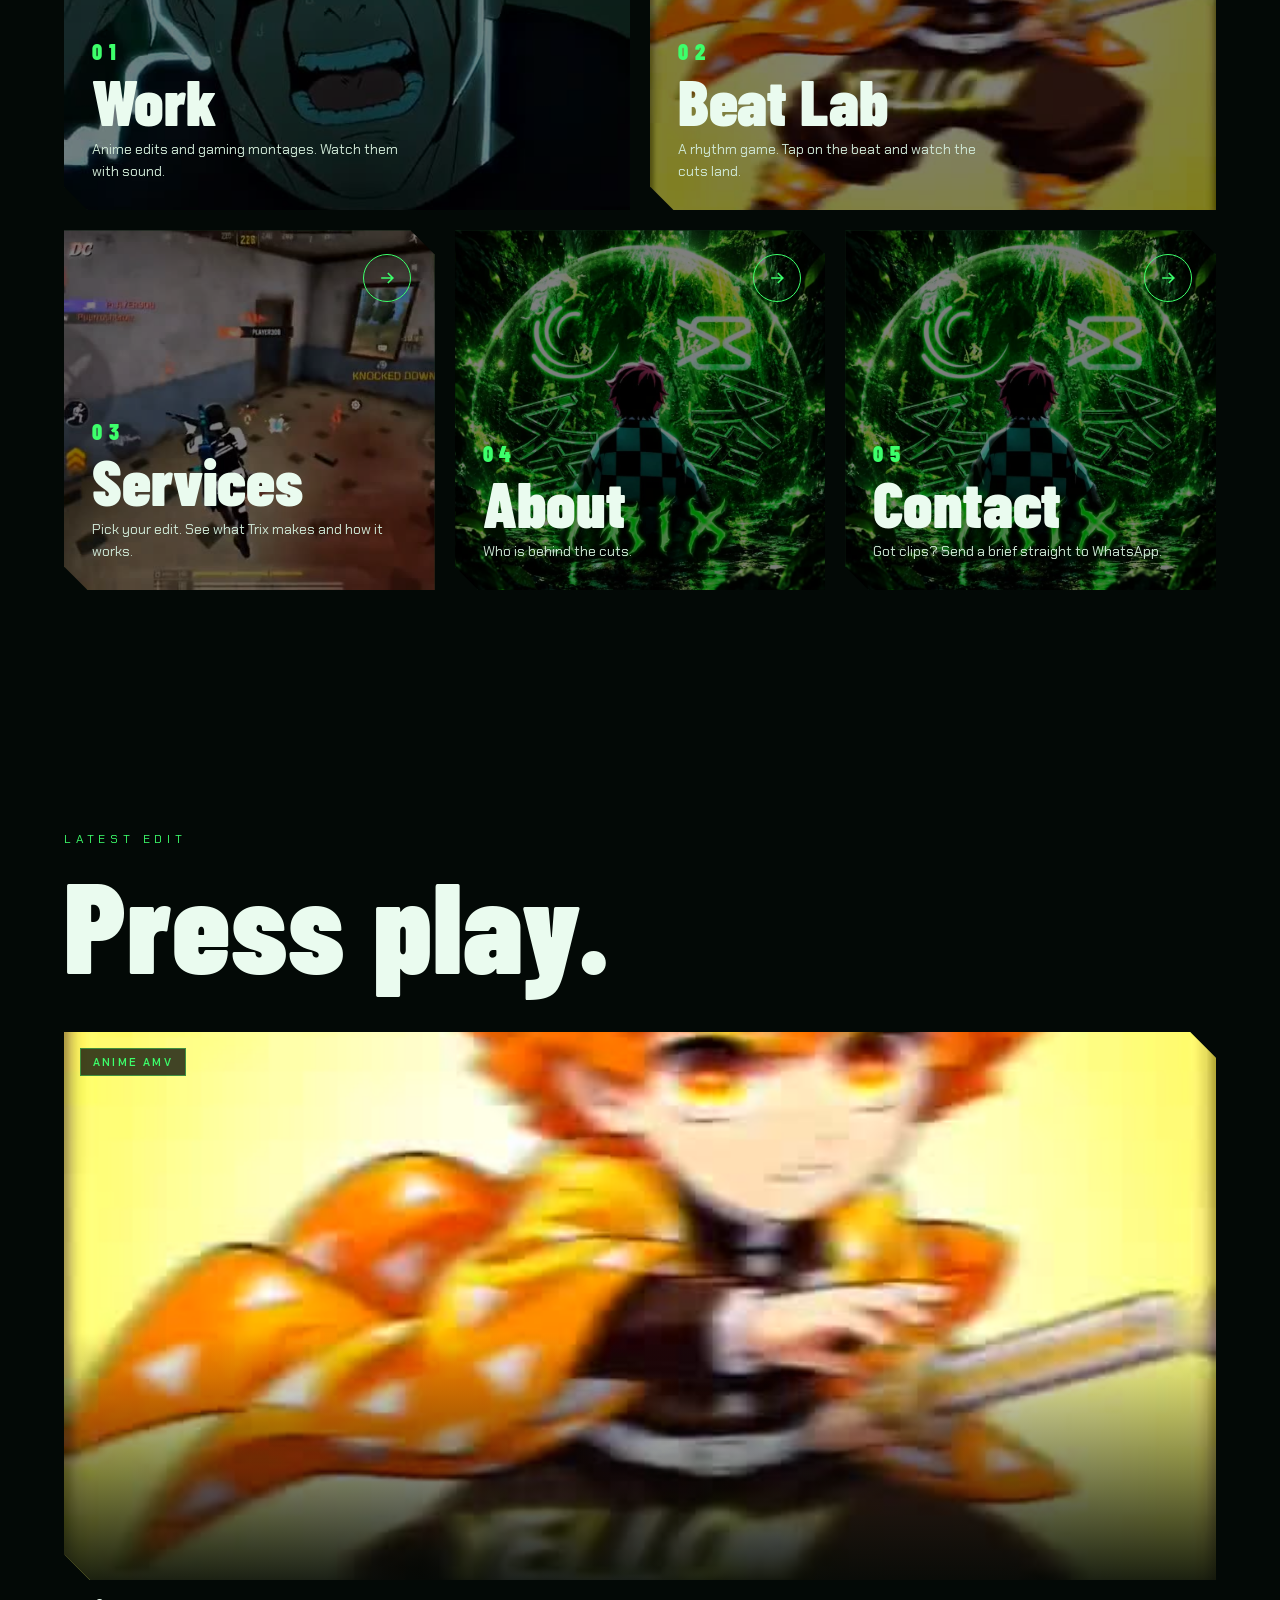
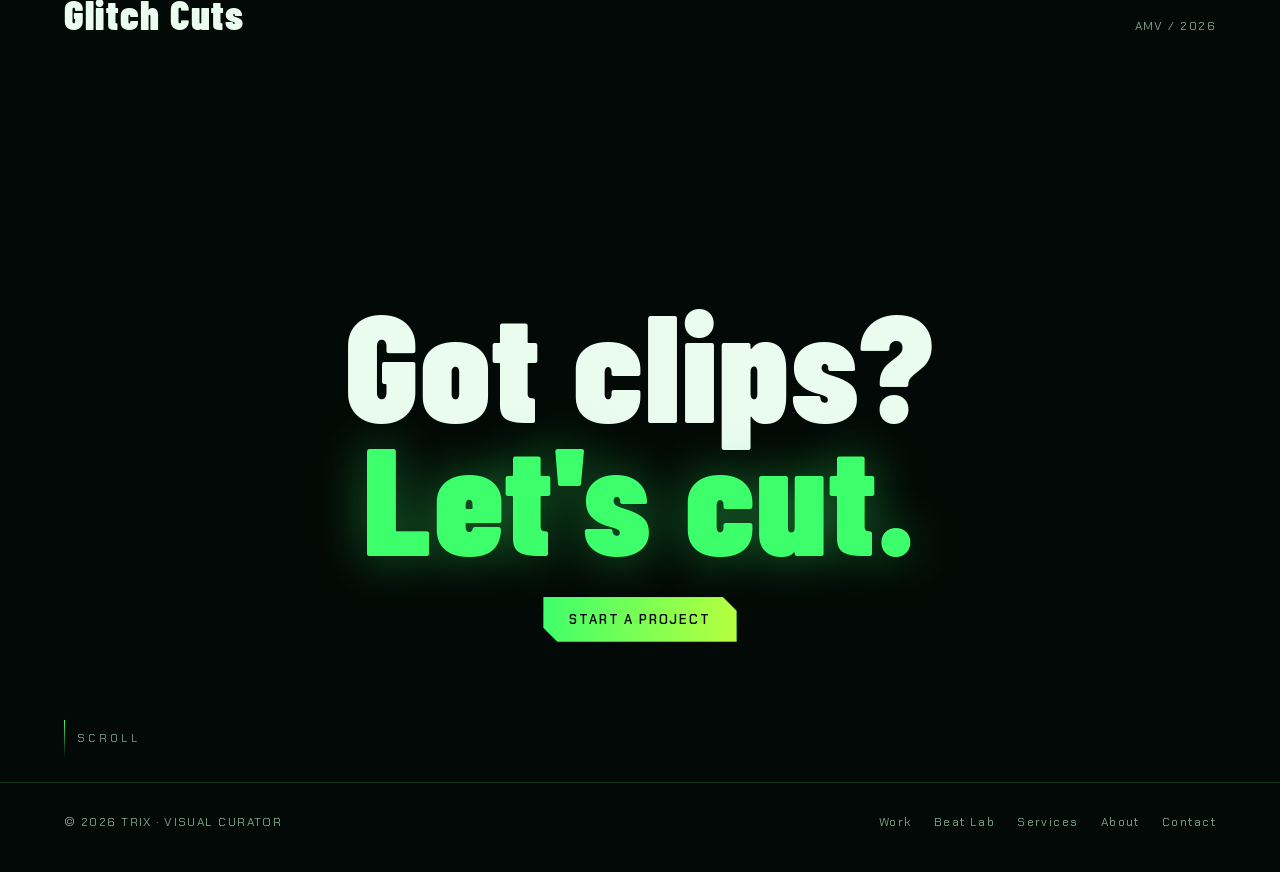
==== commit 0e2402ca: "Add files via upload" ====
--- a/index.html
+++ b/index.html
@@ -8,10 +8,10 @@
 <main><header class="hero" id="top"><div class="hl"><p class="eb">VISUAL CURATOR — VIDEO EDITOR</p><h1 aria-label="Trix"><span>T</span><span>R</span><span>I</span><span>X</span></h1>
 <p class="tag">I cut <span class="rot"><span><i>ANIME</i><i>COD</i><i>PUBG</i><i>AMVs</i><i>ANYTHING</i><i>ANIME</i></span></span> until it hits.</p>
 <div class="cta"><a class="btn fill" href="work.html">Watch my edits</a><a class="btn" href="contact.html">Start a project</a></div></div>
-<div class="portal" id="portal"><div class="tilt" id="tilt"><img id="hp" src="assets/pic.jpg" alt="Trix artwork: anime character facing a glowing green orb"></div><span class="chip">ANIME EDITS</span><span class="chip">GAMING MONTAGES</span><span class="chip">ANY VIDEO</span></div><div class="cue">SCROLL</div></header>
+<div class="portal" id="portal"><div class="tilt" id="tilt"><img id="hp" src="pic.jpg" alt="Trix artwork: anime character facing a glowing green orb"></div><span class="chip">ANIME EDITS</span><span class="chip">GAMING MONTAGES</span><span class="chip">ANY VIDEO</span></div><div class="cue">SCROLL</div></header>
 <div class="mq" aria-hidden="true"><div class="mqt"><span>ANIME <b>✦</b> COD <b>✦</b> PUBG <b>✦</b> AMV <b>✦</b> MONTAGES <b>✦</b> YOUTUBE <b>✦</b> ANY VIDEO <b>✦</b> </span><span>ANIME <b>✦</b> COD <b>✦</b> PUBG <b>✦</b> AMV <b>✦</b> MONTAGES <b>✦</b> YOUTUBE <b>✦</b> ANY VIDEO <b>✦</b> </span></div></div>
-<section><p class="lab rv">EXPLORE</p><h2 class="rv sc">Choose a level.</h2><div class="tiles"><a class="tile w rv" href="work.html" style="--i:0"><div class="bi" style="background-image:url(assets/p1.jpg)"></div><span class="ar"><svg width="20" height="20" viewBox="0 0 24 24" fill="none" stroke="currentColor" stroke-width="2"><path d="M5 12h14M13 6l6 6-6 6"/></svg></span><b>01</b><h3>Work</h3><p>Anime edits and gaming montages. Watch them with sound.</p></a><a class="tile w rv" href="beat-lab.html" style="--i:1"><div class="bi" style="background-image:url(assets/p2.jpg)"></div><span class="ar"><svg width="20" height="20" viewBox="0 0 24 24" fill="none" stroke="currentColor" stroke-width="2"><path d="M5 12h14M13 6l6 6-6 6"/></svg></span><b>02</b><h3>Beat Lab</h3><p>A rhythm game. Tap on the beat and watch the cuts land.</p></a><a class="tile  rv" href="services.html" style="--i:2"><div class="bi" style="background-image:url(assets/p3.jpg)"></div><span class="ar"><svg width="20" height="20" viewBox="0 0 24 24" fill="none" stroke="currentColor" stroke-width="2"><path d="M5 12h14M13 6l6 6-6 6"/></svg></span><b>03</b><h3>Services</h3><p>Pick your edit. See what Trix makes and how it works.</p></a><a class="tile  rv" href="about.html" style="--i:0"><div class="bi" style="background-image:url(assets/pic.jpg)"></div><span class="ar"><svg width="20" height="20" viewBox="0 0 24 24" fill="none" stroke="currentColor" stroke-width="2"><path d="M5 12h14M13 6l6 6-6 6"/></svg></span><b>04</b><h3>About</h3><p>Who is behind the cuts.</p></a><a class="tile  rv" href="contact.html" style="--i:1"><div class="bi" style="background-image:url(assets/pic.jpg)"></div><span class="ar"><svg width="20" height="20" viewBox="0 0 24 24" fill="none" stroke="currentColor" stroke-width="2"><path d="M5 12h14M13 6l6 6-6 6"/></svg></span><b>05</b><h3>Contact</h3><p>Got clips? Send a brief straight to WhatsApp.</p></a></div></section>
-<section><p class="lab rv">LATEST EDIT</p><h2 class="rv sc">Press play.</h2><div class="wg"><a class="m m1 rv" href="#" data-c="anime" data-t="Anime AMV · Glitch Cuts"  style="grid-column:span 12"><div class="fr" style="--ar:2.1"><video muted loop playsinline preload="metadata" poster="assets/p2.jpg" src="assets/v2.mp4"></video><span class="tg">ANIME AMV</span><span class="pl"><svg width="18" height="18" viewBox="0 0 24 24" fill="currentColor"><path d="M7 4l13 8-13 8z"/></svg></span><i class="pg"></i></div><div class="mt"><h3>Glitch Cuts</h3><span>AMV / 2026</span></div></a></div></section>
+<section><p class="lab rv">EXPLORE</p><h2 class="rv sc">Choose a level.</h2><div class="tiles"><a class="tile w rv" href="work.html" style="--i:0"><div class="bi" style="background-image:url(p1.jpg)"></div><span class="ar"><svg width="20" height="20" viewBox="0 0 24 24" fill="none" stroke="currentColor" stroke-width="2"><path d="M5 12h14M13 6l6 6-6 6"/></svg></span><b>01</b><h3>Work</h3><p>Anime edits and gaming montages. Watch them with sound.</p></a><a class="tile w rv" href="beat-lab.html" style="--i:1"><div class="bi" style="background-image:url(p2.jpg)"></div><span class="ar"><svg width="20" height="20" viewBox="0 0 24 24" fill="none" stroke="currentColor" stroke-width="2"><path d="M5 12h14M13 6l6 6-6 6"/></svg></span><b>02</b><h3>Beat Lab</h3><p>A rhythm game. Tap on the beat and watch the cuts land.</p></a><a class="tile  rv" href="services.html" style="--i:2"><div class="bi" style="background-image:url(p3.jpg)"></div><span class="ar"><svg width="20" height="20" viewBox="0 0 24 24" fill="none" stroke="currentColor" stroke-width="2"><path d="M5 12h14M13 6l6 6-6 6"/></svg></span><b>03</b><h3>Services</h3><p>Pick your edit. See what Trix makes and how it works.</p></a><a class="tile  rv" href="about.html" style="--i:0"><div class="bi" style="background-image:url(pic.jpg)"></div><span class="ar"><svg width="20" height="20" viewBox="0 0 24 24" fill="none" stroke="currentColor" stroke-width="2"><path d="M5 12h14M13 6l6 6-6 6"/></svg></span><b>04</b><h3>About</h3><p>Who is behind the cuts.</p></a><a class="tile  rv" href="contact.html" style="--i:1"><div class="bi" style="background-image:url(pic.jpg)"></div><span class="ar"><svg width="20" height="20" viewBox="0 0 24 24" fill="none" stroke="currentColor" stroke-width="2"><path d="M5 12h14M13 6l6 6-6 6"/></svg></span><b>05</b><h3>Contact</h3><p>Got clips? Send a brief straight to WhatsApp.</p></a></div></section>
+<section><p class="lab rv">LATEST EDIT</p><h2 class="rv sc">Press play.</h2><div class="wg"><a class="m m1 rv" href="#" data-c="anime" data-t="Anime AMV · Glitch Cuts"  style="grid-column:span 12"><div class="fr" style="--ar:2.1"><video muted loop playsinline preload="metadata" poster="p2.jpg" src="v2.mp4"></video><span class="tg">ANIME AMV</span><span class="pl"><svg width="18" height="18" viewBox="0 0 24 24" fill="currentColor"><path d="M7 4l13 8-13 8z"/></svg></span><i class="pg"></i></div><div class="mt"><h3>Glitch Cuts</h3><span>AMV / 2026</span></div></a></div></section>
 <section class="band"><h2 class="rv">Got clips?<br><em>Let's cut.</em></h2><a class="btn fill rv" href="contact.html">Start a project</a></section></main>
 <footer><span>© 2026 TRIX · VISUAL CURATOR</span><div class="fl2"><a href="work.html">Work</a><a href="beat-lab.html">Beat Lab</a><a href="services.html">Services</a><a href="about.html">About</a><a href="contact.html">Contact</a></div></footer>
 <a class="wa" href="https://wa.me/2347075832308?text=Hi%20Trix%2C%20I%20have%20a%20project%20for%20you." target="_blank" rel="noopener" aria-label="Message Trix on WhatsApp"><svg viewBox="0 0 24 24" fill="none" stroke="currentColor" stroke-width="1.8" stroke-linecap="round" stroke-linejoin="round" aria-hidden="true"><path d="M3 21l1.6-4.8A8.5 8.5 0 1 1 8 19.6z"/><path d="M9 8.5c0 3.5 3 6.5 6.5 6.5l1-1.5-2-1-1 .8c-1-.4-2-1.4-2.4-2.4l.8-1-1-2z" fill="currentColor" stroke="none"/></svg></a>
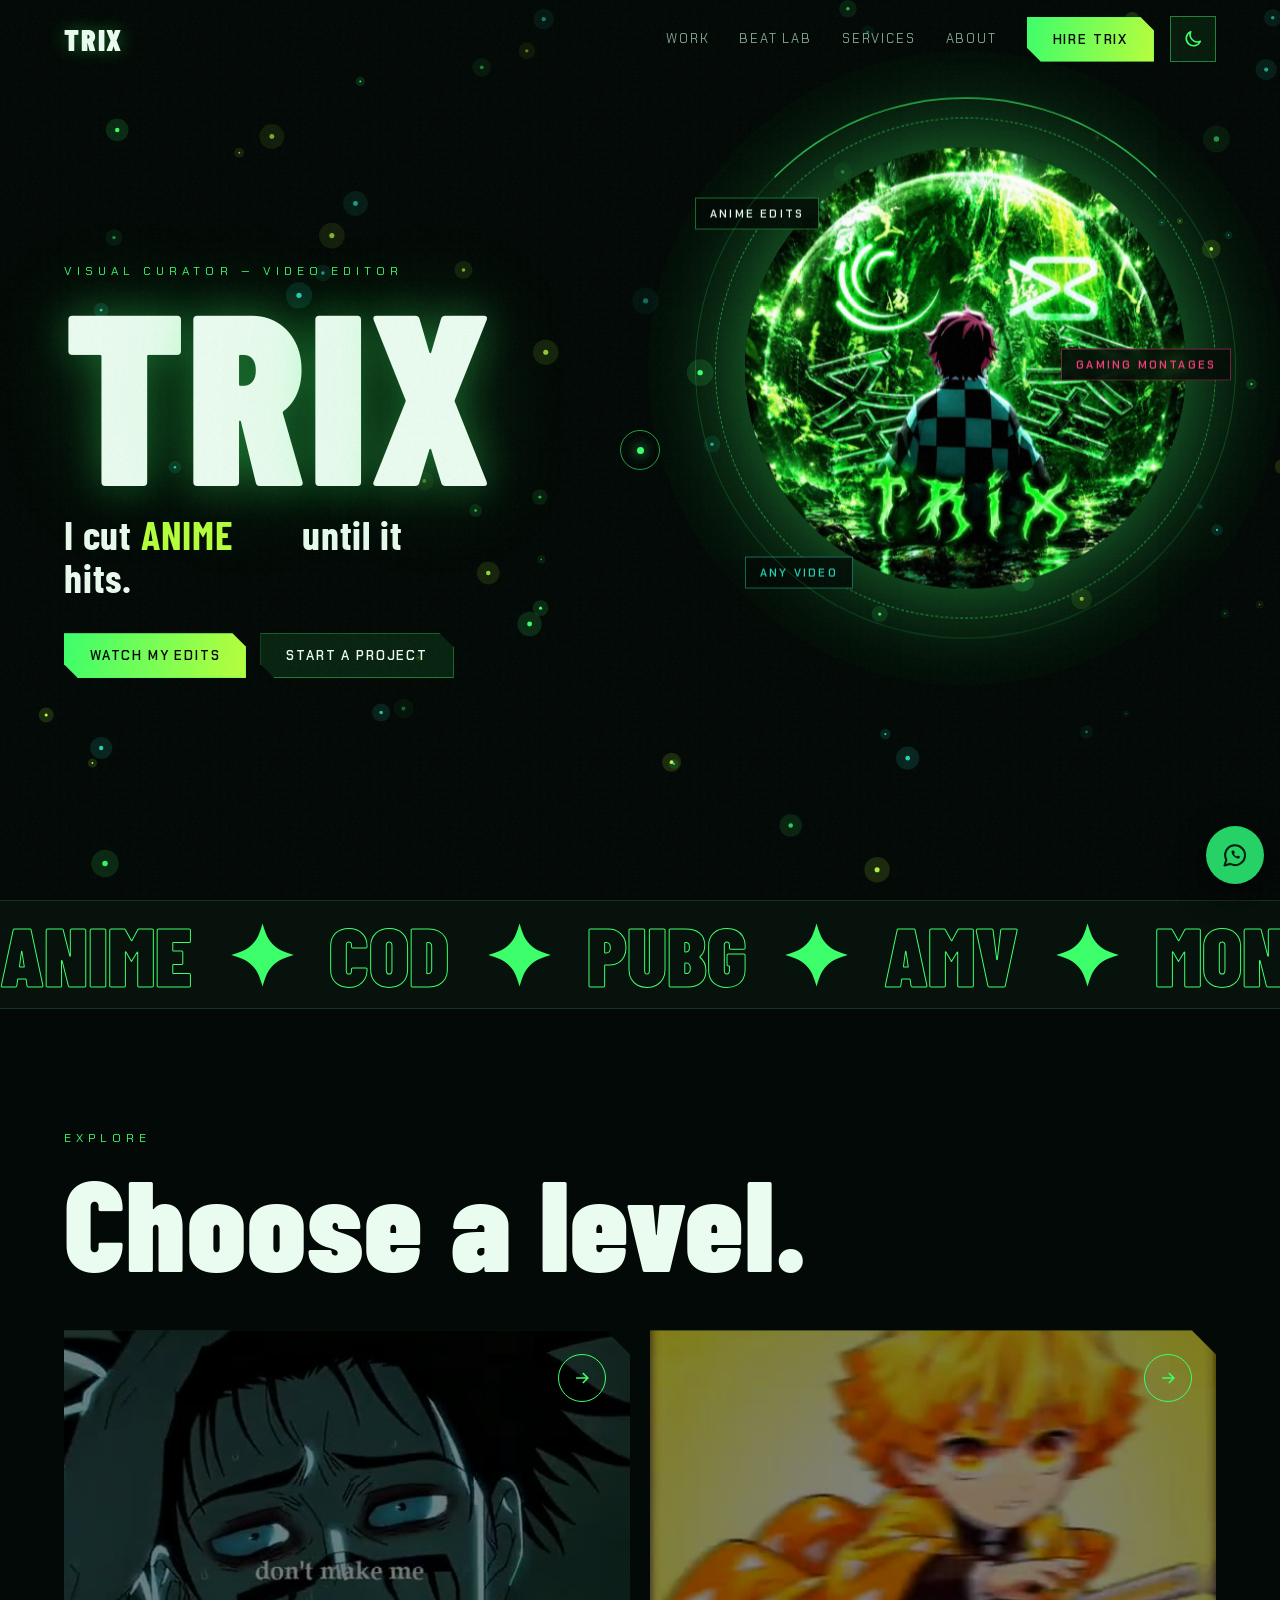
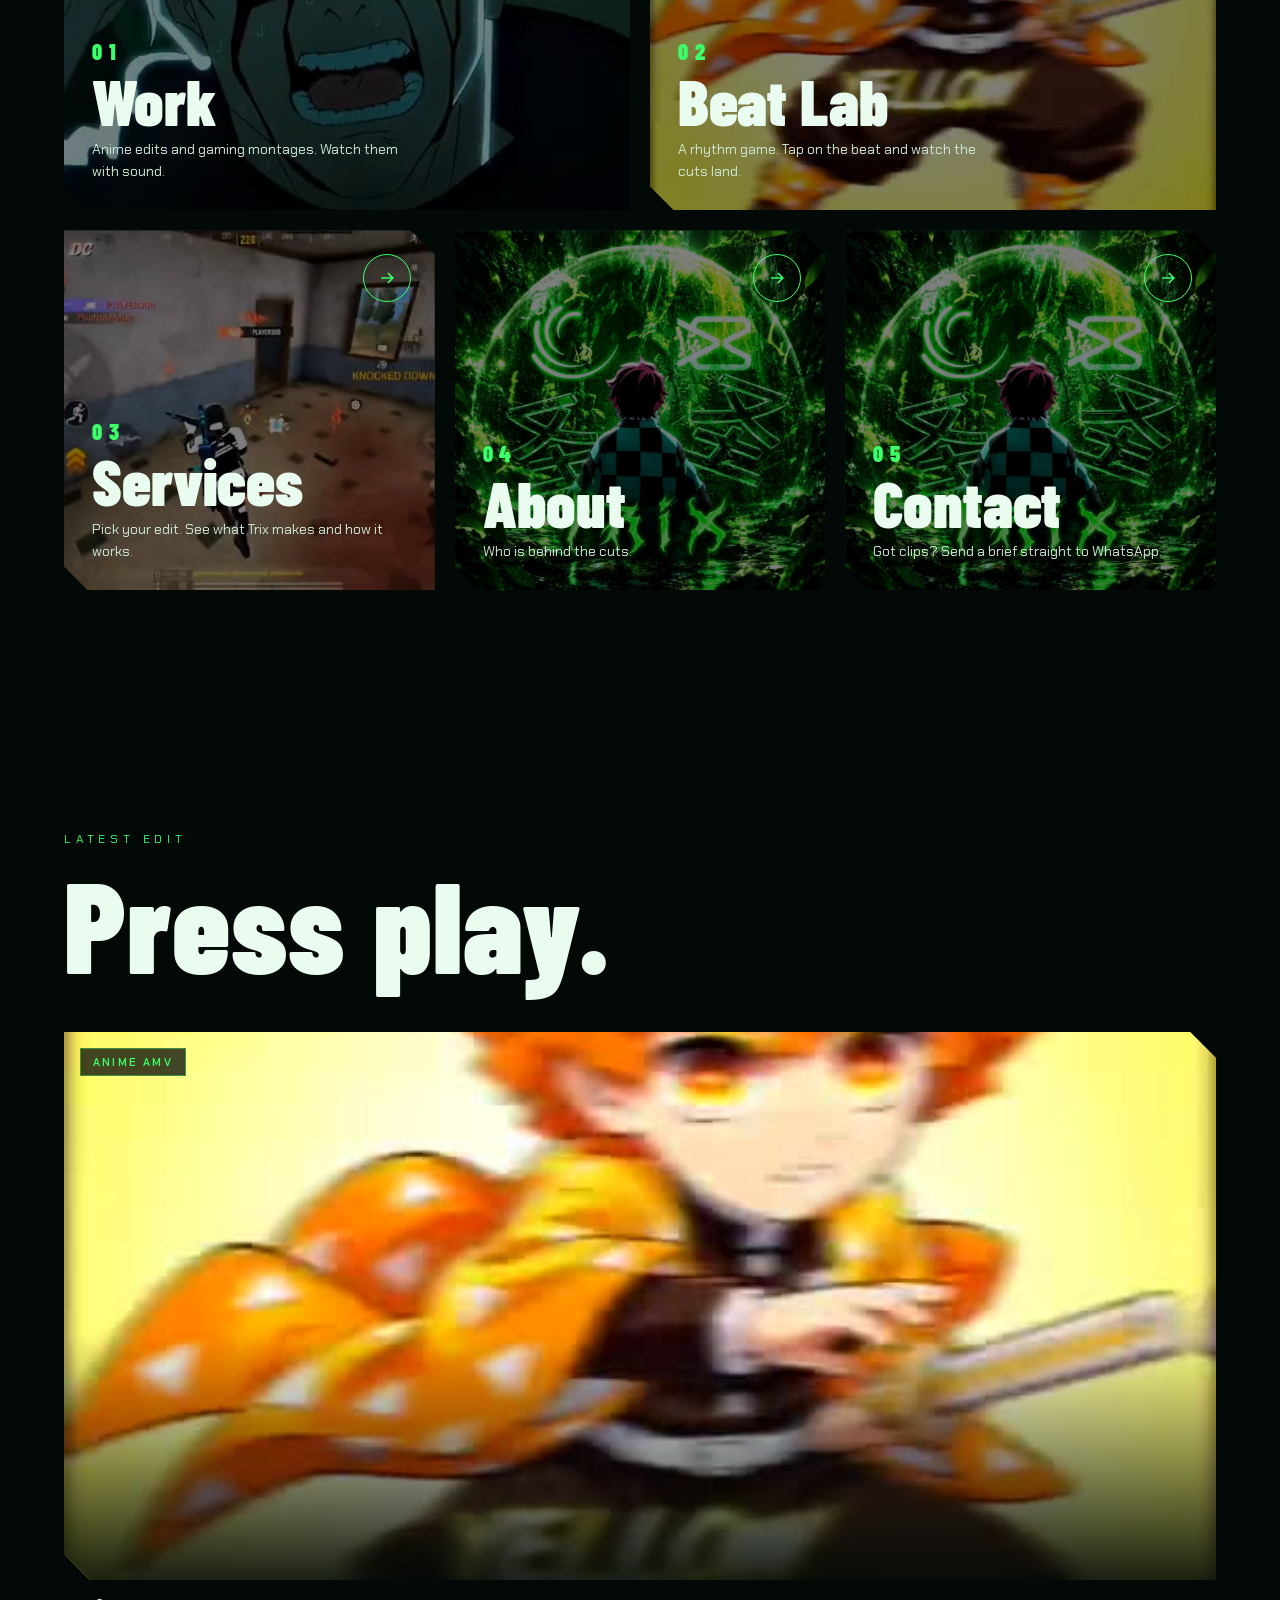
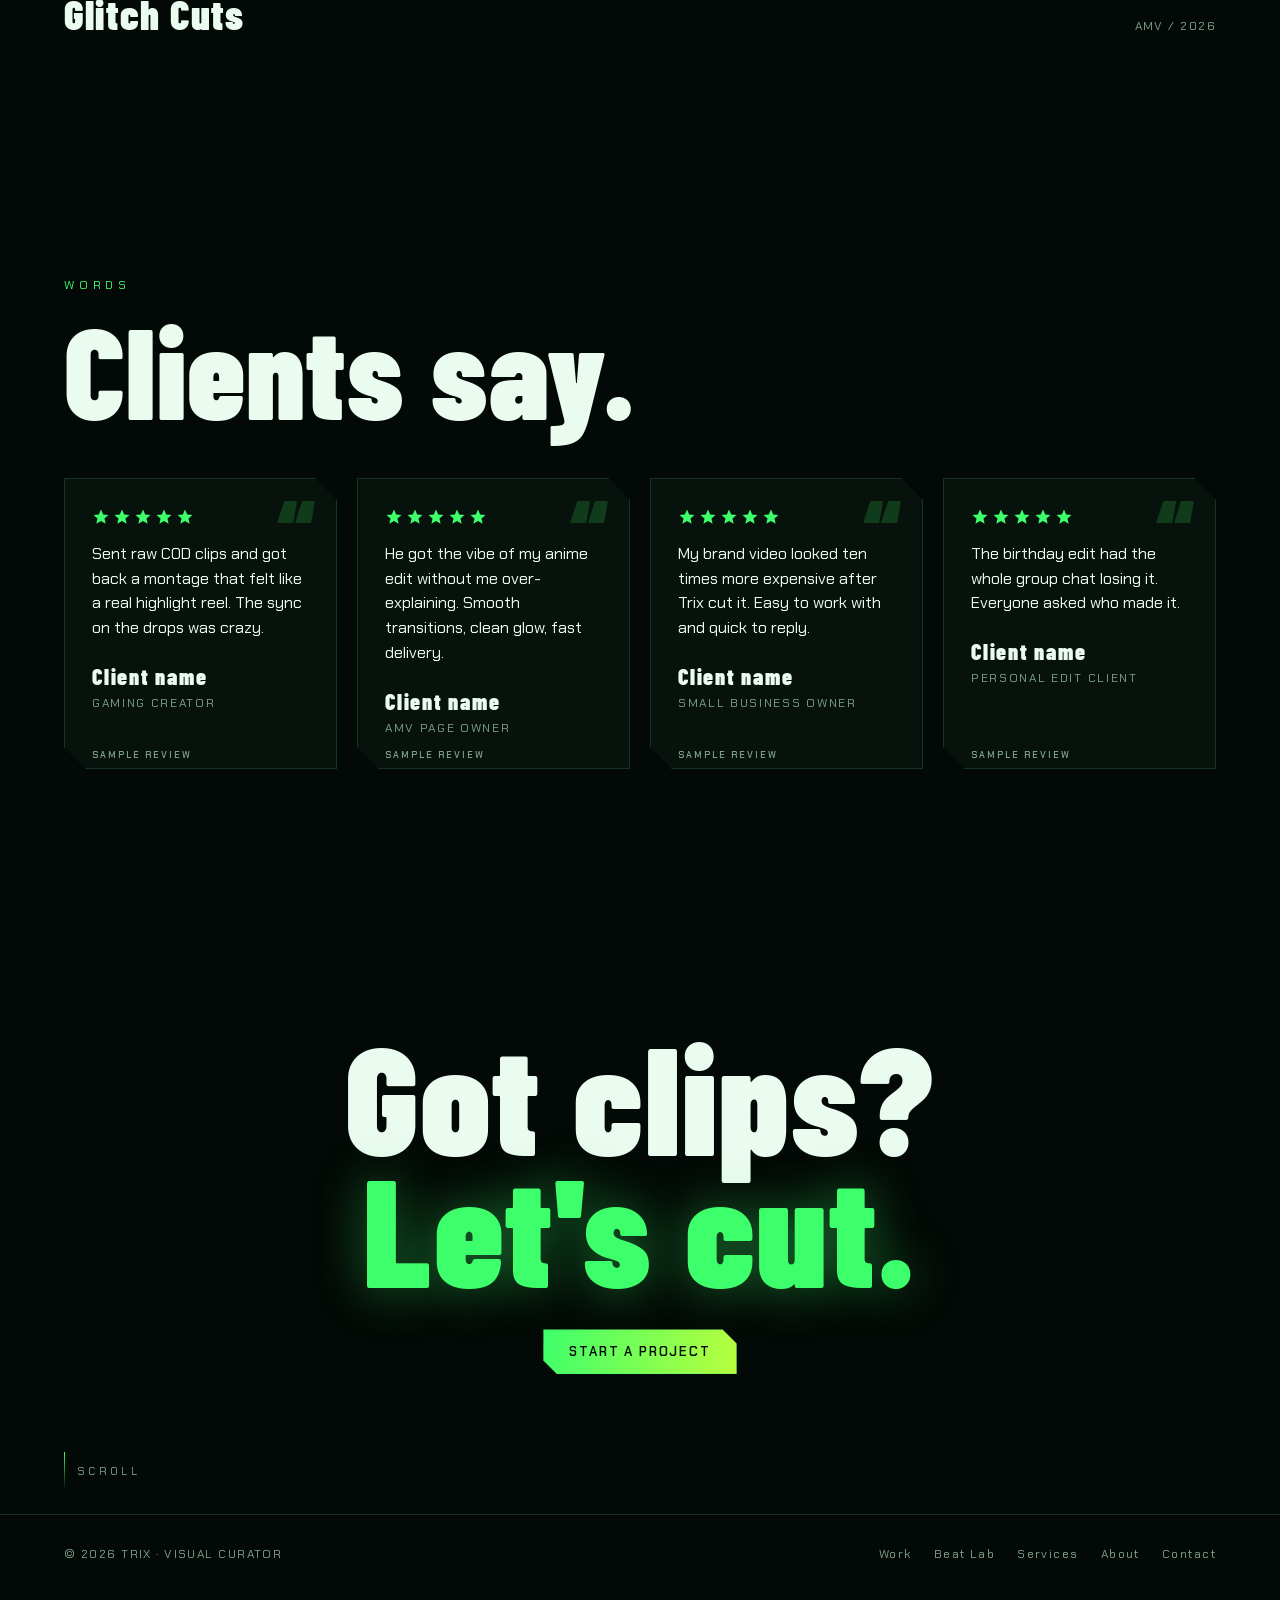
==== commit 5b23d520: "Add files via upload" ====
--- a/index.html
+++ b/index.html
@@ -1,9 +1,9 @@
 <!DOCTYPE html>
-<html lang="en"><head><meta charset="utf-8"><meta name="viewport" content="width=device-width, initial-scale=1, viewport-fit=cover"><title>TRIX — Visual Curator | Anime, Gaming and Video Editor</title><meta name="description" content="Trix is a visual curator and video editor. Anime edits, COD and PUBG montages, YouTube, shorts and more."><meta name="theme-color" content="#030906"><link rel="preconnect" href="https://fonts.googleapis.com"><link href="https://fonts.googleapis.com/css2?family=Barlow+Condensed:wght@700;800;900&family=Chakra+Petch:wght@400;500;600&display=swap" rel="stylesheet"><link rel="stylesheet" href="style.css"><noscript><style>.tr,.pre{display:none!important}.rv,.hl>*{opacity:1!important;transform:none!important;filter:none!important}</style></noscript></head><body>
+<html lang="en"><head><meta charset="utf-8"><meta name="viewport" content="width=device-width, initial-scale=1, viewport-fit=cover"><title>TRIX — Visual Curator | Anime, Gaming and Video Editor</title><meta name="description" content="Trix is a visual curator and video editor. Anime edits, COD and PUBG montages, YouTube, shorts and more."><meta name="theme-color" content="#030906"><script>(function(){try{var t=localStorage.getItem("trixTheme");if(t)document.documentElement.setAttribute("data-theme",t)}catch(e){}})()</script><link rel="icon" type="image/png" href="favicon.png"><link rel="apple-touch-icon" href="favicon.png"><meta property="og:type" content="website"><meta property="og:site_name" content="TRIX"><meta property="og:title" content="TRIX — Visual Curator | Anime, Gaming and Video Editor"><meta property="og:description" content="Trix is a visual curator and video editor. Anime edits, COD and PUBG montages, YouTube, shorts and more."><meta property="og:image" content="og.jpg"><meta property="og:image:width" content="1200"><meta property="og:image:height" content="630"><meta name="twitter:card" content="summary_large_image"><meta name="twitter:title" content="TRIX — Visual Curator | Anime, Gaming and Video Editor"><meta name="twitter:description" content="Trix is a visual curator and video editor. Anime edits, COD and PUBG montages, YouTube, shorts and more."><meta name="twitter:image" content="og.jpg"><link rel="preconnect" href="https://fonts.googleapis.com"><link href="https://fonts.googleapis.com/css2?family=Barlow+Condensed:wght@700;800;900&family=Chakra+Petch:wght@400;500;600&display=swap" rel="stylesheet"><link rel="stylesheet" href="style.css"><noscript><style>.tr,.pre{display:none!important}.rv,.hl>*{opacity:1!important;transform:none!important;filter:none!important}</style></noscript></head><body>
 <canvas id="fx" aria-hidden="true"></canvas><div class="grain" aria-hidden="true"></div><div class="bar" id="bar"></div><div class="cd" id="cd"></div><div class="cr" id="cr"></div>
 <div class="tr show arr" id="tr"></div>
 <div class="pre" id="pre"><div id="pt">TRIX<small>LOADING EDITS</small></div></div>
-<nav id="nav"><a class="logo" href="index.html">TRIX</a><div class="links"><a href="work.html">Work</a><a href="beat-lab.html">Beat Lab</a><a href="services.html">Services</a><a href="about.html">About</a><a class="btn fill" href="contact.html">Hire Trix</a></div><button class="burger" id="bg" aria-label="Menu"><i></i><i></i></button></nav>
+<nav id="nav"><a class="logo" href="index.html">TRIX</a><div class="links"><a href="work.html">Work</a><a href="beat-lab.html">Beat Lab</a><a href="services.html">Services</a><a href="about.html">About</a><a class="btn fill" href="contact.html">Hire Trix</a></div><div class="nr"><button class="thm" id="tt" aria-label="Switch between dark mode and light mode" aria-pressed="false"><svg class="moon" viewBox="0 0 24 24" fill="none" stroke="currentColor" stroke-width="1.8" stroke-linecap="round" stroke-linejoin="round"><path d="M20 14.5A8 8 0 0 1 9.5 4a8 8 0 1 0 10.5 10.5z"/></svg><svg class="sun" viewBox="0 0 24 24" fill="none" stroke="currentColor" stroke-width="1.8" stroke-linecap="round"><circle cx="12" cy="12" r="4"/><path d="M12 2v2M12 20v2M4.9 4.9l1.4 1.4M17.7 17.7l1.4 1.4M2 12h2M20 12h2M4.9 19.1l1.4-1.4M17.7 6.3l1.4-1.4"/></svg></button><button class="burger" id="bg" aria-label="Menu"><i></i><i></i></button></div></nav>
 <div class="mm" id="mm"><a href="work.html">Work<small>01</small></a><a href="beat-lab.html">Beat Lab<small>02</small></a><a href="services.html">Services<small>03</small></a><a href="about.html">About<small>04</small></a><a href="contact.html">Contact<small>05</small></a></div>
 <main><header class="hero" id="top"><div class="hl"><p class="eb">VISUAL CURATOR — VIDEO EDITOR</p><h1 aria-label="Trix"><span>T</span><span>R</span><span>I</span><span>X</span></h1>
 <p class="tag">I cut <span class="rot"><span><i>ANIME</i><i>COD</i><i>PUBG</i><i>AMVs</i><i>ANYTHING</i><i>ANIME</i></span></span> until it hits.</p>
@@ -12,7 +12,7 @@
 <div class="mq" aria-hidden="true"><div class="mqt"><span>ANIME <b>✦</b> COD <b>✦</b> PUBG <b>✦</b> AMV <b>✦</b> MONTAGES <b>✦</b> YOUTUBE <b>✦</b> ANY VIDEO <b>✦</b> </span><span>ANIME <b>✦</b> COD <b>✦</b> PUBG <b>✦</b> AMV <b>✦</b> MONTAGES <b>✦</b> YOUTUBE <b>✦</b> ANY VIDEO <b>✦</b> </span></div></div>
 <section><p class="lab rv">EXPLORE</p><h2 class="rv sc">Choose a level.</h2><div class="tiles"><a class="tile w rv" href="work.html" style="--i:0"><div class="bi" style="background-image:url(p1.jpg)"></div><span class="ar"><svg width="20" height="20" viewBox="0 0 24 24" fill="none" stroke="currentColor" stroke-width="2"><path d="M5 12h14M13 6l6 6-6 6"/></svg></span><b>01</b><h3>Work</h3><p>Anime edits and gaming montages. Watch them with sound.</p></a><a class="tile w rv" href="beat-lab.html" style="--i:1"><div class="bi" style="background-image:url(p2.jpg)"></div><span class="ar"><svg width="20" height="20" viewBox="0 0 24 24" fill="none" stroke="currentColor" stroke-width="2"><path d="M5 12h14M13 6l6 6-6 6"/></svg></span><b>02</b><h3>Beat Lab</h3><p>A rhythm game. Tap on the beat and watch the cuts land.</p></a><a class="tile  rv" href="services.html" style="--i:2"><div class="bi" style="background-image:url(p3.jpg)"></div><span class="ar"><svg width="20" height="20" viewBox="0 0 24 24" fill="none" stroke="currentColor" stroke-width="2"><path d="M5 12h14M13 6l6 6-6 6"/></svg></span><b>03</b><h3>Services</h3><p>Pick your edit. See what Trix makes and how it works.</p></a><a class="tile  rv" href="about.html" style="--i:0"><div class="bi" style="background-image:url(pic.jpg)"></div><span class="ar"><svg width="20" height="20" viewBox="0 0 24 24" fill="none" stroke="currentColor" stroke-width="2"><path d="M5 12h14M13 6l6 6-6 6"/></svg></span><b>04</b><h3>About</h3><p>Who is behind the cuts.</p></a><a class="tile  rv" href="contact.html" style="--i:1"><div class="bi" style="background-image:url(pic.jpg)"></div><span class="ar"><svg width="20" height="20" viewBox="0 0 24 24" fill="none" stroke="currentColor" stroke-width="2"><path d="M5 12h14M13 6l6 6-6 6"/></svg></span><b>05</b><h3>Contact</h3><p>Got clips? Send a brief straight to WhatsApp.</p></a></div></section>
 <section><p class="lab rv">LATEST EDIT</p><h2 class="rv sc">Press play.</h2><div class="wg"><a class="m m1 rv" href="#" data-c="anime" data-t="Anime AMV · Glitch Cuts"  style="grid-column:span 12"><div class="fr" style="--ar:2.1"><video muted loop playsinline preload="metadata" poster="p2.jpg" src="v2.mp4"></video><span class="tg">ANIME AMV</span><span class="pl"><svg width="18" height="18" viewBox="0 0 24 24" fill="currentColor"><path d="M7 4l13 8-13 8z"/></svg></span><i class="pg"></i></div><div class="mt"><h3>Glitch Cuts</h3><span>AMV / 2026</span></div></a></div></section>
-<section class="band"><h2 class="rv">Got clips?<br><em>Let's cut.</em></h2><a class="btn fill rv" href="contact.html">Start a project</a></section></main>
+<section><p class="lab rv">WORDS</p><h2 class="rv sc">Clients say.</h2><div class="rvs"><div class="rcard rv" style="--i:0"><div class="st5"><svg viewBox="0 0 24 24" fill="currentColor"><path d="M12 2l2.9 6.6 7.1.6-5.4 4.7 1.6 7-6.2-3.7-6.2 3.7 1.6-7L2 9.2l7.1-.6z"/></svg><svg viewBox="0 0 24 24" fill="currentColor"><path d="M12 2l2.9 6.6 7.1.6-5.4 4.7 1.6 7-6.2-3.7-6.2 3.7 1.6-7L2 9.2l7.1-.6z"/></svg><svg viewBox="0 0 24 24" fill="currentColor"><path d="M12 2l2.9 6.6 7.1.6-5.4 4.7 1.6 7-6.2-3.7-6.2 3.7 1.6-7L2 9.2l7.1-.6z"/></svg><svg viewBox="0 0 24 24" fill="currentColor"><path d="M12 2l2.9 6.6 7.1.6-5.4 4.7 1.6 7-6.2-3.7-6.2 3.7 1.6-7L2 9.2l7.1-.6z"/></svg><svg viewBox="0 0 24 24" fill="currentColor"><path d="M12 2l2.9 6.6 7.1.6-5.4 4.7 1.6 7-6.2-3.7-6.2 3.7 1.6-7L2 9.2l7.1-.6z"/></svg></div><q>Sent raw COD clips and got back a montage that felt like a real highlight reel. The sync on the drops was crazy.</q><b>Client name</b><small>GAMING CREATOR</small><span class="smp">SAMPLE REVIEW</span></div><div class="rcard rv" style="--i:1"><div class="st5"><svg viewBox="0 0 24 24" fill="currentColor"><path d="M12 2l2.9 6.6 7.1.6-5.4 4.7 1.6 7-6.2-3.7-6.2 3.7 1.6-7L2 9.2l7.1-.6z"/></svg><svg viewBox="0 0 24 24" fill="currentColor"><path d="M12 2l2.9 6.6 7.1.6-5.4 4.7 1.6 7-6.2-3.7-6.2 3.7 1.6-7L2 9.2l7.1-.6z"/></svg><svg viewBox="0 0 24 24" fill="currentColor"><path d="M12 2l2.9 6.6 7.1.6-5.4 4.7 1.6 7-6.2-3.7-6.2 3.7 1.6-7L2 9.2l7.1-.6z"/></svg><svg viewBox="0 0 24 24" fill="currentColor"><path d="M12 2l2.9 6.6 7.1.6-5.4 4.7 1.6 7-6.2-3.7-6.2 3.7 1.6-7L2 9.2l7.1-.6z"/></svg><svg viewBox="0 0 24 24" fill="currentColor"><path d="M12 2l2.9 6.6 7.1.6-5.4 4.7 1.6 7-6.2-3.7-6.2 3.7 1.6-7L2 9.2l7.1-.6z"/></svg></div><q>He got the vibe of my anime edit without me over-explaining. Smooth transitions, clean glow, fast delivery.</q><b>Client name</b><small>AMV PAGE OWNER</small><span class="smp">SAMPLE REVIEW</span></div><div class="rcard rv" style="--i:2"><div class="st5"><svg viewBox="0 0 24 24" fill="currentColor"><path d="M12 2l2.9 6.6 7.1.6-5.4 4.7 1.6 7-6.2-3.7-6.2 3.7 1.6-7L2 9.2l7.1-.6z"/></svg><svg viewBox="0 0 24 24" fill="currentColor"><path d="M12 2l2.9 6.6 7.1.6-5.4 4.7 1.6 7-6.2-3.7-6.2 3.7 1.6-7L2 9.2l7.1-.6z"/></svg><svg viewBox="0 0 24 24" fill="currentColor"><path d="M12 2l2.9 6.6 7.1.6-5.4 4.7 1.6 7-6.2-3.7-6.2 3.7 1.6-7L2 9.2l7.1-.6z"/></svg><svg viewBox="0 0 24 24" fill="currentColor"><path d="M12 2l2.9 6.6 7.1.6-5.4 4.7 1.6 7-6.2-3.7-6.2 3.7 1.6-7L2 9.2l7.1-.6z"/></svg><svg viewBox="0 0 24 24" fill="currentColor"><path d="M12 2l2.9 6.6 7.1.6-5.4 4.7 1.6 7-6.2-3.7-6.2 3.7 1.6-7L2 9.2l7.1-.6z"/></svg></div><q>My brand video looked ten times more expensive after Trix cut it. Easy to work with and quick to reply.</q><b>Client name</b><small>SMALL BUSINESS OWNER</small><span class="smp">SAMPLE REVIEW</span></div><div class="rcard rv" style="--i:3"><div class="st5"><svg viewBox="0 0 24 24" fill="currentColor"><path d="M12 2l2.9 6.6 7.1.6-5.4 4.7 1.6 7-6.2-3.7-6.2 3.7 1.6-7L2 9.2l7.1-.6z"/></svg><svg viewBox="0 0 24 24" fill="currentColor"><path d="M12 2l2.9 6.6 7.1.6-5.4 4.7 1.6 7-6.2-3.7-6.2 3.7 1.6-7L2 9.2l7.1-.6z"/></svg><svg viewBox="0 0 24 24" fill="currentColor"><path d="M12 2l2.9 6.6 7.1.6-5.4 4.7 1.6 7-6.2-3.7-6.2 3.7 1.6-7L2 9.2l7.1-.6z"/></svg><svg viewBox="0 0 24 24" fill="currentColor"><path d="M12 2l2.9 6.6 7.1.6-5.4 4.7 1.6 7-6.2-3.7-6.2 3.7 1.6-7L2 9.2l7.1-.6z"/></svg><svg viewBox="0 0 24 24" fill="currentColor"><path d="M12 2l2.9 6.6 7.1.6-5.4 4.7 1.6 7-6.2-3.7-6.2 3.7 1.6-7L2 9.2l7.1-.6z"/></svg></div><q>The birthday edit had the whole group chat losing it. Everyone asked who made it.</q><b>Client name</b><small>PERSONAL EDIT CLIENT</small><span class="smp">SAMPLE REVIEW</span></div></div></section><section class="band"><h2 class="rv">Got clips?<br><em>Let's cut.</em></h2><a class="btn fill rv" href="contact.html">Start a project</a></section></main>
 <footer><span>© 2026 TRIX · VISUAL CURATOR</span><div class="fl2"><a href="work.html">Work</a><a href="beat-lab.html">Beat Lab</a><a href="services.html">Services</a><a href="about.html">About</a><a href="contact.html">Contact</a></div></footer>
 <a class="wa" href="https://wa.me/2347075832308?text=Hi%20Trix%2C%20I%20have%20a%20project%20for%20you." target="_blank" rel="noopener" aria-label="Message Trix on WhatsApp"><svg viewBox="0 0 24 24" fill="none" stroke="currentColor" stroke-width="1.8" stroke-linecap="round" stroke-linejoin="round" aria-hidden="true"><path d="M3 21l1.6-4.8A8.5 8.5 0 1 1 8 19.6z"/><path d="M9 8.5c0 3.5 3 6.5 6.5 6.5l1-1.5-2-1-1 .8c-1-.4-2-1.4-2.4-2.4l.8-1-1-2z" fill="currentColor" stroke="none"/></svg></a>
 <div class="lb" id="lb"><button id="lbx" aria-label="Close">×</button><video id="lbv" loop playsinline controls></video><p id="lbt">SOUND ON · TAP VIDEO CONTROLS TO PAUSE</p></div>
--- a/style.css
+++ b/style.css
@@ -1,7 +1,36 @@
 
-:root{--bg:#030906;--panel:#07120c;--line:#14341f;--g:#3dff6b;--lime:#b8ff3d;--teal:#27d3b6;--pink:#ff3d7f;--w:#eafbef;--mute:#7fa38c;
+:root{--bg:#030906;--panel:#07120c;--line:#14341f;--g:#3dff6b;--lime:#b8ff3d;--teal:#27d3b6;--pink:#ff3d7f;--w:#eafbef;--mute:#7fa38c;--on:#030906;--gr:61 255 107;--bgr:3 9 6;--pr:5 16 10;
 --d:'Barlow Condensed','Arial Narrow',Impact,sans-serif;--b:'Chakra Petch',system-ui,sans-serif;--e:cubic-bezier(.2,.8,.2,1);
 box-sizing:border-box;padding-top:env(safe-area-inset-top,0px);padding-bottom:env(safe-area-inset-bottom,0px);color-scheme:dark}
+[data-theme=light]{--bg:#f2f7f1;--panel:#ffffff;--line:#c9dccd;--g:#077a2b;--lime:#2f8a00;--teal:#067a69;--pink:#d61f58;--w:#06130b;--mute:#44604f;--on:#ffffff;--gr:7 122 43;--bgr:242 247 241;--pr:255 255 255;color-scheme:light}
+.fr,.tile,.stage,.lb,.tr{--g:#3dff6b;--lime:#b8ff3d;--gr:61 255 107;--bgr:3 9 6;--w:#eafbef;--mute:#8fb39c;--on:#030906}
+.fr::after{background:linear-gradient(180deg,transparent 55%,#030906e6)}
+.tile h3,.tile p{color:#eafbef}.tile b{color:#3dff6b}
+[data-theme=light] .grain{opacity:.035}
+[data-theme=light] h1,[data-theme=light] .ph h1{text-shadow:0 0 40px rgb(var(--gr)/.22)}
+[data-theme=light] .portal img,[data-theme=light] .av img{box-shadow:0 0 70px rgb(var(--gr)/.35),0 20px 60px #0a2a1433}
+[data-theme=light] .btn:not(.fill){box-shadow:inset 0 0 0 1px rgb(var(--gr)/.55)}
+nav{justify-content:flex-start}.logo{margin-right:auto}.links{margin-right:16px}
+.nr{display:flex;gap:12px;align-items:center}
+.thm{width:46px;height:46px;border:1px solid rgb(var(--gr)/.45);background:rgb(var(--gr)/.08);color:var(--g);display:grid;place-items:center;position:relative;overflow:hidden;transition:background .3s,color .3s,transform .5s var(--e)}
+.thm:hover{background:var(--g);color:var(--on);transform:rotate(14deg)}
+.thm svg{width:22px;height:22px;grid-area:1/1;animation:pop .6s var(--e)}
+@keyframes pop{from{transform:rotate(-120deg) scale(.3);opacity:0}}
+.thm .sun{display:none}[data-theme=light] .thm .sun{display:block}[data-theme=light] .thm .moon{display:none}
+::view-transition-old(root),::view-transition-new(root){animation:none;mix-blend-mode:normal}
+::view-transition-new(root){animation:vt .9s cubic-bezier(.7,0,.2,1)}
+@keyframes vt{from{clip-path:circle(0 at var(--tx,50%) var(--ty,0))}to{clip-path:circle(160% at var(--tx,50%) var(--ty,0))}}
+html.tt *{transition:background-color .6s,color .6s,border-color .6s!important}
+.rvs{display:grid;grid-template-columns:repeat(auto-fit,minmax(250px,1fr));gap:20px}
+.rcard{position:relative;padding:30px 28px 30px;background:var(--panel);box-shadow:inset 0 0 0 1px var(--line);clip-path:polygon(0 0,calc(100% - 22px) 0,100% 22px,100% 100%,22px 100%,0 calc(100% - 22px));transition:transform .6s var(--e),box-shadow .4s}
+.rcard:hover{transform:translateY(-8px);box-shadow:inset 0 0 0 1px var(--g)}
+.rcard .st5{display:flex;gap:3px;color:var(--g);margin-bottom:16px}.rcard .st5 svg{width:18px;height:18px}
+.rcard q{display:block;quotes:none;font-size:16px;line-height:1.55;margin:0 0 22px}
+.rcard::before{content:"\201C";position:absolute;right:22px;top:6px;font:900 90px/1 var(--d);color:rgb(var(--gr)/.18)}
+.rcard b{display:block;font:900 22px var(--d);letter-spacing:.08em}.rcard small{color:var(--mute);font-size:12px;letter-spacing:.14em}
+.smp{position:absolute;left:28px;bottom:8px;font:600 9px var(--b);letter-spacing:.22em;color:var(--mute)}
+.wg.t .next.wide{grid-column:span 12;aspect-ratio:auto;min-height:150px;font-size:clamp(34px,5vw,64px)}
+
 *,*::before,*::after{box-sizing:inherit}
 html{scroll-behavior:smooth;scroll-padding-top:70px}
 html,body{margin:0;background:var(--bg);color:var(--w);font:400 16px/1.6 var(--b)}
@@ -23,8 +52,8 @@
 /* cursor */
 .cd,.cr{position:fixed;left:0;top:0;pointer-events:none;z-index:90;border-radius:50%}
 .cd{width:7px;height:7px;margin:-3.5px 0 0 -3.5px;background:var(--g);box-shadow:0 0 12px var(--g)}
-.cr{width:40px;height:40px;margin:-20px 0 0 -20px;border:1.5px solid #3dff6b99;display:grid;place-items:center;font:700 10px var(--b);letter-spacing:.14em;color:var(--bg);transition:width .35s var(--e),height .35s var(--e),margin .35s var(--e),background .3s,border-color .3s}
-.cr.h{width:64px;height:64px;margin:-32px 0 0 -32px;background:#3dff6b22}
+.cr{width:40px;height:40px;margin:-20px 0 0 -20px;border:1.5px solid rgb(var(--gr)/0.6);display:grid;place-items:center;font:700 10px var(--b);letter-spacing:.14em;color:var(--on);transition:width .35s var(--e),height .35s var(--e),margin .35s var(--e),background .3s,border-color .3s}
+.cr.h{width:64px;height:64px;margin:-32px 0 0 -32px;background:rgb(var(--gr)/0.13)}
 .cr.v{width:92px;height:92px;margin:-46px 0 0 -46px;background:var(--g);border-color:var(--g)}
 .rp{position:fixed;width:10px;height:10px;margin:-5px;border:2px solid var(--g);border-radius:50%;pointer-events:none;z-index:89;animation:rp .7s var(--e) forwards}
 @keyframes rp{to{transform:scale(9);opacity:0}}
@@ -32,23 +61,23 @@
 
 /* nav */
 nav{position:fixed;top:env(safe-area-inset-top,0px);left:0;right:0;z-index:50;display:flex;justify-content:space-between;align-items:center;padding:16px 5vw;transition:transform .5s var(--e),background .4s,backdrop-filter .4s}
-nav.s{background:#030906b8;backdrop-filter:blur(14px);-webkit-backdrop-filter:blur(14px)}
+nav.s{background:rgb(var(--bgr)/0.72);backdrop-filter:blur(14px);-webkit-backdrop-filter:blur(14px)}
 nav.hide{transform:translateY(-110%)}
-.logo{font:900 30px var(--d);letter-spacing:.06em;text-decoration:none;text-shadow:0 0 18px #3dff6b66}
+.logo{font:900 30px var(--d);letter-spacing:.06em;text-decoration:none;text-shadow:0 0 18px rgb(var(--gr)/0.4)}
 .links{display:flex;gap:30px;align-items:center}
 .links a:not(.btn){text-decoration:none;font-size:13px;letter-spacing:.14em;text-transform:uppercase;color:var(--mute);position:relative;transition:color .3s}
 .links a:not(.btn)::after{content:"";position:absolute;left:0;right:0;bottom:-6px;height:1px;background:var(--g);transform:scaleX(0);transform-origin:right;transition:transform .5s var(--e)}
 .links a:not(.btn):hover{color:var(--w)}.links a:not(.btn):hover::after{transform:none;transform-origin:left}
 @media(max-width:760px){.links a:not(.btn){display:none}}
-.btn{display:inline-flex;align-items:center;gap:10px;padding:14px 26px;font:600 13px var(--b);letter-spacing:.14em;text-transform:uppercase;text-decoration:none;color:var(--w);background:none;border:0;position:relative;transition:transform .35s var(--e),color .3s,background .3s;clip-path:polygon(0 0,calc(100% - 14px) 0,100% 14px,100% 100%,14px 100%,0 calc(100% - 14px));background:#3dff6b1c;box-shadow:inset 0 0 0 1px #3dff6b66}
-.btn:hover{background:var(--g);color:var(--bg)}
-.btn.fill{background:linear-gradient(100deg,var(--g),var(--lime));color:var(--bg)}
+.btn{display:inline-flex;align-items:center;gap:10px;padding:14px 26px;font:600 13px var(--b);letter-spacing:.14em;text-transform:uppercase;text-decoration:none;color:var(--w);background:none;border:0;position:relative;transition:transform .35s var(--e),color .3s,background .3s;clip-path:polygon(0 0,calc(100% - 14px) 0,100% 14px,100% 100%,14px 100%,0 calc(100% - 14px));background:rgb(var(--gr)/0.11);box-shadow:inset 0 0 0 1px rgb(var(--gr)/0.4)}
+.btn:hover{background:var(--g);color:var(--on)}
+.btn.fill{background:linear-gradient(100deg,var(--g),var(--lime));color:var(--on)}
 .btn.fill:hover{background:var(--w)}
 
 /* hero */
 .hero{min-height:100svh;display:grid;grid-template-columns:1.1fr .9fr;align-items:center;gap:3vw;padding:110px 5vw 70px}
 .eb{font-size:12px;letter-spacing:.42em;color:var(--g);margin:0 0 14px}
-h1{white-space:nowrap;font:900 clamp(110px,19vw,300px)/.78 var(--d);margin:0;letter-spacing:.01em;color:var(--w);text-shadow:0 0 40px #3dff6b55,0 0 100px #3dff6b33;position:relative}
+h1{white-space:nowrap;font:900 clamp(110px,19vw,300px)/.78 var(--d);margin:0;letter-spacing:.01em;color:var(--w);text-shadow:0 0 40px rgb(var(--gr)/0.33),0 0 100px rgb(var(--gr)/0.2);position:relative}
 h1 span{display:inline-block;transform:translateY(110%) rotate(6deg);opacity:0;transition:transform 1.1s var(--e),opacity .8s}
 .ready h1 span{transform:none;opacity:1}
 .ready h1 span:nth-child(2){transition-delay:.08s}.ready h1 span:nth-child(3){transition-delay:.16s}.ready h1 span:nth-child(4){transition-delay:.24s}
@@ -68,13 +97,13 @@
 
 .portal{position:relative;width:min(100%,560px);aspect-ratio:1;justify-self:center;transform:translate3d(0,calc(var(--sy,0)*-.08px),0);will-change:transform}
 .portal .tilt{position:absolute;inset:0;transform:perspective(1000px) rotateY(calc(var(--tx,0)*10deg)) rotateX(calc(var(--ty,0)*-10deg));transition:transform .2s linear}
-.portal img{position:absolute;inset:6%;width:88%;height:88%;border-radius:50%;object-fit:cover;box-shadow:0 0 90px #3dff6b66,0 0 220px #3dff6b33;clip-path:circle(0);transition:clip-path 1.6s .3s cubic-bezier(.7,0,.2,1)}
+.portal img{position:absolute;inset:6%;width:88%;height:88%;border-radius:50%;object-fit:cover;box-shadow:0 0 90px rgb(var(--gr)/0.4),0 0 220px rgb(var(--gr)/0.2);clip-path:circle(0);transition:clip-path 1.6s .3s cubic-bezier(.7,0,.2,1)}
 .ready .portal img{clip-path:circle(72%)}
 .portal::before,.portal::after{content:"";position:absolute;border-radius:50%;pointer-events:none}
-.portal::before{inset:0;border:1px dashed #3dff6b88;animation:spin 46s linear infinite}
-.portal::after{inset:-4%;border:1px solid #3dff6b33;border-top-color:var(--g);animation:spin 9s linear infinite reverse}
+.portal::before{inset:0;border:1px dashed rgb(var(--gr)/0.53);animation:spin 46s linear infinite}
+.portal::after{inset:-4%;border:1px solid rgb(var(--gr)/0.2);border-top-color:var(--g);animation:spin 9s linear infinite reverse}
 @keyframes spin{to{transform:rotate(360deg)}}
-.chip{position:absolute;font:600 11px var(--b);letter-spacing:.2em;padding:8px 14px;background:#030906cc;border:1px solid #3dff6b66;backdrop-filter:blur(6px);animation:fl 5s ease-in-out infinite alternate}
+.chip{position:absolute;font:600 11px var(--b);letter-spacing:.2em;padding:8px 14px;background:rgb(var(--bgr)/0.8);border:1px solid rgb(var(--gr)/0.4);backdrop-filter:blur(6px);animation:fl 5s ease-in-out infinite alternate}
 .chip:nth-of-type(1){left:-4%;top:16%}.chip:nth-of-type(2){right:-3%;top:46%;animation-delay:-2s;color:var(--pink);border-color:#ff3d7f77}.chip:nth-of-type(3){left:6%;bottom:6%;animation-delay:-3.4s;color:var(--teal);border-color:#27d3b677}
 @keyframes fl{to{transform:translateY(-14px)}}
 @media(max-width:860px){.hero{grid-template-columns:1fr;padding-top:120px}.portal{width:min(86vw,440px);order:-1}.tag{max-width:none}}
@@ -83,7 +112,7 @@
 @keyframes cue{50%{transform:scaleY(.4);transform-origin:top}}
 
 /* marquee */
-.mq{overflow:hidden;white-space:nowrap;border-block:1px solid var(--line);padding:12px 0;background:#04100a}
+.mq{overflow:hidden;white-space:nowrap;border-block:1px solid var(--line);padding:12px 0;background:var(--panel)}
 .mqt{display:inline-flex;animation:mq 30s linear infinite}
 .mq.r .mqt{animation-direction:reverse}
 .mqt span{font:900 clamp(40px,6.5vw,88px)/1 var(--d);padding-right:.5em;color:transparent;-webkit-text-stroke:1px var(--g)}
@@ -103,17 +132,17 @@
 .fr{position:relative;overflow:hidden;background:var(--panel);aspect-ratio:var(--ar,1);clip-path:polygon(0 0,calc(100% - 26px) 0,100% 26px,100% 100%,26px 100%,0 calc(100% - 26px));box-shadow:inset 0 0 0 1px var(--line)}
 .fr video{position:absolute;inset:0;width:100%;height:100%;object-fit:cover;transition:transform 1.2s var(--e),filter .6s;filter:saturate(1.05)}
 .m:hover video{transform:scale(1.07)}
-.fr::after{content:"";position:absolute;inset:0;background:linear-gradient(180deg,transparent 55%,#030906e6);pointer-events:none}
+.fr::after{content:"";position:absolute;inset:0;background:linear-gradient(180deg,transparent 55%,rgb(var(--bgr)/0.9));pointer-events:none}
 .fr .pg{position:absolute;left:0;bottom:0;height:3px;width:calc(var(--v,0)*100%);background:var(--g);box-shadow:0 0 12px var(--g);z-index:2}
-.fr .tg{position:absolute;left:16px;top:16px;z-index:2;font:600 11px var(--b);letter-spacing:.2em;padding:6px 12px;background:#030906c0;border:1px solid #3dff6b66;color:var(--g)}
-.fr .pl{position:absolute;right:16px;top:16px;z-index:2;width:44px;height:44px;border-radius:50%;display:grid;place-items:center;background:#3dff6b;color:var(--bg);transform:scale(0) rotate(-90deg);transition:transform .5s var(--e)}
+.fr .tg{position:absolute;left:16px;top:16px;z-index:2;font:600 11px var(--b);letter-spacing:.2em;padding:6px 12px;background:rgb(var(--bgr)/0.75);border:1px solid rgb(var(--gr)/0.4);color:var(--g)}
+.fr .pl{position:absolute;right:16px;top:16px;z-index:2;width:44px;height:44px;border-radius:50%;display:grid;place-items:center;background:var(--g);color:var(--on);transform:scale(0) rotate(-90deg);transition:transform .5s var(--e)}
 .m:hover .pl{transform:none}
 .mt{display:flex;justify-content:space-between;gap:14px;align-items:baseline;padding-top:14px}
 .mt h3{font:900 clamp(28px,3.2vw,44px)/1 var(--d);margin:0;letter-spacing:.03em;transition:color .3s,transform .5s var(--e)}
 .m:hover .mt h3{color:var(--g);transform:translateX(8px)}
 .mt span{font-size:12px;color:var(--mute);letter-spacing:.12em;text-align:right}
-.next{display:grid;place-items:center;text-align:center;aspect-ratio:4/5;border:1px dashed #3dff6b66;text-decoration:none;font:900 clamp(34px,4vw,56px)/.95 var(--d);color:var(--g);transition:background .4s,color .4s;position:relative;overflow:hidden}
-.next:hover{background:var(--g);color:var(--bg)}
+.next{display:grid;place-items:center;text-align:center;aspect-ratio:4/5;border:1px dashed rgb(var(--gr)/0.4);text-decoration:none;font:900 clamp(34px,4vw,56px)/.95 var(--d);color:var(--g);transition:background .4s,color .4s;position:relative;overflow:hidden}
+.next:hover{background:var(--g);color:var(--on)}
 .next small{display:block;font:500 12px var(--b);letter-spacing:.3em;margin-top:12px}
 @media(max-width:860px){.m1,.m2,.m3,.m4{grid-column:span 12;margin-top:0}.next{aspect-ratio:3/1}}
 .note{margin-top:30px;color:var(--mute);font-size:13px}
@@ -121,9 +150,9 @@
 /* lightbox */
 .lb{position:fixed;inset:0;z-index:95;background:#020704f2;backdrop-filter:blur(12px);display:grid;place-items:center;clip-path:circle(0 at var(--cx,50%) var(--cy,50%));visibility:hidden;transition:clip-path .9s cubic-bezier(.7,0,.2,1),visibility 0s .9s}
 .lb.on{clip-path:circle(150% at var(--cx,50%) var(--cy,50%));visibility:visible;transition:clip-path .9s cubic-bezier(.7,0,.2,1)}
-.lb video{max-width:min(92vw,900px);max-height:78vh;box-shadow:0 0 120px #3dff6b44;background:#000}
+.lb video{max-width:min(92vw,900px);max-height:78vh;box-shadow:0 0 120px rgb(var(--gr)/0.27);background:#000}
 .lb button{position:absolute;top:calc(20px + env(safe-area-inset-top,0px));right:20px;width:52px;height:52px;border-radius:50%;border:1px solid var(--g);background:none;color:var(--g);font-size:24px;cursor:pointer;transition:background .3s,color .3s,transform .5s var(--e)}
-.lb button:hover{background:var(--g);color:var(--bg);transform:rotate(90deg)}
+.lb button:hover{background:var(--g);color:var(--on);transform:rotate(90deg)}
 .lb p{position:absolute;bottom:calc(22px + env(safe-area-inset-bottom,0px));margin:0;font-size:12px;letter-spacing:.3em;color:var(--mute)}
 
 /* beat lab */
@@ -136,13 +165,13 @@
 .stage.f .fl{animation:flash .25s ease-out}
 @keyframes flash{0%{opacity:.75}100%{opacity:0}}
 .tgt{position:absolute;left:50%;top:50%;width:90px;height:90px;margin:-45px;pointer-events:none}
-.tgt b{position:absolute;inset:0;border-radius:50%;border:3px solid var(--g);box-shadow:0 0 24px var(--g),inset 0 0 24px #3dff6b55}
+.tgt b{position:absolute;inset:0;border-radius:50%;border:3px solid var(--g);box-shadow:0 0 24px var(--g),inset 0 0 24px rgb(var(--gr)/0.33)}
 .tgt i{position:absolute;inset:0;border-radius:50%;border:2px solid var(--w);transform:scale(3);opacity:0}
 .run .tgt i{opacity:.9}
 .rate{position:absolute;left:0;right:0;bottom:12%;text-align:center;font:900 clamp(38px,6vw,80px)/1 var(--d);letter-spacing:.06em;color:var(--g);text-shadow:0 0 30px var(--g);opacity:0;transform:scale(.7)}
 .rate.on{animation:rate .6s var(--e)}
 @keyframes rate{0%{opacity:1;transform:scale(1.3)}100%{opacity:0;transform:translateY(-20px)}}
-.ctl{display:flex;flex-direction:column;justify-content:space-between;gap:18px;border:1px solid var(--line);padding:26px;background:#05100aa0;clip-path:polygon(0 0,calc(100% - 22px) 0,100% 22px,100% 100%,0 100%)}
+.ctl{display:flex;flex-direction:column;justify-content:space-between;gap:18px;border:1px solid var(--line);padding:26px;background:rgb(var(--pr)/0.63);clip-path:polygon(0 0,calc(100% - 22px) 0,100% 22px,100% 100%,0 100%)}
 .ctl h3{font:900 40px/1 var(--d);margin:0 0 8px}.ctl p{margin:0;color:var(--mute);font-size:14px}
 .st{display:grid;grid-template-columns:repeat(3,1fr);gap:10px;text-align:center}
 .st div{border:1px solid var(--line);padding:12px 4px}.st b{display:block;font:900 34px/1 var(--d);color:var(--g)}.st small{font-size:10px;letter-spacing:.2em;color:var(--mute)}
@@ -157,10 +186,10 @@
 .tabs button span{font:500 12px var(--b);letter-spacing:.2em}
 .tabs button:hover,.tabs button.on{color:var(--w);padding-left:18px}
 .tabs button.on{color:var(--g)}
-.pn{position:relative;border:1px solid var(--line);padding:clamp(24px,4vw,50px);background:#05100a99;overflow:hidden;min-height:340px;clip-path:polygon(0 0,calc(100% - 30px) 0,100% 30px,100% 100%,0 100%)}
+.pn{position:relative;border:1px solid var(--line);padding:clamp(24px,4vw,50px);background:rgb(var(--pr)/0.6);overflow:hidden;min-height:340px;clip-path:polygon(0 0,calc(100% - 30px) 0,100% 30px,100% 100%,0 100%)}
 .pn h3{font:900 clamp(48px,6vw,92px)/.9 var(--d);margin:0 0 18px;color:var(--w)}
 .pn p{max-width:46ch;color:var(--mute);margin:0 0 22px}
-.pn .ch{display:flex;gap:8px;flex-wrap:wrap}.ch span{border:1px solid #3dff6b55;padding:6px 14px;font-size:12px;letter-spacing:.1em;color:var(--g)}
+.pn .ch{display:flex;gap:8px;flex-wrap:wrap}.ch span{border:1px solid rgb(var(--gr)/0.33);padding:6px 14px;font-size:12px;letter-spacing:.1em;color:var(--g)}
 .pn .eq{position:absolute;right:26px;bottom:0;display:flex;gap:5px;align-items:flex-end;height:120px;opacity:.7}
 .eq i{width:7px;background:linear-gradient(var(--g),transparent);animation:eq 1s ease-in-out infinite alternate;height:30%}
 @keyframes eq{to{height:100%}}
@@ -181,9 +210,9 @@
 /* about */
 .ab{display:grid;grid-template-columns:.8fr 1.2fr;gap:6vw;align-items:center}
 .av{position:relative;width:min(100%,420px);aspect-ratio:1;justify-self:center}
-.av img{position:absolute;inset:7%;width:86%;height:86%;border-radius:50%;object-fit:cover;box-shadow:0 0 80px #3dff6b55}
+.av img{position:absolute;inset:7%;width:86%;height:86%;border-radius:50%;object-fit:cover;box-shadow:0 0 80px rgb(var(--gr)/0.33)}
 .av::before{content:"";position:absolute;inset:0;border-radius:50%;border:1px dashed var(--g);animation:spin 30s linear infinite}
-.av::after{content:"";position:absolute;inset:-5%;border-radius:50%;border:1px solid #3dff6b30;border-right-color:var(--lime);animation:spin 7s linear infinite reverse}
+.av::after{content:"";position:absolute;inset:-5%;border-radius:50%;border:1px solid rgb(var(--gr)/0.19);border-right-color:var(--lime);animation:spin 7s linear infinite reverse}
 .ab h2{margin-bottom:26px}
 .ab p{color:var(--mute);max-width:56ch}
 .perks{display:flex;gap:8px;flex-wrap:wrap;margin:24px 0 30px}.perks span{border:1px solid var(--line);padding:7px 14px;font-size:12px;letter-spacing:.1em;transition:border-color .3s,color .3s,transform .4s var(--e)}
@@ -192,17 +221,17 @@
 .social{display:flex;gap:12px;flex-wrap:wrap}
 .social a{width:54px;height:54px;border-radius:50%;display:grid;place-items:center;border:1px solid var(--line);color:var(--w);transition:transform .4s var(--e),background .3s,color .3s,border-color .3s}
 .social a svg{width:24px;height:24px}
-.social a:hover{background:var(--g);color:var(--bg);border-color:var(--g);transform:translateY(-6px) rotate(-8deg)}
+.social a:hover{background:var(--g);color:var(--on);border-color:var(--g);transform:translateY(-6px) rotate(-8deg)}
 .social a.i-wa:hover{background:#25d366}
 
 /* contact */
-.end{background:linear-gradient(180deg,transparent,#041a0c 90%)}
+.end{background:linear-gradient(180deg,transparent,rgb(var(--gr)/.12) 90%)}
 .end h2{max-width:none;font-size:clamp(64px,13vw,210px)}
-.end h2 em{font-style:normal;color:var(--g);text-shadow:0 0 50px #3dff6b66}
+.end h2 em{font-style:normal;color:var(--g);text-shadow:0 0 50px rgb(var(--gr)/0.4)}
 .fm{display:none;margin-top:56px;max-width:780px}.fm.open{display:block;animation:fi .8s var(--e)}
 @keyframes fi{from{opacity:0;transform:translateY(24px)}}
 .fm label{display:block;margin:0 0 20px;font-size:12px;letter-spacing:.14em;color:var(--mute);text-transform:uppercase}
-.fm input,.fm select,.fm textarea{display:block;width:100%;margin-top:6px;background:transparent;border:0;border-bottom:1px solid #3dff6b55;color:var(--w);font:17px var(--b);padding:10px 0;border-radius:0;transition:border-color .3s}
+.fm input,.fm select,.fm textarea{display:block;width:100%;margin-top:6px;background:transparent;border:0;border-bottom:1px solid rgb(var(--gr)/0.33);color:var(--w);font:17px var(--b);padding:10px 0;border-radius:0;transition:border-color .3s}
 .fm input:focus,.fm select:focus,.fm textarea:focus{outline:0;border-color:var(--g);box-shadow:0 8px 20px -14px var(--g)}
 .fm select option{background:var(--bg)}
 .fm .row{display:grid;grid-template-columns:1fr 1fr;gap:0 28px}
@@ -215,16 +244,16 @@
 @media(prefers-reduced-motion:reduce){*{animation:none!important;transition-duration:.01ms!important}html{scroll-behavior:auto}.rv,.hl>*{opacity:1;transform:none;filter:none}h1 span{transform:none;opacity:1}}
 
 /* multipage */
-.tr{position:fixed;inset:0;z-index:120;background:linear-gradient(135deg,#052310,#030906);display:none;clip-path:inset(0 0 100% 0);transition:clip-path .75s cubic-bezier(.7,0,.2,1)}
-.tr::after{content:"TRIX";position:absolute;inset:0;display:grid;place-items:center;font:900 clamp(90px,20vw,240px) var(--d);color:transparent;-webkit-text-stroke:1.5px var(--g);text-shadow:0 0 60px #3dff6b44}
+.tr{position:fixed;inset:0;z-index:120;background:linear-gradient(135deg,#052310,var(--bg));display:none;clip-path:inset(0 0 100% 0);transition:clip-path .75s cubic-bezier(.7,0,.2,1)}
+.tr::after{content:"TRIX";position:absolute;inset:0;display:grid;place-items:center;font:900 clamp(90px,20vw,240px) var(--d);color:transparent;-webkit-text-stroke:1.5px var(--g);text-shadow:0 0 60px rgb(var(--gr)/0.27)}
 .tr.show{display:block}.tr.go{clip-path:inset(0)}.tr.arr{clip-path:inset(0);transition:none}.tr.lv{clip-path:inset(100% 0 0 0)}
 .links a.act:not(.btn){color:var(--g)}.links a.act:not(.btn)::after{transform:none}
-.burger{display:none;width:46px;height:46px;border:1px solid #3dff6b66;background:none;position:relative;z-index:3}
+.burger{display:none;width:46px;height:46px;border:1px solid rgb(var(--gr)/0.4);background:none;position:relative;z-index:3}
 .burger i{position:absolute;left:12px;right:12px;height:2px;background:var(--g);transition:transform .5s var(--e),top .5s var(--e)}
 .burger i:nth-child(1){top:19px}.burger i:nth-child(2){top:27px}
 .menu .burger i:nth-child(1){top:23px;transform:rotate(45deg)}.menu .burger i:nth-child(2){top:23px;transform:rotate(-45deg)}
 @media(max-width:760px){.burger{display:block}.links{gap:12px}}
-.mm{position:fixed;inset:0;z-index:48;background:#030906f5;backdrop-filter:blur(16px);display:flex;flex-direction:column;justify-content:center;padding:0 8vw;gap:6px;clip-path:circle(0 at calc(100% - 40px) 40px);visibility:hidden;transition:clip-path .9s cubic-bezier(.7,0,.2,1),visibility 0s .9s}
+.mm{position:fixed;inset:0;z-index:48;background:rgb(var(--bgr)/0.96);backdrop-filter:blur(16px);display:flex;flex-direction:column;justify-content:center;padding:0 8vw;gap:6px;clip-path:circle(0 at calc(100% - 40px) 40px);visibility:hidden;transition:clip-path .9s cubic-bezier(.7,0,.2,1),visibility 0s .9s}
 .menu .mm{clip-path:circle(150% at calc(100% - 40px) 40px);visibility:visible;transition:clip-path .9s cubic-bezier(.7,0,.2,1)}
 .mm a{font:900 clamp(54px,15vw,110px)/1 var(--d);text-decoration:none;letter-spacing:.02em;display:flex;justify-content:space-between;align-items:baseline;border-bottom:1px solid var(--line);padding:8px 0;opacity:0;transform:translateY(30px);transition:opacity .6s,transform .8s var(--e),color .3s}
 .mm a small{font:500 12px var(--b);letter-spacing:.3em;color:var(--mute)}
@@ -232,7 +261,7 @@
 .menu .mm a{opacity:1;transform:none}
 .menu .mm a:nth-child(1){transition-delay:.25s}.menu .mm a:nth-child(2){transition-delay:.32s}.menu .mm a:nth-child(3){transition-delay:.39s}.menu .mm a:nth-child(4){transition-delay:.46s}.menu .mm a:nth-child(5){transition-delay:.53s}
 .ph{padding:170px 5vw 30px}
-.ph h1{font:900 clamp(80px,17vw,250px)/.84 var(--d);margin:0 0 26px;text-shadow:0 0 40px #3dff6b44}
+.ph h1{font:900 clamp(80px,17vw,250px)/.84 var(--d);margin:0 0 26px;text-shadow:0 0 40px rgb(var(--gr)/0.27)}
 .ph .ld{max-width:54ch;color:var(--mute);font-size:18px;margin:0}
 .ph+section{padding-top:60px}
 .tiles{display:grid;grid-template-columns:repeat(6,1fr);gap:20px}
@@ -240,7 +269,7 @@
 .tile.w{grid-column:span 3;min-height:480px}
 .tile .bi{position:absolute;inset:0;background:center/cover;filter:brightness(.5) saturate(1.1);transition:transform 1.3s var(--e),filter .7s}
 .tile:hover .bi{transform:scale(1.1);filter:brightness(.85) saturate(1.2)}
-.tile::before{content:"";position:absolute;inset:0;z-index:1;background:linear-gradient(105deg,transparent 35%,#3dff6b30 50%,transparent 65%) -160% 0/250% 100% no-repeat;transition:background-position 1.1s var(--e)}
+.tile::before{content:"";position:absolute;inset:0;z-index:1;background:linear-gradient(105deg,transparent 35%,rgb(var(--gr)/0.19) 50%,transparent 65%) -160% 0/250% 100% no-repeat;transition:background-position 1.1s var(--e)}
 .tile:hover::before{background-position:160% 0}
 .tile>*:not(.bi){position:relative;z-index:2}
 .tile b{font:900 22px var(--d);letter-spacing:.3em;color:var(--g)}
@@ -248,18 +277,18 @@
 .tile:hover h3{transform:translateX(10px)}
 .tile p{margin:0;color:#cfe8d6;font-size:14px;max-width:34ch}
 .tile .ar{position:absolute;right:24px;top:24px;z-index:2;width:48px;height:48px;border-radius:50%;border:1px solid var(--g);display:grid;place-items:center;color:var(--g);transition:transform .6s var(--e),background .3s,color .3s}
-.tile:hover .ar{background:var(--g);color:var(--bg);transform:rotate(45deg)}
+.tile:hover .ar{background:var(--g);color:var(--on);transform:rotate(45deg)}
 @media(max-width:860px){.tiles{grid-template-columns:1fr}.tile,.tile.w{grid-column:auto;min-height:300px}}
 .wg.t .m{grid-column:span 6;margin-top:0}.wg.t .next{grid-column:span 6;aspect-ratio:1.15}
 @media(max-width:860px){.wg.t .m,.wg.t .next{grid-column:span 12}}
 .chips{display:flex;gap:10px;flex-wrap:wrap;margin:0 0 36px}
 .chips button{all:unset;box-sizing:border-box;padding:10px 22px;border:1px solid var(--line);font:600 12px var(--b);letter-spacing:.2em;color:var(--mute);transition:all .35s var(--e)}
 .chips button:hover{color:var(--w);border-color:var(--g)}
-.chips button.on{background:var(--g);color:var(--bg);border-color:var(--g)}
+.chips button.on{background:var(--g);color:var(--on);border-color:var(--g)}
 .m.off{display:none}
 .band{text-align:center;padding:140px 5vw}
 .band h2{max-width:none;margin:0 auto 36px;font-size:clamp(60px,12vw,180px)}
-.band h2 em{font-style:normal;color:var(--g);text-shadow:0 0 50px #3dff6b66}
+.band h2 em{font-style:normal;color:var(--g);text-shadow:0 0 50px rgb(var(--gr)/0.4)}
 .fm.open{margin-top:10px}
 .direct{display:flex;gap:16px;flex-wrap:wrap;align-items:center;margin-top:46px}
 .pnl{margin-top:70px}
